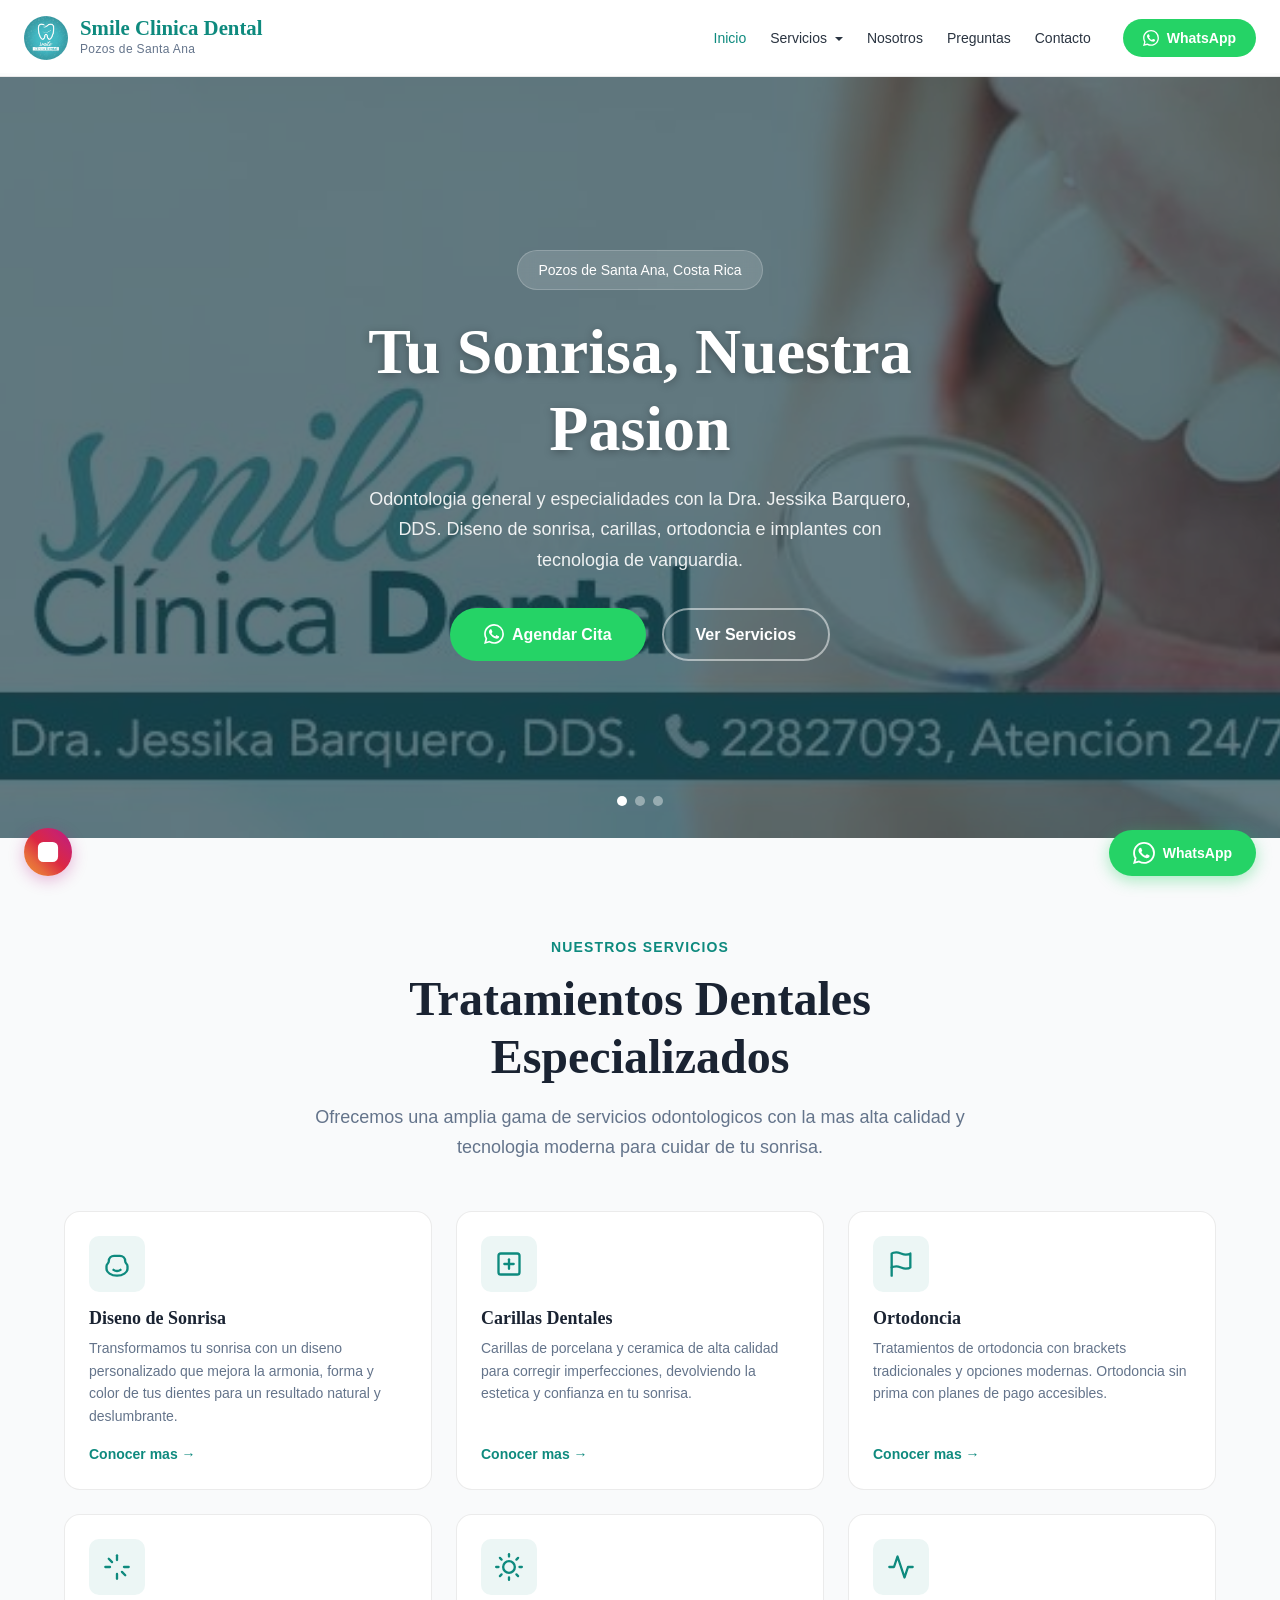
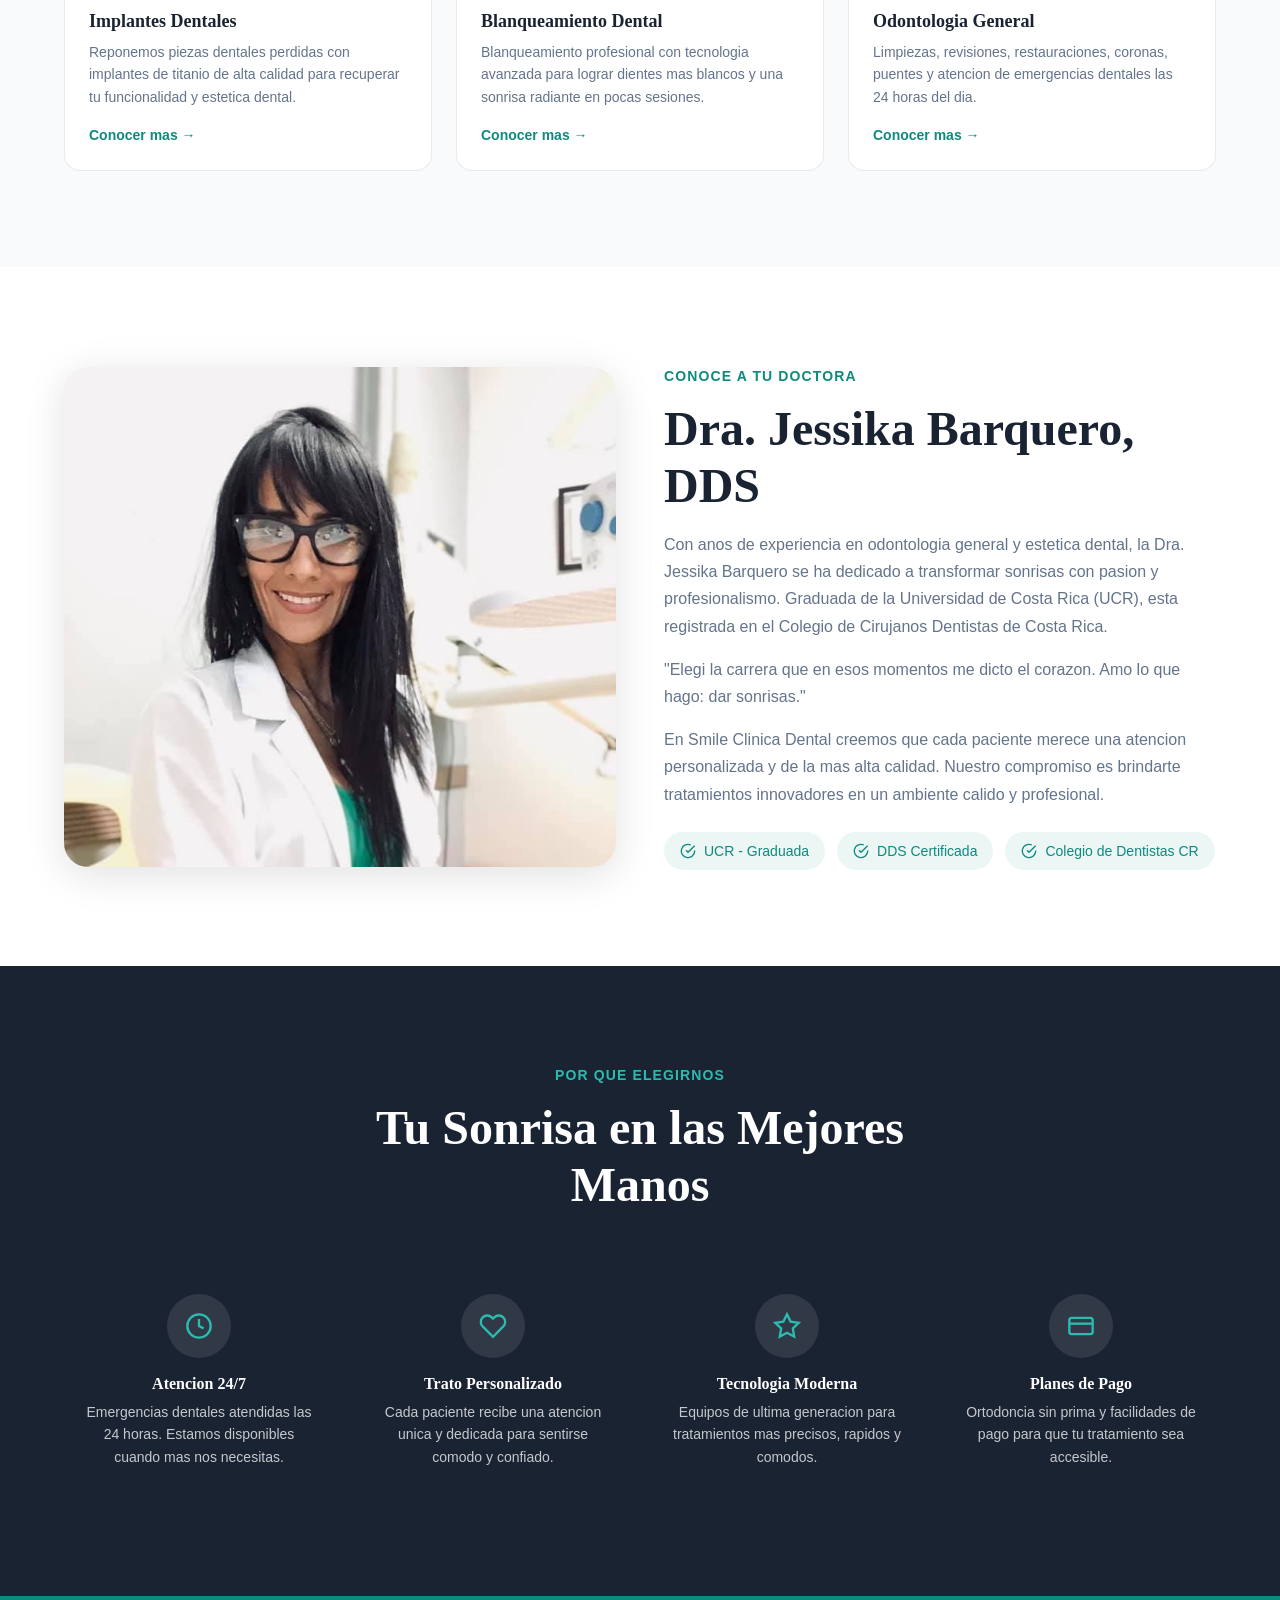
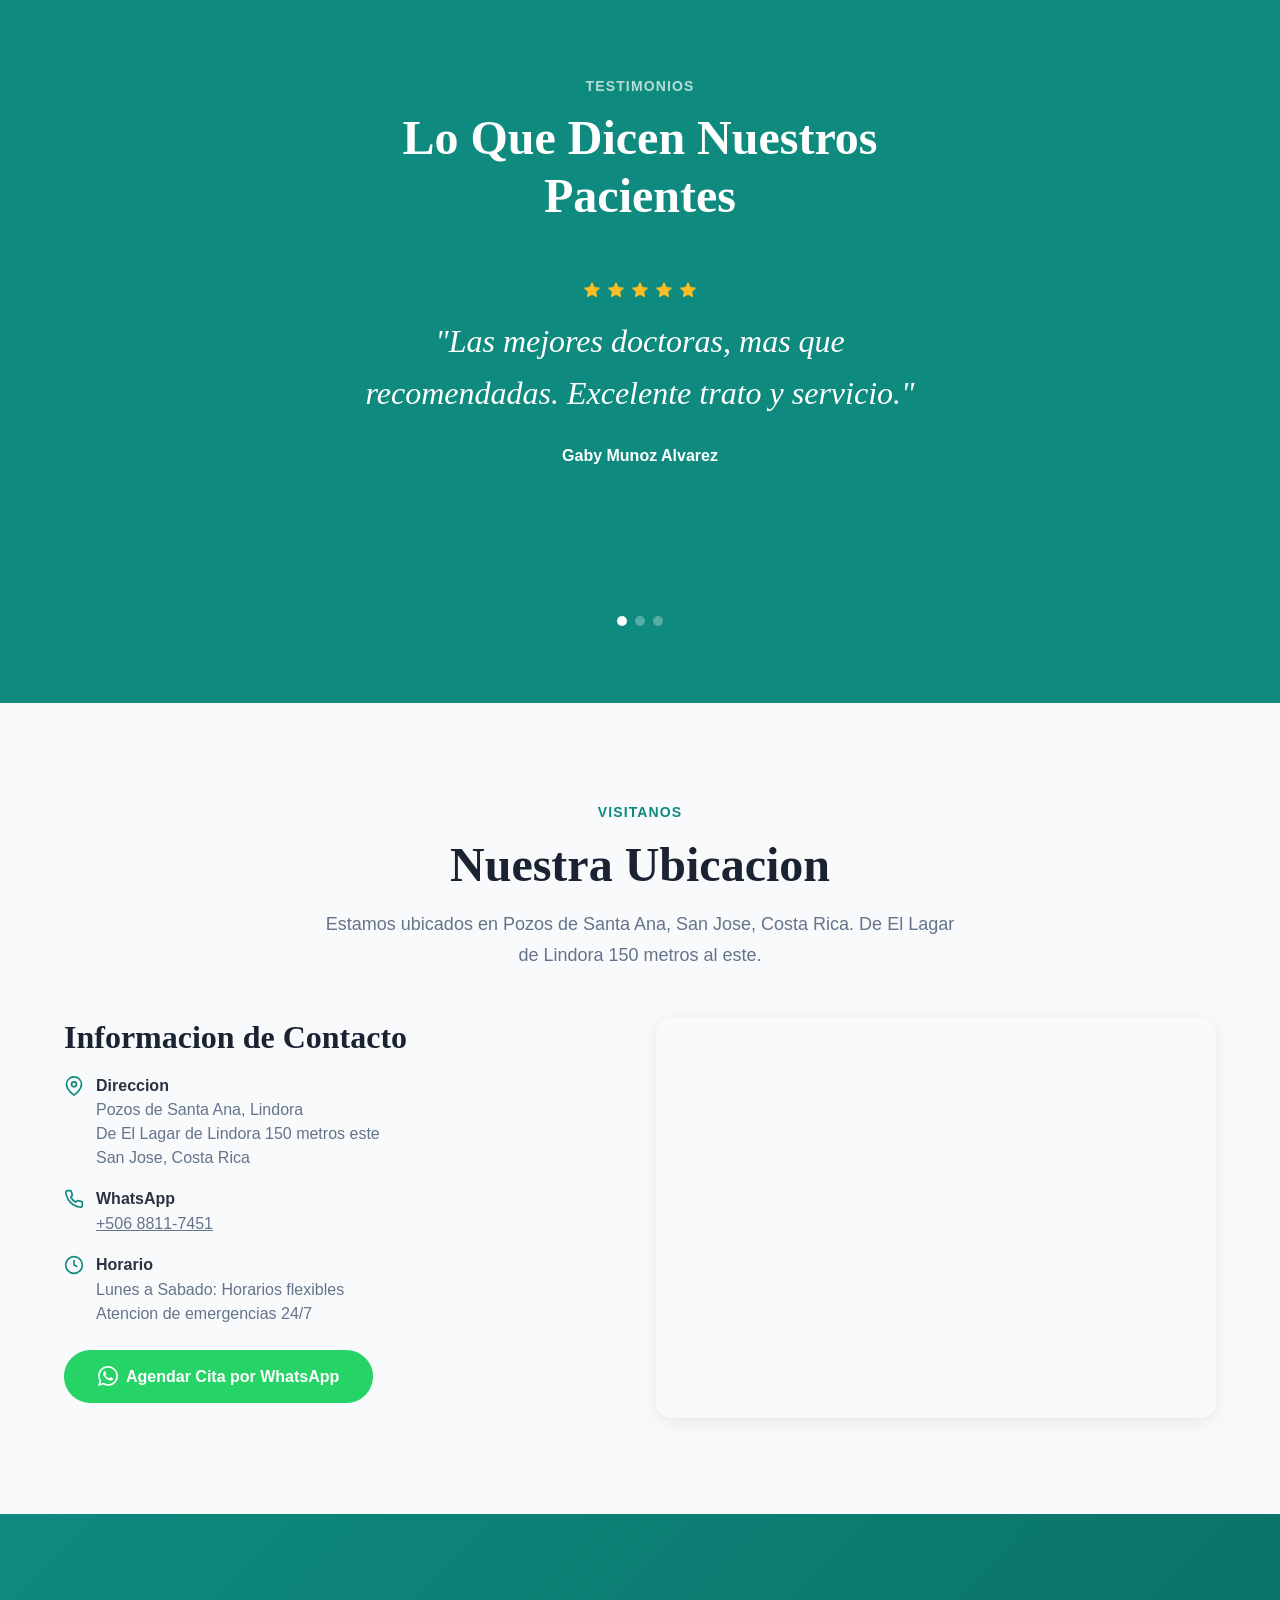
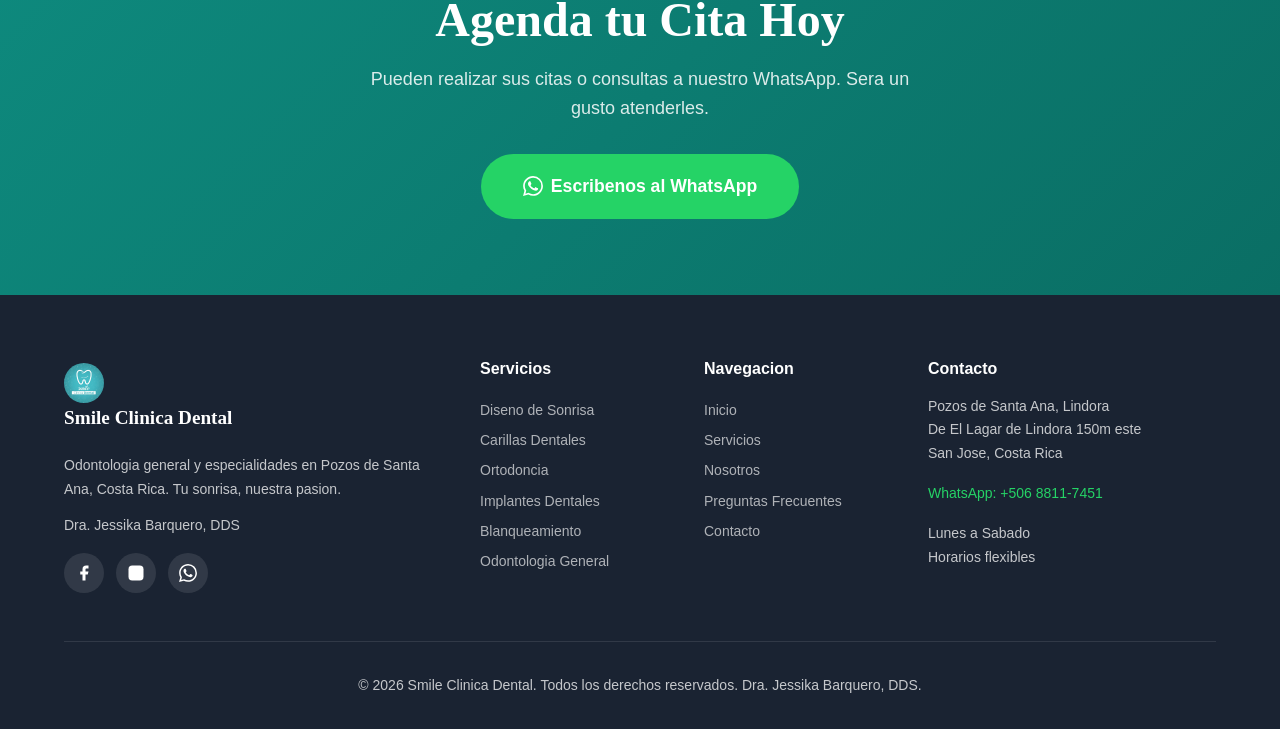
==== index.html @ 24d6d656 "Initial build: Smile Clinica Dental - complete multi-page website - Homepage with hero slider, servi" ====
<!DOCTYPE html>
<html lang="es">
<head>
  <meta charset="UTF-8">
  <meta name="viewport" content="width=device-width, initial-scale=1.0">
  <title>Smile Clinica Dental | Dra. Jessika Barquero, DDS | Pozos de Santa Ana, Costa Rica</title>
  <meta name="description" content="Smile Clinica Dental - Odontologia general y especialidades en Pozos de Santa Ana, Costa Rica. Diseno de sonrisa, carillas, ortodoncia, implantes y blanqueamiento dental. Dra. Jessika Barquero, DDS.">
  <meta name="keywords" content="dentista Santa Ana, clinica dental Costa Rica, diseno de sonrisa, carillas dentales, ortodoncia, implantes dentales, blanqueamiento dental, Dra Jessika Barquero">

  <!-- Open Graph -->
  <meta property="og:type" content="website">
  <meta property="og:title" content="Smile Clinica Dental | Dra. Jessika Barquero, DDS">
  <meta property="og:description" content="Odontologia general y especialidades en Pozos de Santa Ana. Diseno de sonrisa, carillas, ortodoncia, implantes y blanqueamiento dental.">
  <meta property="og:image" content="https://smile.cr/assets/images/hero-banner.jpg">
  <meta property="og:url" content="https://smile.cr/">
  <meta property="og:site_name" content="Smile Clinica Dental">
  <meta property="og:locale" content="es_CR">

  <!-- Twitter Card -->
  <meta name="twitter:card" content="summary_large_image">
  <meta name="twitter:title" content="Smile Clinica Dental | Dra. Jessika Barquero, DDS">
  <meta name="twitter:description" content="Odontologia general y especialidades en Pozos de Santa Ana, Costa Rica.">
  <meta name="twitter:image" content="https://smile.cr/assets/images/hero-banner.jpg">

  <link rel="canonical" href="https://smile.cr/">
  <link rel="preconnect" href="https://api.fontshare.com" crossorigin>
  <link href="https://api.fontshare.com/v2/css?f[]=zodiak@400,500,700&f[]=satoshi@300,400,500,600,700&display=swap" rel="stylesheet" media="print" onload="this.media='all'">
  <noscript><link href="https://api.fontshare.com/v2/css?f[]=zodiak@400,500,700&f[]=satoshi@300,400,500,600,700&display=swap" rel="stylesheet"></noscript>
  <link rel="preload" as="image" href="./assets/images/hero-banner.jpg">
  <link rel="stylesheet" href="base.css">
  <link rel="stylesheet" href="style.css">

  <!-- JSON-LD Structured Data -->
  <script type="application/ld+json">
  {
    "@context": "https://schema.org",
    "@type": "Dentist",
    "name": "Smile Clinica Dental",
    "description": "Clinica dental con odontologia general y especialidades. Diseno de sonrisa, carillas dentales, ortodoncia, implantes y blanqueamiento dental.",
    "url": "https://smile.cr",
    "telephone": "+50622827093",
    "image": "https://smile.cr/assets/images/logo-square.jpg",
    "address": {
      "@type": "PostalAddress",
      "streetAddress": "De El Lagar de Lindora 150 metros este",
      "addressLocality": "Pozos de Santa Ana",
      "addressRegion": "San Jose",
      "addressCountry": "CR"
    },
    "geo": {
      "@type": "GeoCoordinates",
      "latitude": "9.9408",
      "longitude": "-84.1847"
    },
    "openingHoursSpecification": {
      "@type": "OpeningHoursSpecification",
      "dayOfWeek": ["Monday", "Tuesday", "Wednesday", "Thursday", "Friday", "Saturday"],
      "opens": "08:00",
      "closes": "18:00"
    },
    "priceRange": "$$",
    "medicalSpecialty": ["Dentistry", "Orthodontics", "CosmeticDentistry"],
    "employee": {
      "@type": "Dentist",
      "name": "Dra. Jessika Barquero",
      "jobTitle": "Cirujana Dentista, DDS"
    }
  }
  </script>
</head>
<body>

  <!-- HEADER -->
  <header class="site-header" id="siteHeader" role="banner">
    <a href="index.html" class="header-logo" aria-label="Smile Clinica Dental - Inicio">
      <img src="./assets/images/logo-square.jpg" alt="Smile Clinica Dental logo" width="44" height="44">
      <div>
        <div class="logo-text">Smile Clinica Dental</div>
        <div class="logo-sub">Pozos de Santa Ana</div>
      </div>
    </a>

    <button class="mobile-menu-btn" aria-label="Abrir menu de navegacion" aria-expanded="false" id="mobileMenuBtn">
      <span></span><span></span><span></span>
    </button>

    <nav class="header-nav" id="headerNav" aria-label="Navegacion principal">
      <ul class="nav-links" role="list">
        <li><a href="index.html" style="color: var(--color-primary);">Inicio</a></li>
        <li class="nav-dropdown">
          <a href="servicios.html" aria-haspopup="true" aria-expanded="false">Servicios <span class="nav-dropdown-arrow"></span></a>
          <ul class="nav-dropdown-menu" role="list">
            <li><a href="servicios.html#diseno-sonrisa">Diseno de Sonrisa</a></li>
            <li><a href="servicios.html#carillas">Carillas Dentales</a></li>
            <li><a href="servicios.html#ortodoncia">Ortodoncia</a></li>
            <li><a href="servicios.html#implantes">Implantes Dentales</a></li>
            <li><a href="servicios.html#blanqueamiento">Blanqueamiento</a></li>
            <li><a href="servicios.html#general">Odontologia General</a></li>
          </ul>
        </li>
        <li><a href="about.html">Nosotros</a></li>
        <li><a href="faq.html">Preguntas</a></li>
        <li><a href="contacto.html">Contacto</a></li>
      </ul>
      <div class="nav-buttons">
        <a href="https://wa.me/50688117451?text=Hola%2C%20me%20gustar%C3%ADa%20agendar%20una%20cita" target="_blank" class="nav-cta nav-cta-whatsapp" aria-label="Contactar por WhatsApp">
          <svg viewBox="0 0 24 24"><path d="M17.472 14.382c-.297-.149-1.758-.867-2.03-.967-.273-.099-.471-.148-.67.15-.197.297-.767.966-.94 1.164-.173.199-.347.223-.644.075-.297-.15-1.255-.463-2.39-1.475-.883-.788-1.48-1.761-1.653-2.059-.173-.297-.018-.458.13-.606.134-.133.298-.347.446-.52.149-.174.198-.298.298-.497.099-.198.05-.371-.025-.52-.075-.149-.669-1.612-.916-2.207-.242-.579-.487-.5-.669-.51-.173-.008-.371-.01-.57-.01-.198 0-.52.074-.792.372-.272.297-1.04 1.016-1.04 2.479 0 1.462 1.065 2.875 1.213 3.074.149.198 2.096 3.2 5.077 4.487.709.306 1.262.489 1.694.625.712.227 1.36.195 1.871.118.571-.085 1.758-.719 2.006-1.413.248-.694.248-1.289.173-1.413-.074-.124-.272-.198-.57-.347m-5.421 7.403h-.004a9.87 9.87 0 01-5.031-1.378l-.361-.214-3.741.982.998-3.648-.235-.374a9.86 9.86 0 01-1.51-5.26c.001-5.45 4.436-9.884 9.888-9.884 2.64 0 5.122 1.03 6.988 2.898a9.825 9.825 0 012.893 6.994c-.003 5.45-4.437 9.884-9.885 9.884m8.413-18.297A11.815 11.815 0 0012.05 0C5.495 0 .16 5.335.157 11.892c0 2.096.547 4.142 1.588 5.945L.057 24l6.305-1.654a11.882 11.882 0 005.683 1.448h.005c6.554 0 11.89-5.335 11.893-11.893a11.821 11.821 0 00-3.48-8.413z"/></svg>
          WhatsApp
        </a>
      </div>
    </nav>
  </header>

  <!-- HERO -->
  <section class="hero" aria-label="Bienvenida">
    <div class="hero-slide active">
      <img src="./assets/images/hero-banner.jpg" alt="Smile Clinica Dental - Sonrisa perfecta con Dra. Jessika Barquero" width="1920" height="400" loading="eager" fetchpriority="high">
    </div>
    <div class="hero-slide">
      <img src="./assets/images/hero-smile.jpg" alt="Sonrisa perfecta con carillas dentales - Smile Clinica Dental" width="1920" height="1080" loading="lazy" decoding="async">
    </div>
    <div class="hero-slide">
      <img src="./assets/images/hero-clinic.jpg" alt="Clinica dental moderna en Pozos de Santa Ana, Costa Rica" width="2000" height="1333" loading="lazy" decoding="async">
    </div>
    <div class="hero-overlay"></div>
    <div class="hero-content">
      <span class="hero-badge">Pozos de Santa Ana, Costa Rica</span>
      <h1 class="hero-title">Tu Sonrisa, Nuestra Pasion</h1>
      <p class="hero-subtitle">Odontologia general y especialidades con la Dra. Jessika Barquero, DDS. Diseno de sonrisa, carillas, ortodoncia e implantes con tecnologia de vanguardia.</p>
      <div class="hero-buttons">
        <a href="https://wa.me/50688117451?text=Hola%2C%20me%20gustar%C3%ADa%20agendar%20una%20cita" target="_blank" class="btn btn-whatsapp">
          <svg viewBox="0 0 24 24"><path d="M17.472 14.382c-.297-.149-1.758-.867-2.03-.967-.273-.099-.471-.148-.67.15-.197.297-.767.966-.94 1.164-.173.199-.347.223-.644.075-.297-.15-1.255-.463-2.39-1.475-.883-.788-1.48-1.761-1.653-2.059-.173-.297-.018-.458.13-.606.134-.133.298-.347.446-.52.149-.174.198-.298.298-.497.099-.198.05-.371-.025-.52-.075-.149-.669-1.612-.916-2.207-.242-.579-.487-.5-.669-.51-.173-.008-.371-.01-.57-.01-.198 0-.52.074-.792.372-.272.297-1.04 1.016-1.04 2.479 0 1.462 1.065 2.875 1.213 3.074.149.198 2.096 3.2 5.077 4.487.709.306 1.262.489 1.694.625.712.227 1.36.195 1.871.118.571-.085 1.758-.719 2.006-1.413.248-.694.248-1.289.173-1.413-.074-.124-.272-.198-.57-.347m-5.421 7.403h-.004a9.87 9.87 0 01-5.031-1.378l-.361-.214-3.741.982.998-3.648-.235-.374a9.86 9.86 0 01-1.51-5.26c.001-5.45 4.436-9.884 9.888-9.884 2.64 0 5.122 1.03 6.988 2.898a9.825 9.825 0 012.893 6.994c-.003 5.45-4.437 9.884-9.885 9.884m8.413-18.297A11.815 11.815 0 0012.05 0C5.495 0 .16 5.335.157 11.892c0 2.096.547 4.142 1.588 5.945L.057 24l6.305-1.654a11.882 11.882 0 005.683 1.448h.005c6.554 0 11.89-5.335 11.893-11.893a11.821 11.821 0 00-3.48-8.413z"/></svg>
          Agendar Cita
        </a>
        <a href="servicios.html" class="btn btn-outline">Ver Servicios</a>
      </div>
    </div>
    <div class="hero-dots">
      <button class="hero-dot active" aria-label="Slide 1"></button>
      <button class="hero-dot" aria-label="Slide 2"></button>
      <button class="hero-dot" aria-label="Slide 3"></button>
    </div>
  </section>

  <!-- SERVICES OVERVIEW -->
  <section class="section" aria-label="Nuestros servicios">
    <div class="container">
      <div class="section-header">
        <span class="section-label">Nuestros Servicios</span>
        <h2 class="section-title">Tratamientos Dentales Especializados</h2>
        <p class="section-subtitle">Ofrecemos una amplia gama de servicios odontologicos con la mas alta calidad y tecnologia moderna para cuidar de tu sonrisa.</p>
      </div>
      <div class="services-grid">
        <!-- Diseno de Sonrisa -->
        <div class="service-card">
          <div class="service-card-content">
            <div class="service-card-icon">
              <svg viewBox="0 0 24 24" fill="none" stroke="currentColor" stroke-width="2" stroke-linecap="round" stroke-linejoin="round"><path d="M12 22c-4.97 0-9-2.69-9-6v-2c0-.83.34-1.61.94-2.19C4.54 11.22 5 10.38 5 9.5 5 7.01 7.01 5 9.5 5h5C16.99 5 19 7.01 19 9.5c0 .88.46 1.72 1.06 2.31.6.58.94 1.36.94 2.19v2c0 3.31-4.03 6-9 6z"/><path d="M9 17c.85.63 1.885 1 3 1s2.15-.37 3-1"/></svg>
            </div>
            <h3>Diseno de Sonrisa</h3>
            <p>Transformamos tu sonrisa con un diseno personalizado que mejora la armonia, forma y color de tus dientes para un resultado natural y deslumbrante.</p>
            <a href="servicios.html#diseno-sonrisa" class="service-card-link">Conocer mas &rarr;</a>
          </div>
        </div>
        <!-- Carillas Dentales -->
        <div class="service-card">
          <div class="service-card-content">
            <div class="service-card-icon">
              <svg viewBox="0 0 24 24" fill="none" stroke="currentColor" stroke-width="2" stroke-linecap="round" stroke-linejoin="round"><rect x="3" y="3" width="18" height="18" rx="2" ry="2"/><path d="M12 8v8"/><path d="M8 12h8"/></svg>
            </div>
            <h3>Carillas Dentales</h3>
            <p>Carillas de porcelana y ceramica de alta calidad para corregir imperfecciones, devolviendo la estetica y confianza en tu sonrisa.</p>
            <a href="servicios.html#carillas" class="service-card-link">Conocer mas &rarr;</a>
          </div>
        </div>
        <!-- Ortodoncia -->
        <div class="service-card">
          <div class="service-card-content">
            <div class="service-card-icon">
              <svg viewBox="0 0 24 24" fill="none" stroke="currentColor" stroke-width="2" stroke-linecap="round" stroke-linejoin="round"><path d="M4 15s1-1 4-1 5 2 8 2 4-1 4-1V3s-1 1-4 1-5-2-8-2-4 1-4 1z"/><line x1="4" y1="22" x2="4" y2="15"/></svg>
            </div>
            <h3>Ortodoncia</h3>
            <p>Tratamientos de ortodoncia con brackets tradicionales y opciones modernas. Ortodoncia sin prima con planes de pago accesibles.</p>
            <a href="servicios.html#ortodoncia" class="service-card-link">Conocer mas &rarr;</a>
          </div>
        </div>
        <!-- Implantes -->
        <div class="service-card">
          <div class="service-card-content">
            <div class="service-card-icon">
              <svg viewBox="0 0 24 24" fill="none" stroke="currentColor" stroke-width="2" stroke-linecap="round" stroke-linejoin="round"><path d="M12 2v4"/><path d="M12 18v4"/><path d="M4.93 4.93l2.83 2.83"/><path d="M16.24 16.24l2.83 2.83"/><path d="M2 12h4"/><path d="M18 12h4"/></svg>
            </div>
            <h3>Implantes Dentales</h3>
            <p>Reponemos piezas dentales perdidas con implantes de titanio de alta calidad para recuperar tu funcionalidad y estetica dental.</p>
            <a href="servicios.html#implantes" class="service-card-link">Conocer mas &rarr;</a>
          </div>
        </div>
        <!-- Blanqueamiento -->
        <div class="service-card">
          <div class="service-card-content">
            <div class="service-card-icon">
              <svg viewBox="0 0 24 24" fill="none" stroke="currentColor" stroke-width="2" stroke-linecap="round" stroke-linejoin="round"><circle cx="12" cy="12" r="5"/><line x1="12" y1="1" x2="12" y2="3"/><line x1="12" y1="21" x2="12" y2="23"/><line x1="4.22" y1="4.22" x2="5.64" y2="5.64"/><line x1="18.36" y1="18.36" x2="19.78" y2="19.78"/><line x1="1" y1="12" x2="3" y2="12"/><line x1="21" y1="12" x2="23" y2="12"/><line x1="4.22" y1="19.78" x2="5.64" y2="18.36"/><line x1="18.36" y1="5.64" x2="19.78" y2="4.22"/></svg>
            </div>
            <h3>Blanqueamiento Dental</h3>
            <p>Blanqueamiento profesional con tecnologia avanzada para lograr dientes mas blancos y una sonrisa radiante en pocas sesiones.</p>
            <a href="servicios.html#blanqueamiento" class="service-card-link">Conocer mas &rarr;</a>
          </div>
        </div>
        <!-- Odontologia General -->
        <div class="service-card">
          <div class="service-card-content">
            <div class="service-card-icon">
              <svg viewBox="0 0 24 24" fill="none" stroke="currentColor" stroke-width="2" stroke-linecap="round" stroke-linejoin="round"><path d="M22 12h-4l-3 9L9 3l-3 9H2"/></svg>
            </div>
            <h3>Odontologia General</h3>
            <p>Limpiezas, revisiones, restauraciones, coronas, puentes y atencion de emergencias dentales las 24 horas del dia.</p>
            <a href="servicios.html#general" class="service-card-link">Conocer mas &rarr;</a>
          </div>
        </div>
      </div>
    </div>
  </section>

  <!-- ABOUT DOCTOR -->
  <section class="section section-light" aria-label="Conoce a la Doctora">
    <div class="container">
      <div class="about-grid">
        <div class="about-image">
          <img src="./assets/images/dra-jessika.jpg" alt="Dra. Jessika Barquero - Cirujana Dentista en Smile Clinica Dental" width="600" height="750" loading="lazy" decoding="async" style="object-position: center 20%;">
        </div>
        <div class="about-content">
          <span class="section-label">Conoce a tu Doctora</span>
          <h2>Dra. Jessika Barquero, DDS</h2>
          <p>Con anos de experiencia en odontologia general y estetica dental, la Dra. Jessika Barquero se ha dedicado a transformar sonrisas con pasion y profesionalismo. Graduada de la Universidad de Costa Rica (UCR), esta registrada en el Colegio de Cirujanos Dentistas de Costa Rica.</p>
          <p>"Elegi la carrera que en esos momentos me dicto el corazon. Amo lo que hago: dar sonrisas."</p>
          <p>En Smile Clinica Dental creemos que cada paciente merece una atencion personalizada y de la mas alta calidad. Nuestro compromiso es brindarte tratamientos innovadores en un ambiente calido y profesional.</p>
          <div class="about-credentials">
            <span class="credential-badge">
              <svg width="16" height="16" viewBox="0 0 24 24" fill="none" stroke="currentColor" stroke-width="2"><path d="M22 11.08V12a10 10 0 1 1-5.93-9.14"/><polyline points="22 4 12 14.01 9 11.01"/></svg>
              UCR - Graduada
            </span>
            <span class="credential-badge">
              <svg width="16" height="16" viewBox="0 0 24 24" fill="none" stroke="currentColor" stroke-width="2"><path d="M22 11.08V12a10 10 0 1 1-5.93-9.14"/><polyline points="22 4 12 14.01 9 11.01"/></svg>
              DDS Certificada
            </span>
            <span class="credential-badge">
              <svg width="16" height="16" viewBox="0 0 24 24" fill="none" stroke="currentColor" stroke-width="2"><path d="M22 11.08V12a10 10 0 1 1-5.93-9.14"/><polyline points="22 4 12 14.01 9 11.01"/></svg>
              Colegio de Dentistas CR
            </span>
          </div>
        </div>
      </div>
    </div>
  </section>

  <!-- WHY CHOOSE US -->
  <section class="section section-dark" aria-label="Por que elegirnos">
    <div class="container">
      <div class="section-header">
        <span class="section-label">Por Que Elegirnos</span>
        <h2 class="section-title">Tu Sonrisa en las Mejores Manos</h2>
      </div>
      <div class="features-grid">
        <div class="feature-item">
          <div class="feature-icon">
            <svg viewBox="0 0 24 24" fill="none" stroke="currentColor" stroke-width="2"><circle cx="12" cy="12" r="10"/><polyline points="12 6 12 12 16 14"/></svg>
          </div>
          <h3>Atencion 24/7</h3>
          <p>Emergencias dentales atendidas las 24 horas. Estamos disponibles cuando mas nos necesitas.</p>
        </div>
        <div class="feature-item">
          <div class="feature-icon">
            <svg viewBox="0 0 24 24" fill="none" stroke="currentColor" stroke-width="2"><path d="M20.84 4.61a5.5 5.5 0 0 0-7.78 0L12 5.67l-1.06-1.06a5.5 5.5 0 0 0-7.78 7.78l1.06 1.06L12 21.23l7.78-7.78 1.06-1.06a5.5 5.5 0 0 0 0-7.78z"/></svg>
          </div>
          <h3>Trato Personalizado</h3>
          <p>Cada paciente recibe una atencion unica y dedicada para sentirse comodo y confiado.</p>
        </div>
        <div class="feature-item">
          <div class="feature-icon">
            <svg viewBox="0 0 24 24" fill="none" stroke="currentColor" stroke-width="2"><polygon points="12 2 15.09 8.26 22 9.27 17 14.14 18.18 21.02 12 17.77 5.82 21.02 7 14.14 2 9.27 8.91 8.26 12 2"/></svg>
          </div>
          <h3>Tecnologia Moderna</h3>
          <p>Equipos de ultima generacion para tratamientos mas precisos, rapidos y comodos.</p>
        </div>
        <div class="feature-item">
          <div class="feature-icon">
            <svg viewBox="0 0 24 24" fill="none" stroke="currentColor" stroke-width="2"><rect x="2" y="5" width="20" height="14" rx="2"/><line x1="2" y1="10" x2="22" y2="10"/></svg>
          </div>
          <h3>Planes de Pago</h3>
          <p>Ortodoncia sin prima y facilidades de pago para que tu tratamiento sea accesible.</p>
        </div>
      </div>
    </div>
  </section>

  <!-- TESTIMONIALS -->
  <section class="testimonial-section" aria-label="Testimonios">
    <div class="container">
      <div class="section-header">
        <span class="section-label" style="color: rgba(255,255,255,0.7);">Testimonios</span>
        <h2 class="section-title" style="color: #fff;">Lo Que Dicen Nuestros Pacientes</h2>
      </div>
      <div class="testimonial-slider" id="testimonialSlider">
        <div class="testimonial-slide active">
          <div class="testimonial-stars">
            <svg viewBox="0 0 24 24"><polygon points="12 2 15.09 8.26 22 9.27 17 14.14 18.18 21.02 12 17.77 5.82 21.02 7 14.14 2 9.27 8.91 8.26 12 2"/></svg>
            <svg viewBox="0 0 24 24"><polygon points="12 2 15.09 8.26 22 9.27 17 14.14 18.18 21.02 12 17.77 5.82 21.02 7 14.14 2 9.27 8.91 8.26 12 2"/></svg>
            <svg viewBox="0 0 24 24"><polygon points="12 2 15.09 8.26 22 9.27 17 14.14 18.18 21.02 12 17.77 5.82 21.02 7 14.14 2 9.27 8.91 8.26 12 2"/></svg>
            <svg viewBox="0 0 24 24"><polygon points="12 2 15.09 8.26 22 9.27 17 14.14 18.18 21.02 12 17.77 5.82 21.02 7 14.14 2 9.27 8.91 8.26 12 2"/></svg>
            <svg viewBox="0 0 24 24"><polygon points="12 2 15.09 8.26 22 9.27 17 14.14 18.18 21.02 12 17.77 5.82 21.02 7 14.14 2 9.27 8.91 8.26 12 2"/></svg>
          </div>
          <p class="testimonial-quote">"Las mejores doctoras, mas que recomendadas. Excelente trato y servicio."</p>
          <p class="testimonial-author">Gaby Munoz Alvarez</p>
        </div>
        <div class="testimonial-slide">
          <div class="testimonial-stars">
            <svg viewBox="0 0 24 24"><polygon points="12 2 15.09 8.26 22 9.27 17 14.14 18.18 21.02 12 17.77 5.82 21.02 7 14.14 2 9.27 8.91 8.26 12 2"/></svg>
            <svg viewBox="0 0 24 24"><polygon points="12 2 15.09 8.26 22 9.27 17 14.14 18.18 21.02 12 17.77 5.82 21.02 7 14.14 2 9.27 8.91 8.26 12 2"/></svg>
            <svg viewBox="0 0 24 24"><polygon points="12 2 15.09 8.26 22 9.27 17 14.14 18.18 21.02 12 17.77 5.82 21.02 7 14.14 2 9.27 8.91 8.26 12 2"/></svg>
            <svg viewBox="0 0 24 24"><polygon points="12 2 15.09 8.26 22 9.27 17 14.14 18.18 21.02 12 17.77 5.82 21.02 7 14.14 2 9.27 8.91 8.26 12 2"/></svg>
            <svg viewBox="0 0 24 24"><polygon points="12 2 15.09 8.26 22 9.27 17 14.14 18.18 21.02 12 17.77 5.82 21.02 7 14.14 2 9.27 8.91 8.26 12 2"/></svg>
          </div>
          <p class="testimonial-quote">"Excelente opcion. El diseno de sonrisa que me hicieron cambio mi vida. Totalmente recomendada."</p>
          <p class="testimonial-author">Laura Castro</p>
        </div>
        <div class="testimonial-slide">
          <div class="testimonial-stars">
            <svg viewBox="0 0 24 24"><polygon points="12 2 15.09 8.26 22 9.27 17 14.14 18.18 21.02 12 17.77 5.82 21.02 7 14.14 2 9.27 8.91 8.26 12 2"/></svg>
            <svg viewBox="0 0 24 24"><polygon points="12 2 15.09 8.26 22 9.27 17 14.14 18.18 21.02 12 17.77 5.82 21.02 7 14.14 2 9.27 8.91 8.26 12 2"/></svg>
            <svg viewBox="0 0 24 24"><polygon points="12 2 15.09 8.26 22 9.27 17 14.14 18.18 21.02 12 17.77 5.82 21.02 7 14.14 2 9.27 8.91 8.26 12 2"/></svg>
            <svg viewBox="0 0 24 24"><polygon points="12 2 15.09 8.26 22 9.27 17 14.14 18.18 21.02 12 17.77 5.82 21.02 7 14.14 2 9.27 8.91 8.26 12 2"/></svg>
            <svg viewBox="0 0 24 24"><polygon points="12 2 15.09 8.26 22 9.27 17 14.14 18.18 21.02 12 17.77 5.82 21.02 7 14.14 2 9.27 8.91 8.26 12 2"/></svg>
          </div>
          <p class="testimonial-quote">"Un diseno de sonrisa no solo mejora la estetica, eleva tu confianza, rejuvenece tu rostro y cambia la forma en que te ves y te sientes."</p>
          <p class="testimonial-author">Paciente de Smile Clinica Dental</p>
        </div>
      </div>
      <div class="testimonial-dots" id="testimonialDots">
        <button class="testimonial-dot active" aria-label="Testimonio 1"></button>
        <button class="testimonial-dot" aria-label="Testimonio 2"></button>
        <button class="testimonial-dot" aria-label="Testimonio 3"></button>
      </div>
    </div>
  </section>

  <!-- LOCATION -->
  <section class="section" aria-label="Ubicacion">
    <div class="container">
      <div class="section-header">
        <span class="section-label">Visitanos</span>
        <h2 class="section-title">Nuestra Ubicacion</h2>
        <p class="section-subtitle">Estamos ubicados en Pozos de Santa Ana, San Jose, Costa Rica. De El Lagar de Lindora 150 metros al este.</p>
      </div>
      <div class="location-grid">
        <div class="location-info">
          <h3>Informacion de Contacto</h3>
          <div class="location-detail">
            <svg viewBox="0 0 24 24" fill="none" stroke="currentColor" stroke-width="2"><path d="M21 10c0 7-9 13-9 13s-9-6-9-13a9 9 0 0 1 18 0z"/><circle cx="12" cy="10" r="3"/></svg>
            <div>
              <strong>Direccion</strong>
              <p>Pozos de Santa Ana, Lindora<br>De El Lagar de Lindora 150 metros este<br>San Jose, Costa Rica</p>
            </div>
          </div>
          <div class="location-detail">
            <svg viewBox="0 0 24 24" fill="none" stroke="currentColor" stroke-width="2"><path d="M22 16.92v3a2 2 0 0 1-2.18 2 19.79 19.79 0 0 1-8.63-3.07 19.5 19.5 0 0 1-6-6 19.79 19.79 0 0 1-3.07-8.67A2 2 0 0 1 4.11 2h3a2 2 0 0 1 2 1.72 12.84 12.84 0 0 0 .7 2.81 2 2 0 0 1-.45 2.11L8.09 9.91a16 16 0 0 0 6 6l1.27-1.27a2 2 0 0 1 2.11-.45 12.84 12.84 0 0 0 2.81.7A2 2 0 0 1 22 16.92z"/></svg>
            <div>
              <strong>WhatsApp</strong>
              <p><a href="https://wa.me/50688117451?text=Hola%2C%20me%20gustar%C3%ADa%20agendar%20una%20cita" target="_blank">+506 8811-7451</a></p>
            </div>
          </div>
          <div class="location-detail">
            <svg viewBox="0 0 24 24" fill="none" stroke="currentColor" stroke-width="2"><circle cx="12" cy="12" r="10"/><polyline points="12 6 12 12 16 14"/></svg>
            <div>
              <strong>Horario</strong>
              <p>Lunes a Sabado: Horarios flexibles<br>Atencion de emergencias 24/7</p>
            </div>
          </div>
          <div style="margin-top: var(--space-6);">
            <a href="https://wa.me/50688117451?text=Hola%2C%20me%20gustar%C3%ADa%20agendar%20una%20cita" target="_blank" class="btn btn-whatsapp">
              <svg viewBox="0 0 24 24"><path d="M17.472 14.382c-.297-.149-1.758-.867-2.03-.967-.273-.099-.471-.148-.67.15-.197.297-.767.966-.94 1.164-.173.199-.347.223-.644.075-.297-.15-1.255-.463-2.39-1.475-.883-.788-1.48-1.761-1.653-2.059-.173-.297-.018-.458.13-.606.134-.133.298-.347.446-.52.149-.174.198-.298.298-.497.099-.198.05-.371-.025-.52-.075-.149-.669-1.612-.916-2.207-.242-.579-.487-.5-.669-.51-.173-.008-.371-.01-.57-.01-.198 0-.52.074-.792.372-.272.297-1.04 1.016-1.04 2.479 0 1.462 1.065 2.875 1.213 3.074.149.198 2.096 3.2 5.077 4.487.709.306 1.262.489 1.694.625.712.227 1.36.195 1.871.118.571-.085 1.758-.719 2.006-1.413.248-.694.248-1.289.173-1.413-.074-.124-.272-.198-.57-.347m-5.421 7.403h-.004a9.87 9.87 0 01-5.031-1.378l-.361-.214-3.741.982.998-3.648-.235-.374a9.86 9.86 0 01-1.51-5.26c.001-5.45 4.436-9.884 9.888-9.884 2.64 0 5.122 1.03 6.988 2.898a9.825 9.825 0 012.893 6.994c-.003 5.45-4.437 9.884-9.885 9.884m8.413-18.297A11.815 11.815 0 0012.05 0C5.495 0 .16 5.335.157 11.892c0 2.096.547 4.142 1.588 5.945L.057 24l6.305-1.654a11.882 11.882 0 005.683 1.448h.005c6.554 0 11.89-5.335 11.893-11.893a11.821 11.821 0 00-3.48-8.413z"/></svg>
              Agendar Cita por WhatsApp
            </a>
          </div>
        </div>
        <div class="location-map">
          <iframe src="https://www.google.com/maps/embed?pb=!1m18!1m12!1m3!1d3929.894!2d-84.1847!3d9.9408!2m3!1f0!2f0!3f0!3m2!1i1024!2i768!4f13.1!3m3!1m2!1s0x8fa0fb9e9aae24c3%3A0x4e5f6d1e35e3f4b2!2sPozos%2C%20Santa%20Ana%2C%20San%20Jos%C3%A9!5e0!3m2!1ses!2scr!4v1700000000000" allowfullscreen="" loading="lazy" title="Ubicacion de Smile Clinica Dental en Google Maps"></iframe>
        </div>
      </div>
    </div>
  </section>

  <!-- CTA BANNER -->
  <section class="cta-banner" aria-label="Llamada a la accion">
    <div class="container">
      <h2>Agenda tu Cita Hoy</h2>
      <p>Pueden realizar sus citas o consultas a nuestro WhatsApp. Sera un gusto atenderles.</p>
      <a href="https://wa.me/50688117451?text=Hola%2C%20me%20gustar%C3%ADa%20agendar%20una%20cita" target="_blank" class="btn btn-whatsapp" style="font-size: 1.1rem; padding: var(--space-4) var(--space-10);">
        <svg viewBox="0 0 24 24"><path d="M17.472 14.382c-.297-.149-1.758-.867-2.03-.967-.273-.099-.471-.148-.67.15-.197.297-.767.966-.94 1.164-.173.199-.347.223-.644.075-.297-.15-1.255-.463-2.39-1.475-.883-.788-1.48-1.761-1.653-2.059-.173-.297-.018-.458.13-.606.134-.133.298-.347.446-.52.149-.174.198-.298.298-.497.099-.198.05-.371-.025-.52-.075-.149-.669-1.612-.916-2.207-.242-.579-.487-.5-.669-.51-.173-.008-.371-.01-.57-.01-.198 0-.52.074-.792.372-.272.297-1.04 1.016-1.04 2.479 0 1.462 1.065 2.875 1.213 3.074.149.198 2.096 3.2 5.077 4.487.709.306 1.262.489 1.694.625.712.227 1.36.195 1.871.118.571-.085 1.758-.719 2.006-1.413.248-.694.248-1.289.173-1.413-.074-.124-.272-.198-.57-.347m-5.421 7.403h-.004a9.87 9.87 0 01-5.031-1.378l-.361-.214-3.741.982.998-3.648-.235-.374a9.86 9.86 0 01-1.51-5.26c.001-5.45 4.436-9.884 9.888-9.884 2.64 0 5.122 1.03 6.988 2.898a9.825 9.825 0 012.893 6.994c-.003 5.45-4.437 9.884-9.885 9.884m8.413-18.297A11.815 11.815 0 0012.05 0C5.495 0 .16 5.335.157 11.892c0 2.096.547 4.142 1.588 5.945L.057 24l6.305-1.654a11.882 11.882 0 005.683 1.448h.005c6.554 0 11.89-5.335 11.893-11.893a11.821 11.821 0 00-3.48-8.413z"/></svg>
        Escribenos al WhatsApp
      </a>
    </div>
  </section>

  <!-- FOOTER -->
  <footer class="site-footer" role="contentinfo">
    <div class="container">
      <div class="footer-grid">
        <div class="footer-col">
          <a href="index.html" class="footer-brand-logo">
            <img src="./assets/images/logo-square.jpg" alt="Smile Clinica Dental" width="40" height="40">
            <span>Smile Clinica Dental</span>
          </a>
          <p>Odontologia general y especialidades en Pozos de Santa Ana, Costa Rica. Tu sonrisa, nuestra pasion.</p>
          <p>Dra. Jessika Barquero, DDS</p>
          <div class="footer-social">
            <a href="https://www.facebook.com/costaricaclinica/" target="_blank" aria-label="Facebook">
              <svg viewBox="0 0 24 24"><path d="M18 2h-3a5 5 0 0 0-5 5v3H7v4h3v8h4v-8h3l1-4h-4V7a1 1 0 0 1 1-1h3z"/></svg>
            </a>
            <a href="https://www.instagram.com/drajessikabarquero/" target="_blank" aria-label="Instagram">
              <svg viewBox="0 0 24 24"><rect x="2" y="2" width="20" height="20" rx="5" ry="5"/><path d="M16 11.37A4 4 0 1 1 12.63 8 4 4 0 0 1 16 11.37z"/><line x1="17.5" y1="6.5" x2="17.51" y2="6.5"/></svg>
            </a>
            <a href="https://wa.me/50688117451" target="_blank" aria-label="WhatsApp">
              <svg viewBox="0 0 24 24"><path d="M17.472 14.382c-.297-.149-1.758-.867-2.03-.967-.273-.099-.471-.148-.67.15-.197.297-.767.966-.94 1.164-.173.199-.347.223-.644.075-.297-.15-1.255-.463-2.39-1.475-.883-.788-1.48-1.761-1.653-2.059-.173-.297-.018-.458.13-.606.134-.133.298-.347.446-.52.149-.174.198-.298.298-.497.099-.198.05-.371-.025-.52-.075-.149-.669-1.612-.916-2.207-.242-.579-.487-.5-.669-.51-.173-.008-.371-.01-.57-.01-.198 0-.52.074-.792.372-.272.297-1.04 1.016-1.04 2.479 0 1.462 1.065 2.875 1.213 3.074.149.198 2.096 3.2 5.077 4.487.709.306 1.262.489 1.694.625.712.227 1.36.195 1.871.118.571-.085 1.758-.719 2.006-1.413.248-.694.248-1.289.173-1.413-.074-.124-.272-.198-.57-.347m-5.421 7.403h-.004a9.87 9.87 0 01-5.031-1.378l-.361-.214-3.741.982.998-3.648-.235-.374a9.86 9.86 0 01-1.51-5.26c.001-5.45 4.436-9.884 9.888-9.884 2.64 0 5.122 1.03 6.988 2.898a9.825 9.825 0 012.893 6.994c-.003 5.45-4.437 9.884-9.885 9.884m8.413-18.297A11.815 11.815 0 0012.05 0C5.495 0 .16 5.335.157 11.892c0 2.096.547 4.142 1.588 5.945L.057 24l6.305-1.654a11.882 11.882 0 005.683 1.448h.005c6.554 0 11.89-5.335 11.893-11.893a11.821 11.821 0 00-3.48-8.413z"/></svg>
            </a>
          </div>
        </div>
        <div class="footer-col">
          <h4>Servicios</h4>
          <a href="servicios.html#diseno-sonrisa">Diseno de Sonrisa</a>
          <a href="servicios.html#carillas">Carillas Dentales</a>
          <a href="servicios.html#ortodoncia">Ortodoncia</a>
          <a href="servicios.html#implantes">Implantes Dentales</a>
          <a href="servicios.html#blanqueamiento">Blanqueamiento</a>
          <a href="servicios.html#general">Odontologia General</a>
        </div>
        <div class="footer-col">
          <h4>Navegacion</h4>
          <a href="index.html">Inicio</a>
          <a href="servicios.html">Servicios</a>
          <a href="about.html">Nosotros</a>
          <a href="faq.html">Preguntas Frecuentes</a>
          <a href="contacto.html">Contacto</a>
        </div>
        <div class="footer-col">
          <h4>Contacto</h4>
          <p>Pozos de Santa Ana, Lindora<br>De El Lagar de Lindora 150m este<br>San Jose, Costa Rica</p>
          <p><a href="https://wa.me/50688117451" target="_blank" style="color: #25D366;">WhatsApp: +506 8811-7451</a></p>
          <p>Lunes a Sabado<br>Horarios flexibles</p>
        </div>
      </div>
      <div class="footer-bottom">
        <p>&copy; <script>document.write(new Date().getFullYear())</script> Smile Clinica Dental. Todos los derechos reservados. Dra. Jessika Barquero, DDS.</p>
      </div>
    </div>
  </footer>

  <!-- FLOATING WHATSAPP BUTTON -->
  <a href="https://wa.me/50688117451?text=Hola%2C%20me%20gustar%C3%ADa%20agendar%20una%20cita" target="_blank" class="whatsapp-float" aria-label="Contactar por WhatsApp">
    <svg viewBox="0 0 24 24"><path d="M17.472 14.382c-.297-.149-1.758-.867-2.03-.967-.273-.099-.471-.148-.67.15-.197.297-.767.966-.94 1.164-.173.199-.347.223-.644.075-.297-.15-1.255-.463-2.39-1.475-.883-.788-1.48-1.761-1.653-2.059-.173-.297-.018-.458.13-.606.134-.133.298-.347.446-.52.149-.174.198-.298.298-.497.099-.198.05-.371-.025-.52-.075-.149-.669-1.612-.916-2.207-.242-.579-.487-.5-.669-.51-.173-.008-.371-.01-.57-.01-.198 0-.52.074-.792.372-.272.297-1.04 1.016-1.04 2.479 0 1.462 1.065 2.875 1.213 3.074.149.198 2.096 3.2 5.077 4.487.709.306 1.262.489 1.694.625.712.227 1.36.195 1.871.118.571-.085 1.758-.719 2.006-1.413.248-.694.248-1.289.173-1.413-.074-.124-.272-.198-.57-.347m-5.421 7.403h-.004a9.87 9.87 0 01-5.031-1.378l-.361-.214-3.741.982.998-3.648-.235-.374a9.86 9.86 0 01-1.51-5.26c.001-5.45 4.436-9.884 9.888-9.884 2.64 0 5.122 1.03 6.988 2.898a9.825 9.825 0 012.893 6.994c-.003 5.45-4.437 9.884-9.885 9.884m8.413-18.297A11.815 11.815 0 0012.05 0C5.495 0 .16 5.335.157 11.892c0 2.096.547 4.142 1.588 5.945L.057 24l6.305-1.654a11.882 11.882 0 005.683 1.448h.005c6.554 0 11.89-5.335 11.893-11.893a11.821 11.821 0 00-3.48-8.413z"/></svg>
    <span>WhatsApp</span>
  </a>

  <!-- FLOATING INSTAGRAM BUTTON -->
  <a href="https://www.instagram.com/drajessikabarquero/" target="_blank" class="ig-float" aria-label="Seguir en Instagram">
    <svg viewBox="0 0 24 24" fill="none" stroke="#fff" stroke-width="2" stroke-linecap="round" stroke-linejoin="round"><rect x="2" y="2" width="20" height="20" rx="5" ry="5"/><path d="M16 11.37A4 4 0 1 1 12.63 8 4 4 0 0 1 16 11.37z"/><line x1="17.5" y1="6.5" x2="17.51" y2="6.5"/></svg>
  </a>

  <!-- SCRIPTS -->
  <script>
    // Header scroll effect
    window.addEventListener('scroll', function() {
      var header = document.getElementById('siteHeader');
      if (window.scrollY > 50) { header.classList.add('scrolled'); }
      else { header.classList.remove('scrolled'); }
    });

    // Mobile nav toggle
    var mobileBtn = document.getElementById('mobileMenuBtn');
    var headerNav = document.getElementById('headerNav');
    if (mobileBtn && headerNav) {
      mobileBtn.addEventListener('click', function() {
        headerNav.classList.toggle('open');
        mobileBtn.classList.toggle('active');
        mobileBtn.setAttribute('aria-expanded', headerNav.classList.contains('open'));
      });
      headerNav.querySelectorAll('a').forEach(function(link) {
        link.addEventListener('click', function(e) {
          var dd = this.closest('.nav-dropdown');
          if (dd && this === dd.querySelector(':scope > a') && window.innerWidth <= 1100) {
            e.preventDefault();
            dd.classList.toggle('open');
            return;
          }
          headerNav.classList.remove('open');
          mobileBtn.classList.remove('active');
          mobileBtn.setAttribute('aria-expanded', 'false');
        });
      });
    }

    // Desktop dropdown click
    document.querySelectorAll('.nav-dropdown').forEach(function(dd) {
      var ddLink = dd.querySelector(':scope > a');
      if (ddLink) {
        ddLink.addEventListener('click', function(e) {
          if (window.innerWidth > 1100) {
            e.preventDefault();
            dd.classList.toggle('open');
            document.querySelectorAll('.nav-dropdown').forEach(function(other) {
              if (other !== dd) other.classList.remove('open');
            });
          }
        });
      }
    });
    document.addEventListener('click', function(e) {
      if (!e.target.closest('.nav-dropdown')) {
        document.querySelectorAll('.nav-dropdown').forEach(function(dd) { dd.classList.remove('open'); });
      }
    });

    // Hero slider
    var heroSlides = document.querySelectorAll('.hero-slide');
    var heroDots = document.querySelectorAll('.hero-dot');
    var currentHero = 0;
    var heroInterval;
    function goToHero(index) {
      heroSlides[currentHero].classList.remove('active');
      if (heroDots[currentHero]) heroDots[currentHero].classList.remove('active');
      currentHero = index;
      heroSlides[currentHero].classList.add('active');
      if (heroDots[currentHero]) heroDots[currentHero].classList.add('active');
    }
    function nextHero() { goToHero((currentHero + 1) % heroSlides.length); }
    if (heroSlides.length > 1) {
      heroInterval = setInterval(nextHero, 6000);
      heroDots.forEach(function(dot, i) {
        dot.addEventListener('click', function() { goToHero(i); clearInterval(heroInterval); heroInterval = setInterval(nextHero, 6000); });
      });
      var heroSection = document.querySelector('.hero');
      if (heroSection) {
        heroSection.addEventListener('mouseenter', function() { clearInterval(heroInterval); });
        heroSection.addEventListener('mouseleave', function() { heroInterval = setInterval(nextHero, 6000); });
      }
    }

    // Testimonial slider
    var testSlides = document.querySelectorAll('.testimonial-slide');
    var testDots = document.querySelectorAll('.testimonial-dot');
    var currentTest = 0;
    var testInterval;
    function goToTest(index) {
      testSlides[currentTest].classList.remove('active');
      if (testDots[currentTest]) testDots[currentTest].classList.remove('active');
      currentTest = index;
      testSlides[currentTest].classList.add('active');
      if (testDots[currentTest]) testDots[currentTest].classList.add('active');
    }
    function nextTest() { goToTest((currentTest + 1) % testSlides.length); }
    if (testSlides.length > 1) {
      testInterval = setInterval(nextTest, 8000);
      testDots.forEach(function(dot, i) {
        dot.addEventListener('click', function() { goToTest(i); clearInterval(testInterval); testInterval = setInterval(nextTest, 8000); });
      });
    }
  </script>

</body>
</html>
---- base.css ----
*, *::before, *::after { box-sizing: border-box; margin: 0; padding: 0; }

:root {
  /* Fonts */
  --font-display: 'Zodiak', Georgia, serif;
  --font-body: 'Satoshi', -apple-system, sans-serif;

  /* Colors - Teal dental brand */
  --color-primary: #0e8a7e;
  --color-primary-dark: #0a6e64;
  --color-primary-light: rgba(14, 138, 126, 0.08);
  --color-accent: #2bbcb0;
  --color-accent-hover: #21a89d;
  --color-bg: #f9fafb;
  --color-surface: #ffffff;
  --color-dark: #1a2332;
  --color-text: #2a3441;
  --color-text-muted: #64748b;
  --color-text-inverse: #ffffff;
  --color-divider: rgba(0,0,0,0.08);
  --color-hero-overlay: rgba(14, 50, 60, 0.65);

  /* Type Scale */
  --text-xs: 0.75rem;
  --text-sm: 0.875rem;
  --text-base: 1rem;
  --text-lg: 1.125rem;
  --text-xl: clamp(1.5rem, 3vw, 2rem);
  --text-2xl: clamp(2rem, 4vw, 3rem);
  --text-hero: clamp(2.5rem, 6vw, 4rem);

  /* Spacing */
  --space-1: 0.25rem;
  --space-2: 0.5rem;
  --space-3: 0.75rem;
  --space-4: 1rem;
  --space-5: 1.25rem;
  --space-6: 1.5rem;
  --space-8: 2rem;
  --space-10: 2.5rem;
  --space-12: 3rem;
  --space-16: 4rem;
  --space-20: 5rem;
  --space-24: 6rem;

  /* Misc */
  --radius-sm: 6px;
  --radius-md: 10px;
  --radius-lg: 16px;
  --radius-xl: 24px;
  --shadow-sm: 0 2px 8px rgba(0,0,0,0.06);
  --shadow-md: 0 4px 20px rgba(0,0,0,0.08);
  --shadow-lg: 0 8px 40px rgba(0,0,0,0.12);
  --transition-interactive: 0.2s ease;
  --ease-out: cubic-bezier(0.16, 1, 0.3, 1);
}

body {
  font-family: var(--font-body);
  font-size: var(--text-base);
  line-height: 1.6;
  color: var(--color-text);
  background: var(--color-bg);
  -webkit-font-smoothing: antialiased;
}

img { max-width: 100%; height: auto; display: block; }
a { color: inherit; }
ul, ol { list-style: none; }
h1, h2, h3, h4, h5, h6 { font-family: var(--font-display); line-height: 1.2; }

.container {
  max-width: 1200px;
  margin: 0 auto;
  padding: 0 var(--space-6);
}

.sr-only {
  position: absolute;
  width: 1px;
  height: 1px;
  padding: 0;
  margin: -1px;
  overflow: hidden;
  clip: rect(0, 0, 0, 0);
  white-space: nowrap;
  border: 0;
}
---- style.css ----
/* ===================================================
   SMILE CLINICA DENTAL - MAIN STYLESHEET
   =================================================== */

/* --- HEADER / NAVIGATION --- */
.site-header {
  position: fixed;
  top: 0;
  left: 0;
  right: 0;
  z-index: 1000;
  display: flex;
  align-items: center;
  justify-content: space-between;
  padding: var(--space-4) var(--space-6);
  background: rgba(255,255,255,0.97);
  backdrop-filter: blur(12px);
  border-bottom: 1px solid var(--color-divider);
  transition: background 0.3s ease, box-shadow 0.3s ease;
}
.site-header.scrolled {
  box-shadow: var(--shadow-sm);
}
.header-logo {
  display: flex;
  align-items: center;
  gap: var(--space-3);
  text-decoration: none;
}
.header-logo img {
  height: 44px;
  width: 44px;
  border-radius: 50%;
  object-fit: cover;
}
.logo-text {
  font-family: var(--font-display);
  font-size: 1.3rem;
  font-weight: 700;
  color: var(--color-primary);
  line-height: 1.1;
}
.logo-sub {
  font-size: var(--text-xs);
  color: var(--color-text-muted);
  font-weight: 500;
  letter-spacing: 0.03em;
}

/* Mobile menu button */
.mobile-menu-btn {
  display: none;
  flex-direction: column;
  gap: 5px;
  background: none;
  border: none;
  cursor: pointer;
  padding: var(--space-2);
  z-index: 1010;
}
.mobile-menu-btn span {
  display: block;
  width: 24px;
  height: 2px;
  background: var(--color-dark);
  border-radius: 2px;
  transition: transform 0.3s ease, opacity 0.3s ease;
}
.mobile-menu-btn.active span:nth-child(1) { transform: translateY(7px) rotate(45deg); }
.mobile-menu-btn.active span:nth-child(2) { opacity: 0; }
.mobile-menu-btn.active span:nth-child(3) { transform: translateY(-7px) rotate(-45deg); }

/* Navigation */
.header-nav {
  display: flex;
  align-items: center;
  gap: var(--space-8);
}
.nav-links {
  display: flex;
  align-items: center;
  gap: var(--space-6);
}
.nav-links a {
  text-decoration: none;
  font-size: var(--text-sm);
  font-weight: 500;
  color: var(--color-text);
  transition: color var(--transition-interactive);
  padding: var(--space-2) 0;
}
.nav-links a:hover { color: var(--color-primary); }

/* Dropdown */
.nav-dropdown {
  position: relative;
}
.nav-dropdown-arrow {
  display: inline-block;
  width: 0;
  height: 0;
  border-left: 4px solid transparent;
  border-right: 4px solid transparent;
  border-top: 4px solid currentColor;
  margin-left: 4px;
  vertical-align: middle;
  transition: transform 0.2s ease;
}
.nav-dropdown:hover .nav-dropdown-arrow,
.nav-dropdown.open .nav-dropdown-arrow {
  transform: rotate(180deg);
}
.nav-dropdown-menu {
  position: absolute;
  top: 100%;
  left: 0;
  min-width: 240px;
  background: var(--color-surface);
  border: 1px solid var(--color-divider);
  border-radius: var(--radius-md);
  box-shadow: var(--shadow-md);
  padding: var(--space-2) 0;
  margin-top: 0;
  opacity: 0;
  pointer-events: none;
  visibility: hidden;
  transition: opacity 0.2s ease, visibility 0.2s ease;
  z-index: 110;
}
.nav-dropdown::after {
  content: '';
  position: absolute;
  top: 100%;
  left: -12px;
  right: -12px;
  height: 12px;
  pointer-events: none;
}
.nav-dropdown:hover::after { pointer-events: auto; }
.nav-dropdown:hover .nav-dropdown-menu,
.nav-dropdown.open .nav-dropdown-menu {
  opacity: 1;
  pointer-events: auto;
  visibility: visible;
}
.nav-dropdown-menu a {
  display: block;
  padding: var(--space-2) var(--space-5);
  font-size: var(--text-sm);
  color: var(--color-text);
  transition: background var(--transition-interactive), color var(--transition-interactive);
}
.nav-dropdown-menu a:hover {
  background: var(--color-primary-light);
  color: var(--color-primary);
}

/* Nav CTA buttons */
.nav-buttons { display: flex; align-items: center; gap: var(--space-2); }
.nav-cta {
  display: inline-flex;
  align-items: center;
  gap: var(--space-2);
  padding: var(--space-2) var(--space-5);
  border-radius: 50px;
  font-size: var(--text-sm);
  font-weight: 600;
  text-decoration: none;
  transition: all var(--transition-interactive);
}
.nav-cta-primary {
  background: var(--color-primary);
  color: #fff;
}
.nav-cta-primary:hover {
  background: var(--color-primary-dark);
}
.nav-cta-whatsapp {
  background: #25D366;
  color: #fff;
}
.nav-cta-whatsapp:hover {
  background: #1fb855;
}
.nav-cta-whatsapp svg { width: 16px; height: 16px; fill: #fff; }

/* --- HERO SECTION --- */
.hero {
  position: relative;
  min-height: 85vh;
  display: flex;
  align-items: center;
  overflow: hidden;
  margin-top: 73px;
}
.hero-slide {
  position: absolute;
  inset: 0;
  opacity: 0;
  transition: opacity 1s ease;
}
.hero-slide.active { opacity: 1; }
.hero-slide img {
  width: 100%;
  height: 100%;
  object-fit: cover;
}
.hero-overlay {
  position: absolute;
  inset: 0;
  background: var(--color-hero-overlay);
  z-index: 1;
}
.hero-content {
  position: relative;
  z-index: 2;
  max-width: 700px;
  padding: var(--space-8) var(--space-6);
  margin: 0 auto;
  text-align: center;
  color: #fff;
}
.hero-badge {
  display: inline-block;
  background: rgba(255,255,255,0.15);
  backdrop-filter: blur(8px);
  padding: var(--space-2) var(--space-5);
  border-radius: 50px;
  font-size: var(--text-sm);
  font-weight: 500;
  margin-bottom: var(--space-6);
  border: 1px solid rgba(255,255,255,0.2);
}
.hero-title {
  font-size: var(--text-hero);
  font-weight: 700;
  margin-bottom: var(--space-4);
  text-shadow: 0 2px 8px rgba(0,0,0,0.3);
}
.hero-subtitle {
  font-size: var(--text-lg);
  opacity: 0.9;
  margin-bottom: var(--space-8);
  max-width: 560px;
  margin-left: auto;
  margin-right: auto;
  line-height: 1.7;
}
.hero-buttons {
  display: flex;
  gap: var(--space-4);
  justify-content: center;
  flex-wrap: wrap;
}
.hero-dots {
  position: absolute;
  bottom: var(--space-8);
  left: 50%;
  transform: translateX(-50%);
  z-index: 3;
  display: flex;
  gap: var(--space-2);
}
.hero-dot {
  width: 10px;
  height: 10px;
  border-radius: 50%;
  background: rgba(255,255,255,0.4);
  border: none;
  cursor: pointer;
  transition: background 0.3s ease;
}
.hero-dot.active { background: #fff; }

/* --- BUTTONS --- */
.btn {
  display: inline-flex;
  align-items: center;
  justify-content: center;
  gap: var(--space-2);
  padding: var(--space-3) var(--space-8);
  border-radius: 50px;
  font-family: var(--font-body);
  font-size: var(--text-base);
  font-weight: 600;
  text-decoration: none;
  cursor: pointer;
  border: 2px solid transparent;
  transition: all var(--transition-interactive);
}
.btn-primary {
  background: var(--color-primary);
  color: #fff;
}
.btn-primary:hover {
  background: var(--color-primary-dark);
  transform: translateY(-2px);
  box-shadow: 0 4px 16px rgba(14, 138, 126, 0.35);
}
.btn-outline {
  background: transparent;
  color: #fff;
  border-color: rgba(255,255,255,0.5);
}
.btn-outline:hover {
  background: rgba(255,255,255,0.1);
  border-color: #fff;
}
.btn-whatsapp {
  background: #25D366;
  color: #fff;
}
.btn-whatsapp:hover {
  background: #1fb855;
  transform: translateY(-2px);
  box-shadow: 0 4px 16px rgba(37, 211, 102, 0.35);
}
.btn-whatsapp svg { width: 20px; height: 20px; fill: #fff; }
.btn-secondary {
  background: var(--color-surface);
  color: var(--color-primary);
  border-color: var(--color-primary);
}
.btn-secondary:hover {
  background: var(--color-primary-light);
  transform: translateY(-2px);
}

/* --- SECTIONS --- */
.section {
  padding: clamp(var(--space-16), 8vw, var(--space-24)) 0;
}
.section-dark {
  background: var(--color-dark);
  color: #fff;
}
.section-teal {
  background: var(--color-primary);
  color: #fff;
}
.section-light {
  background: var(--color-surface);
}
.section-header {
  text-align: center;
  max-width: 650px;
  margin: 0 auto var(--space-12);
}
.section-label {
  display: inline-block;
  font-size: var(--text-sm);
  font-weight: 600;
  color: var(--color-primary);
  text-transform: uppercase;
  letter-spacing: 0.08em;
  margin-bottom: var(--space-3);
}
.section-dark .section-label,
.section-teal .section-label {
  color: var(--color-accent);
}
.section-title {
  font-size: var(--text-2xl);
  font-weight: 700;
  color: var(--color-dark);
  margin-bottom: var(--space-4);
}
.section-dark .section-title,
.section-teal .section-title {
  color: #fff;
}
.section-subtitle {
  font-size: var(--text-lg);
  color: var(--color-text-muted);
  line-height: 1.7;
}
.section-dark .section-subtitle,
.section-teal .section-subtitle {
  color: rgba(255,255,255,0.75);
}

/* --- SERVICE CARDS --- */
.services-grid {
  display: grid;
  grid-template-columns: repeat(3, 1fr);
  gap: var(--space-6);
}
.service-card {
  background: var(--color-surface);
  border-radius: var(--radius-lg);
  overflow: hidden;
  border: 1px solid var(--color-divider);
  transition: transform 0.3s ease, box-shadow 0.3s ease;
  display: flex;
  flex-direction: column;
}
.service-card:hover {
  transform: translateY(-6px);
  box-shadow: var(--shadow-lg);
}
.service-card-icon {
  width: 56px;
  height: 56px;
  border-radius: var(--radius-md);
  background: var(--color-primary-light);
  display: flex;
  align-items: center;
  justify-content: center;
  margin-bottom: var(--space-4);
}
.service-card-icon svg {
  width: 28px;
  height: 28px;
  color: var(--color-primary);
}
.service-card-content {
  padding: var(--space-6);
  flex: 1;
  display: flex;
  flex-direction: column;
}
.service-card h3 {
  font-size: var(--text-lg);
  font-weight: 600;
  color: var(--color-dark);
  margin-bottom: var(--space-2);
}
.service-card p {
  font-size: var(--text-sm);
  color: var(--color-text-muted);
  line-height: 1.6;
  flex: 1;
}
.service-card-link {
  display: inline-flex;
  align-items: center;
  gap: var(--space-2);
  color: var(--color-primary);
  font-weight: 600;
  font-size: var(--text-sm);
  text-decoration: none;
  margin-top: var(--space-4);
  transition: gap var(--transition-interactive);
}
.service-card-link:hover { gap: var(--space-3); }

/* --- ABOUT / DOCTOR SECTION --- */
.about-grid {
  display: grid;
  grid-template-columns: 1fr 1fr;
  gap: var(--space-12);
  align-items: center;
}
.about-image {
  border-radius: var(--radius-xl);
  overflow: hidden;
  box-shadow: var(--shadow-lg);
}
.about-image img {
  width: 100%;
  height: 500px;
  object-fit: cover;
}
.about-content h2 {
  font-size: var(--text-2xl);
  font-weight: 700;
  color: var(--color-dark);
  margin-bottom: var(--space-4);
}
.about-content .section-label { text-align: left; }
.about-content p {
  color: var(--color-text-muted);
  margin-bottom: var(--space-4);
  line-height: 1.7;
}
.about-credentials {
  display: flex;
  flex-wrap: wrap;
  gap: var(--space-3);
  margin-top: var(--space-6);
}
.credential-badge {
  display: inline-flex;
  align-items: center;
  gap: var(--space-2);
  padding: var(--space-2) var(--space-4);
  background: var(--color-primary-light);
  border-radius: 50px;
  font-size: var(--text-sm);
  font-weight: 500;
  color: var(--color-primary);
}

/* --- WHY CHOOSE US / FEATURES --- */
.features-grid {
  display: grid;
  grid-template-columns: repeat(4, 1fr);
  gap: var(--space-6);
}
.feature-item {
  text-align: center;
  padding: var(--space-8) var(--space-4);
}
.feature-icon {
  width: 64px;
  height: 64px;
  border-radius: 50%;
  background: rgba(255,255,255,0.1);
  display: flex;
  align-items: center;
  justify-content: center;
  margin: 0 auto var(--space-4);
}
.feature-icon svg {
  width: 28px;
  height: 28px;
  color: var(--color-accent);
}
.feature-item h3 {
  font-size: var(--text-base);
  font-weight: 600;
  margin-bottom: var(--space-2);
}
.feature-item p {
  font-size: var(--text-sm);
  opacity: 0.75;
  line-height: 1.6;
}

/* --- TESTIMONIALS --- */
.testimonial-section {
  background: var(--color-primary);
  color: #fff;
  padding: clamp(var(--space-12), 6vw, var(--space-24)) var(--space-6);
  text-align: center;
}
.testimonial-slider {
  position: relative;
  min-height: 320px;
  overflow: hidden;
  max-width: 700px;
  margin: 0 auto;
}
.testimonial-slide {
  position: absolute;
  inset: 0;
  opacity: 0;
  transition: opacity 0.6s ease;
  display: flex;
  flex-direction: column;
  align-items: center;
  justify-content: flex-start;
  padding-top: var(--space-2);
  pointer-events: none;
}
.testimonial-slide.active {
  opacity: 1;
  pointer-events: auto;
}
.testimonial-stars {
  display: flex;
  gap: var(--space-1);
  margin-bottom: var(--space-4);
  justify-content: center;
}
.testimonial-stars svg {
  width: 20px;
  height: 20px;
  fill: #fbbf24;
}
.testimonial-quote {
  font-family: var(--font-display);
  font-size: var(--text-xl);
  font-style: italic;
  line-height: 1.6;
  margin-bottom: var(--space-6);
  max-width: 600px;
}
.testimonial-author {
  font-weight: 600;
  font-size: var(--text-base);
}
.testimonial-dots {
  display: flex;
  gap: var(--space-2);
  justify-content: center;
  margin-top: var(--space-6);
}
.testimonial-dot {
  width: 10px;
  height: 10px;
  border-radius: 50%;
  background: rgba(255,255,255,0.3);
  border: none;
  cursor: pointer;
  transition: background 0.3s ease;
}
.testimonial-dot.active { background: #fff; }

/* --- LOCATION / MAP --- */
.location-grid {
  display: grid;
  grid-template-columns: 1fr 1fr;
  gap: var(--space-8);
  align-items: start;
}
.location-info h3 {
  font-size: var(--text-xl);
  font-weight: 600;
  color: var(--color-dark);
  margin-bottom: var(--space-4);
}
.location-detail {
  display: flex;
  align-items: flex-start;
  gap: var(--space-3);
  margin-bottom: var(--space-4);
}
.location-detail svg {
  width: 20px;
  height: 20px;
  color: var(--color-primary);
  flex-shrink: 0;
  margin-top: 3px;
}
.location-detail p {
  color: var(--color-text-muted);
  line-height: 1.5;
}
.location-detail strong {
  color: var(--color-text);
}
.location-map {
  border-radius: var(--radius-lg);
  overflow: hidden;
  box-shadow: var(--shadow-md);
  height: 400px;
}
.location-map iframe {
  width: 100%;
  height: 100%;
  border: 0;
}

/* --- CTA BANNER --- */
.cta-banner {
  background: linear-gradient(135deg, var(--color-primary), var(--color-primary-dark));
  color: #fff;
  text-align: center;
  padding: clamp(var(--space-12), 6vw, var(--space-20)) var(--space-6);
}
.cta-banner h2 {
  font-size: var(--text-2xl);
  margin-bottom: var(--space-4);
}
.cta-banner p {
  font-size: var(--text-lg);
  opacity: 0.85;
  margin-bottom: var(--space-8);
  max-width: 550px;
  margin-left: auto;
  margin-right: auto;
}

/* --- FOOTER --- */
.site-footer {
  background: var(--color-dark);
  color: rgba(255,255,255,0.75);
  padding: var(--space-16) 0 var(--space-8);
}
.footer-grid {
  display: grid;
  grid-template-columns: 2fr 1fr 1fr 1.5fr;
  gap: var(--space-8);
  margin-bottom: var(--space-12);
}
.footer-col h4 {
  color: #fff;
  font-size: var(--text-base);
  font-weight: 600;
  margin-bottom: var(--space-4);
  font-family: var(--font-body);
}
.footer-col p {
  font-size: var(--text-sm);
  line-height: 1.7;
  margin-bottom: var(--space-3);
}
.footer-col a {
  display: block;
  font-size: var(--text-sm);
  color: rgba(255,255,255,0.65);
  text-decoration: none;
  padding: var(--space-1) 0;
  transition: color var(--transition-interactive);
}
.footer-col a:hover { color: var(--color-accent); }
.footer-brand-logo {
  display: flex;
  align-items: center;
  gap: var(--space-3);
  margin-bottom: var(--space-4);
  text-decoration: none;
}
.footer-brand-logo img {
  width: 40px;
  height: 40px;
  border-radius: 50%;
}
.footer-brand-logo span {
  font-family: var(--font-display);
  font-size: 1.2rem;
  font-weight: 700;
  color: #fff;
}
.footer-social {
  display: flex;
  gap: var(--space-3);
  margin-top: var(--space-4);
}
.footer-social a {
  width: 40px;
  height: 40px;
  border-radius: 50%;
  background: rgba(255,255,255,0.1);
  display: flex;
  align-items: center;
  justify-content: center;
  transition: background var(--transition-interactive);
}
.footer-social a:hover { background: var(--color-primary); }
.footer-social svg { width: 18px; height: 18px; fill: #fff; }
.footer-bottom {
  text-align: center;
  padding-top: var(--space-8);
  border-top: 1px solid rgba(255,255,255,0.1);
  font-size: var(--text-sm);
}

/* --- FLOATING WHATSAPP BUTTON --- */
.whatsapp-float {
  position: fixed;
  bottom: var(--space-6);
  right: var(--space-6);
  z-index: 999;
  background: #25D366;
  color: #fff;
  padding: var(--space-3) var(--space-6);
  border-radius: 50px;
  display: flex;
  align-items: center;
  gap: var(--space-2);
  text-decoration: none;
  font-weight: 600;
  font-size: var(--text-sm);
  box-shadow: 0 4px 16px rgba(37, 211, 102, 0.4);
  transition: all 0.3s ease;
  animation: whatsappPulse 2s ease-in-out infinite;
}
.whatsapp-float:hover {
  transform: scale(1.05);
  box-shadow: 0 6px 24px rgba(37, 211, 102, 0.5);
  animation: none;
}
.whatsapp-float svg { width: 22px; height: 22px; fill: #fff; flex-shrink: 0; }
@keyframes whatsappPulse {
  0%, 100% { box-shadow: 0 4px 16px rgba(37, 211, 102, 0.4); }
  50% { box-shadow: 0 4px 24px rgba(37, 211, 102, 0.6); }
}

/* --- FLOATING INSTAGRAM BUTTON --- */
.ig-float {
  position: fixed;
  bottom: var(--space-6);
  left: var(--space-6);
  z-index: 999;
  width: 48px;
  height: 48px;
  border-radius: 50%;
  background: linear-gradient(45deg, #f09433, #e6683c, #dc2743, #cc2366, #bc1888);
  display: flex;
  align-items: center;
  justify-content: center;
  text-decoration: none;
  box-shadow: 0 4px 16px rgba(188, 24, 136, 0.3);
  transition: transform 0.3s ease;
}
.ig-float:hover { transform: scale(1.1); }
.ig-float svg { width: 22px; height: 22px; fill: #fff; }

/* --- PAGE HERO (Interior pages) --- */
.page-hero {
  background: linear-gradient(135deg, var(--color-dark), var(--color-primary-dark));
  color: #fff;
  text-align: center;
  padding: clamp(var(--space-16), 10vw, var(--space-24)) var(--space-6);
  margin-top: 73px;
}
.page-hero h1 {
  font-size: var(--text-2xl);
  font-weight: 700;
  margin-bottom: var(--space-3);
}
.page-hero p {
  font-size: var(--text-lg);
  opacity: 0.8;
  max-width: 600px;
  margin: 0 auto;
}

/* --- SERVICE DETAIL PAGE --- */
.service-detail-grid {
  display: grid;
  grid-template-columns: 1fr 1fr;
  gap: var(--space-12);
  align-items: center;
}
.service-detail-grid.reverse { direction: rtl; }
.service-detail-grid.reverse > * { direction: ltr; }
.service-detail-image {
  border-radius: var(--radius-lg);
  overflow: hidden;
  box-shadow: var(--shadow-md);
}
.service-detail-image img {
  width: 100%;
  height: 400px;
  object-fit: cover;
}

/* --- FAQ --- */
.faq-list {
  max-width: 750px;
  margin: 0 auto;
}
.faq-item {
  border-bottom: 1px solid var(--color-divider);
}
.faq-question {
  width: 100%;
  display: flex;
  align-items: center;
  justify-content: space-between;
  padding: var(--space-5) 0;
  background: none;
  border: none;
  font-family: var(--font-body);
  font-size: var(--text-base);
  font-weight: 600;
  color: var(--color-dark);
  cursor: pointer;
  text-align: left;
  gap: var(--space-4);
}
.faq-question span {
  flex: 1;
}
.faq-icon {
  width: 24px;
  height: 24px;
  flex-shrink: 0;
  position: relative;
  transition: transform 0.3s ease;
}
.faq-icon::before, .faq-icon::after {
  content: '';
  position: absolute;
  background: var(--color-primary);
  border-radius: 2px;
}
.faq-icon::before {
  top: 50%;
  left: 4px;
  right: 4px;
  height: 2px;
  transform: translateY(-50%);
}
.faq-icon::after {
  left: 50%;
  top: 4px;
  bottom: 4px;
  width: 2px;
  transform: translateX(-50%);
  transition: transform 0.3s ease;
}
.faq-item.open .faq-icon::after {
  transform: translateX(-50%) scaleY(0);
}
.faq-answer {
  max-height: 0;
  overflow: hidden;
  transition: max-height 0.4s ease, padding 0.3s ease;
}
.faq-item.open .faq-answer {
  max-height: 300px;
}
.faq-answer p {
  padding-bottom: var(--space-5);
  color: var(--color-text-muted);
  line-height: 1.7;
  font-size: var(--text-sm);
}

/* --- CONTACT PAGE --- */
.contact-grid {
  display: grid;
  grid-template-columns: 1fr 1fr;
  gap: var(--space-12);
}
.contact-info-card {
  background: var(--color-surface);
  border-radius: var(--radius-lg);
  padding: var(--space-8);
  box-shadow: var(--shadow-sm);
  border: 1px solid var(--color-divider);
}
.contact-method {
  display: flex;
  align-items: center;
  gap: var(--space-4);
  padding: var(--space-4) 0;
  border-bottom: 1px solid var(--color-divider);
}
.contact-method:last-child { border-bottom: none; }
.contact-method-icon {
  width: 48px;
  height: 48px;
  border-radius: 50%;
  background: var(--color-primary-light);
  display: flex;
  align-items: center;
  justify-content: center;
  flex-shrink: 0;
}
.contact-method-icon svg { width: 22px; height: 22px; color: var(--color-primary); }
.contact-method h4 {
  font-family: var(--font-body);
  font-size: var(--text-base);
  font-weight: 600;
  color: var(--color-dark);
  margin-bottom: var(--space-1);
}
.contact-method p {
  font-size: var(--text-sm);
  color: var(--color-text-muted);
}
.contact-method a {
  color: var(--color-primary);
  text-decoration: none;
  font-weight: 500;
}
.contact-method a:hover { text-decoration: underline; }

/* --- FORM --- */
.form-group {
  margin-bottom: var(--space-5);
}
.form-group label {
  display: block;
  font-size: var(--text-sm);
  font-weight: 600;
  color: var(--color-dark);
  margin-bottom: var(--space-2);
}
.form-group input,
.form-group textarea,
.form-group select {
  width: 100%;
  padding: var(--space-3) var(--space-4);
  border: 1px solid var(--color-divider);
  border-radius: var(--radius-sm);
  font-family: var(--font-body);
  font-size: var(--text-base);
  color: var(--color-text);
  background: var(--color-surface);
  transition: border-color var(--transition-interactive), box-shadow var(--transition-interactive);
}
.form-group input:focus,
.form-group textarea:focus,
.form-group select:focus {
  outline: none;
  border-color: var(--color-primary);
  box-shadow: 0 0 0 3px var(--color-primary-light);
}
.form-group textarea {
  resize: vertical;
  min-height: 120px;
}

/* --- THANK YOU PAGE --- */
.thankyou-section {
  min-height: 60vh;
  display: flex;
  align-items: center;
  justify-content: center;
  text-align: center;
  padding: var(--space-16) var(--space-6);
  margin-top: 73px;
}
.thankyou-checkmark {
  width: 80px;
  height: 80px;
  border-radius: 50%;
  background: var(--color-primary);
  display: flex;
  align-items: center;
  justify-content: center;
  margin: 0 auto var(--space-6);
  animation: checkPop 0.6s var(--ease-out) forwards;
}
.thankyou-checkmark svg { width: 40px; height: 40px; color: #fff; }
@keyframes checkPop {
  0% { transform: scale(0); opacity: 0; }
  60% { transform: scale(1.15); }
  100% { transform: scale(1); opacity: 1; }
}
.thankyou-section h1 {
  font-size: var(--text-2xl);
  color: var(--color-dark);
  margin-bottom: var(--space-3);
}
.thankyou-section p {
  color: var(--color-text-muted);
  font-size: var(--text-lg);
  margin-bottom: var(--space-8);
  max-width: 500px;
  margin-left: auto;
  margin-right: auto;
}
.thankyou-buttons {
  display: flex;
  gap: var(--space-4);
  justify-content: center;
  flex-wrap: wrap;
}

/* --- GALLERY GRID --- */
.gallery-grid {
  display: grid;
  grid-template-columns: repeat(3, 1fr);
  gap: var(--space-4);
}
.gallery-item {
  border-radius: var(--radius-md);
  overflow: hidden;
  aspect-ratio: 4/3;
  cursor: pointer;
  transition: transform 0.3s ease;
}
.gallery-item:hover { transform: scale(1.02); }
.gallery-item img {
  width: 100%;
  height: 100%;
  object-fit: cover;
}

/* --- RESPONSIVE --- */
@media (max-width: 1100px) {
  .mobile-menu-btn { display: flex; }
  .header-nav {
    position: fixed;
    top: 0;
    right: -100%;
    width: 300px;
    height: 100vh;
    background: var(--color-surface);
    flex-direction: column;
    padding: 80px var(--space-6) var(--space-6);
    transition: right 0.3s var(--ease-out);
    box-shadow: var(--shadow-lg);
    overflow-y: auto;
  }
  .header-nav.open { right: 0; }
  .nav-links {
    flex-direction: column;
    gap: 0;
    width: 100%;
  }
  .nav-links > li { width: 100%; }
  .nav-links a {
    display: block;
    padding: var(--space-3) 0;
    border-bottom: 1px solid var(--color-divider);
    font-size: var(--text-base);
  }
  .nav-dropdown-menu {
    position: static;
    opacity: 1;
    visibility: visible;
    pointer-events: auto;
    box-shadow: none;
    border: none;
    border-radius: 0;
    padding: 0;
    max-height: 0;
    overflow: hidden;
    transition: max-height 0.3s ease;
  }
  .nav-dropdown.open .nav-dropdown-menu {
    max-height: 400px;
  }
  .nav-dropdown-menu a {
    padding-left: var(--space-6);
    border-bottom: 1px solid var(--color-divider);
  }
  .nav-buttons {
    flex-direction: column;
    width: 100%;
    gap: var(--space-3);
    margin-top: var(--space-4);
  }
  .nav-cta { justify-content: center; width: 100%; padding: var(--space-3); }
}

@media (max-width: 768px) {
  .services-grid { grid-template-columns: 1fr; }
  .features-grid { grid-template-columns: repeat(2, 1fr); }
  .about-grid { grid-template-columns: 1fr; }
  .about-image img { height: 350px; }
  .location-grid { grid-template-columns: 1fr; }
  .contact-grid { grid-template-columns: 1fr; }
  .footer-grid { grid-template-columns: 1fr 1fr; gap: var(--space-6); }
  .service-detail-grid { grid-template-columns: 1fr; }
  .service-detail-grid.reverse { direction: ltr; }
  .gallery-grid { grid-template-columns: repeat(2, 1fr); }
  .hero { min-height: 70vh; }
  .hero-title { font-size: clamp(2rem, 5vw, 3rem); }
  .whatsapp-float span { display: none; }
  .whatsapp-float {
    width: 56px;
    height: 56px;
    padding: 0;
    border-radius: 50%;
    justify-content: center;
  }
  .ig-float {
    width: 42px;
    height: 42px;
  }
}

@media (max-width: 480px) {
  .features-grid { grid-template-columns: 1fr; }
  .footer-grid { grid-template-columns: 1fr; }
  .hero-buttons { flex-direction: column; align-items: center; }
  .gallery-grid { grid-template-columns: 1fr; }
}
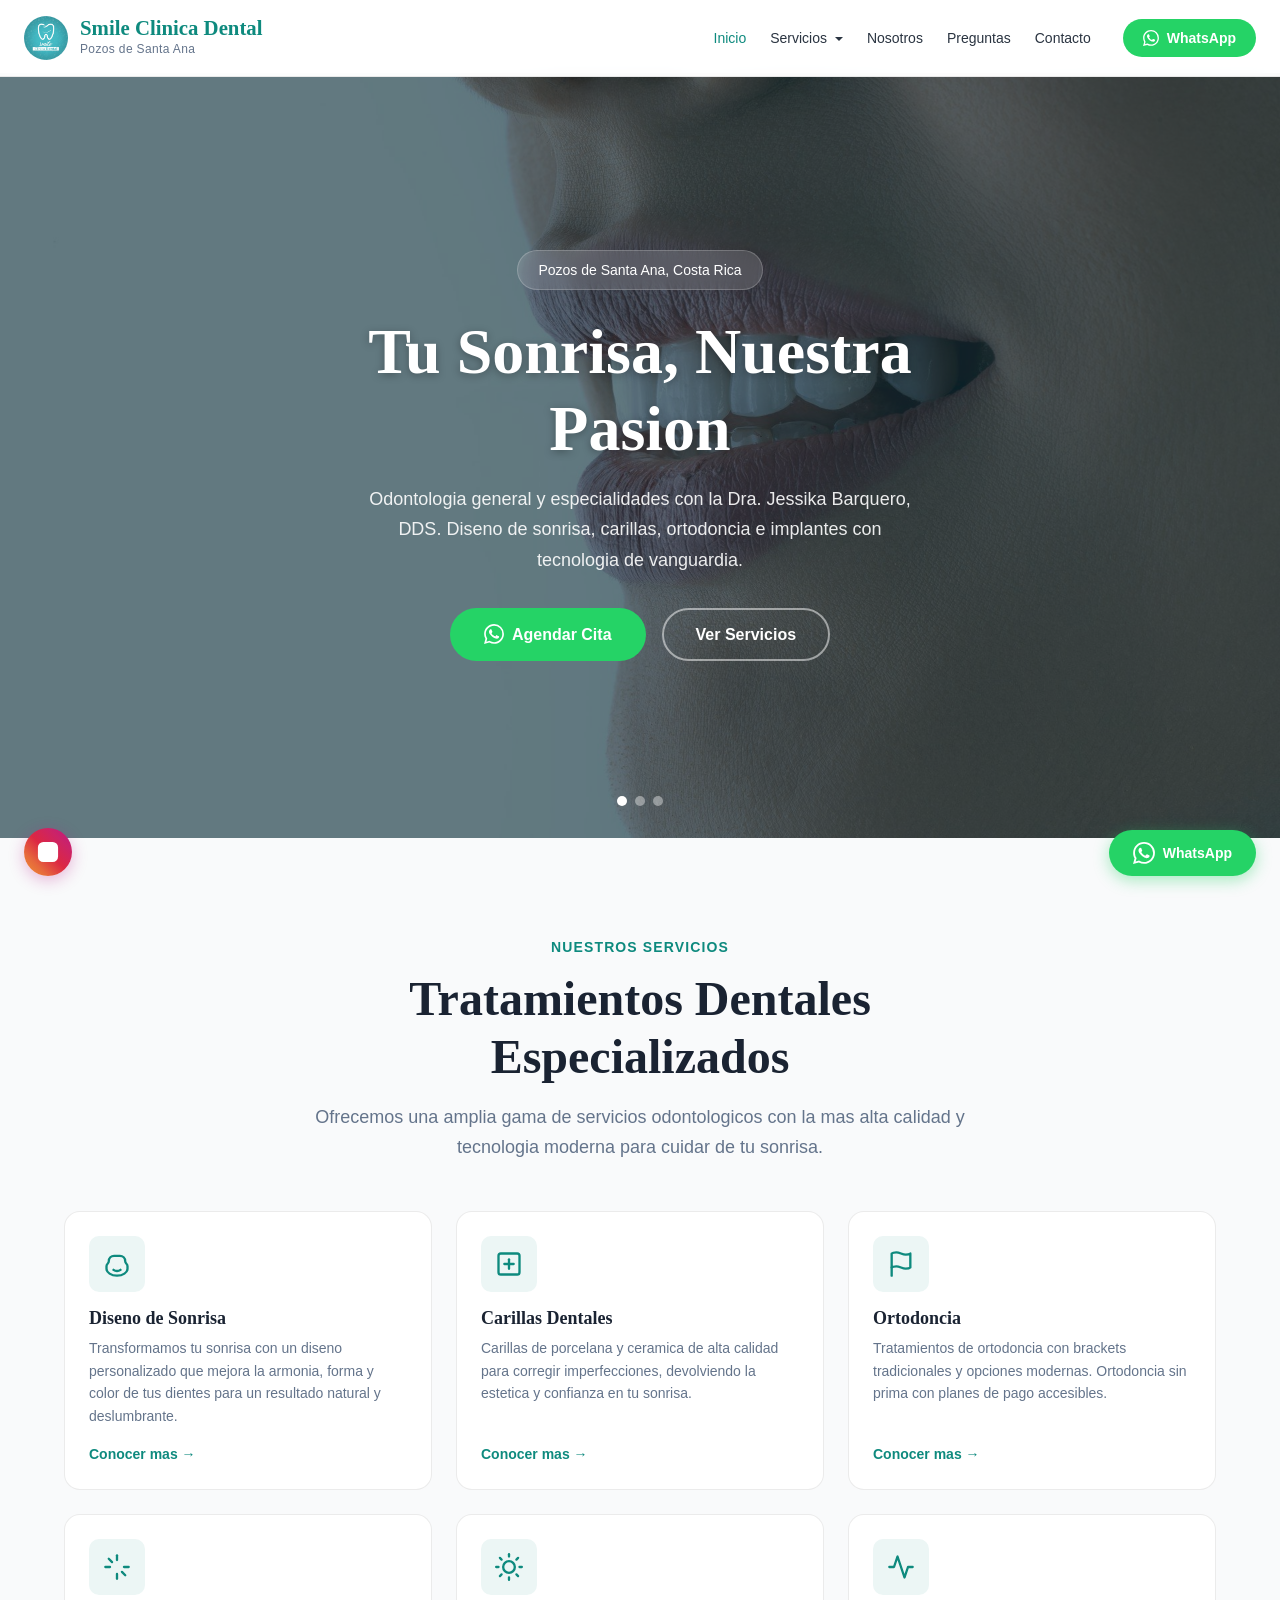
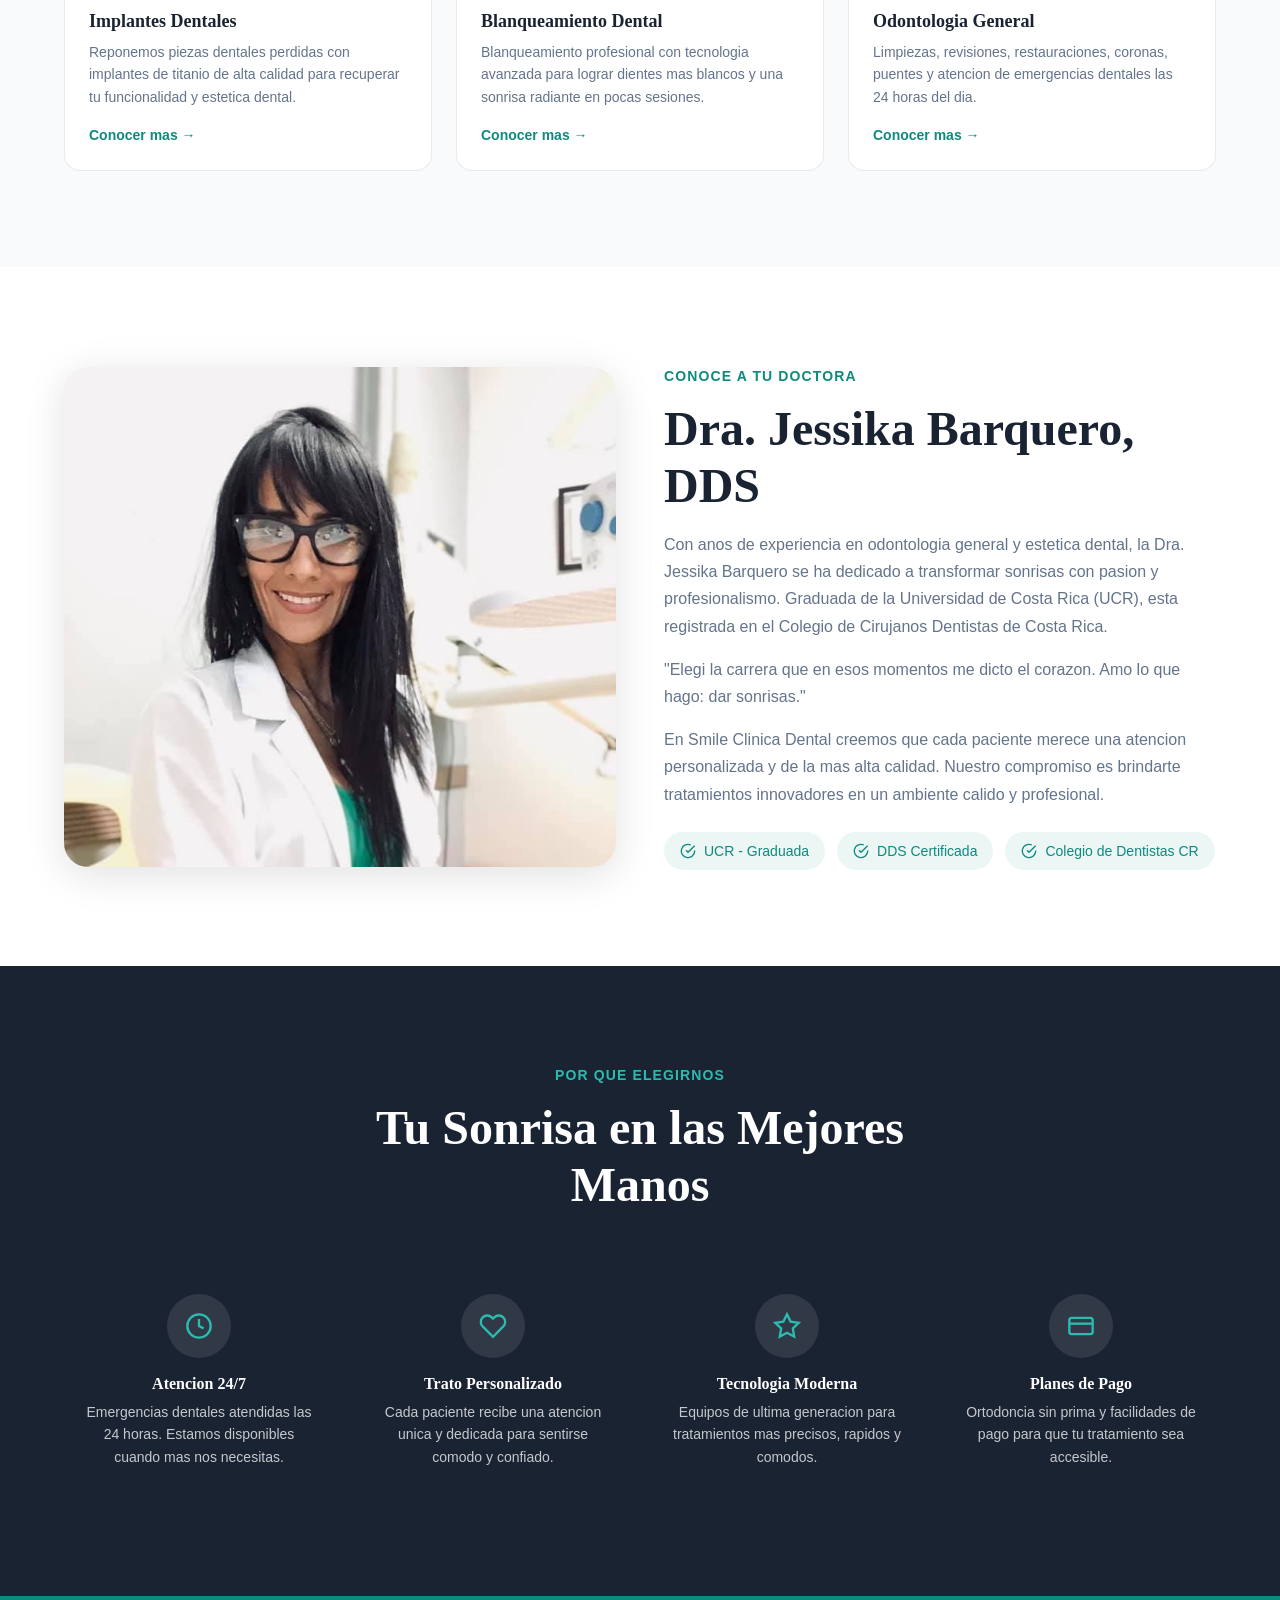
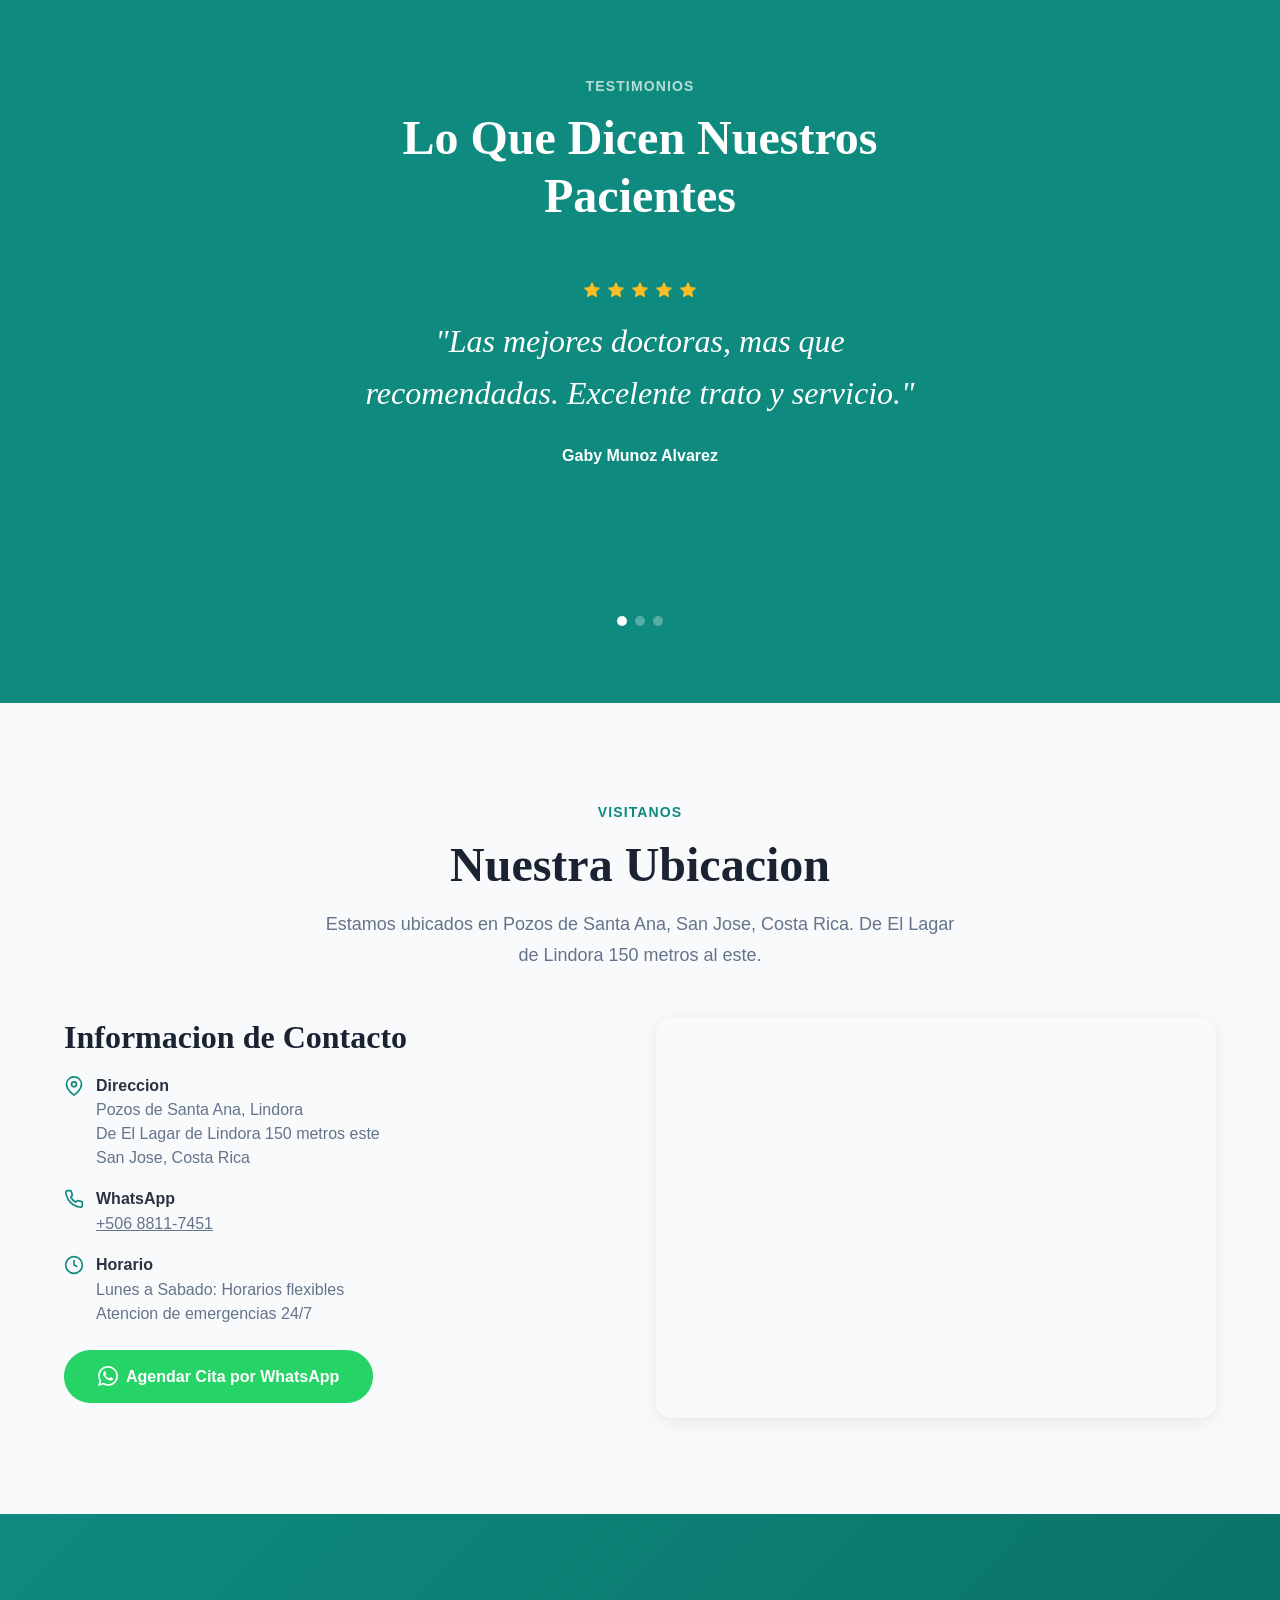
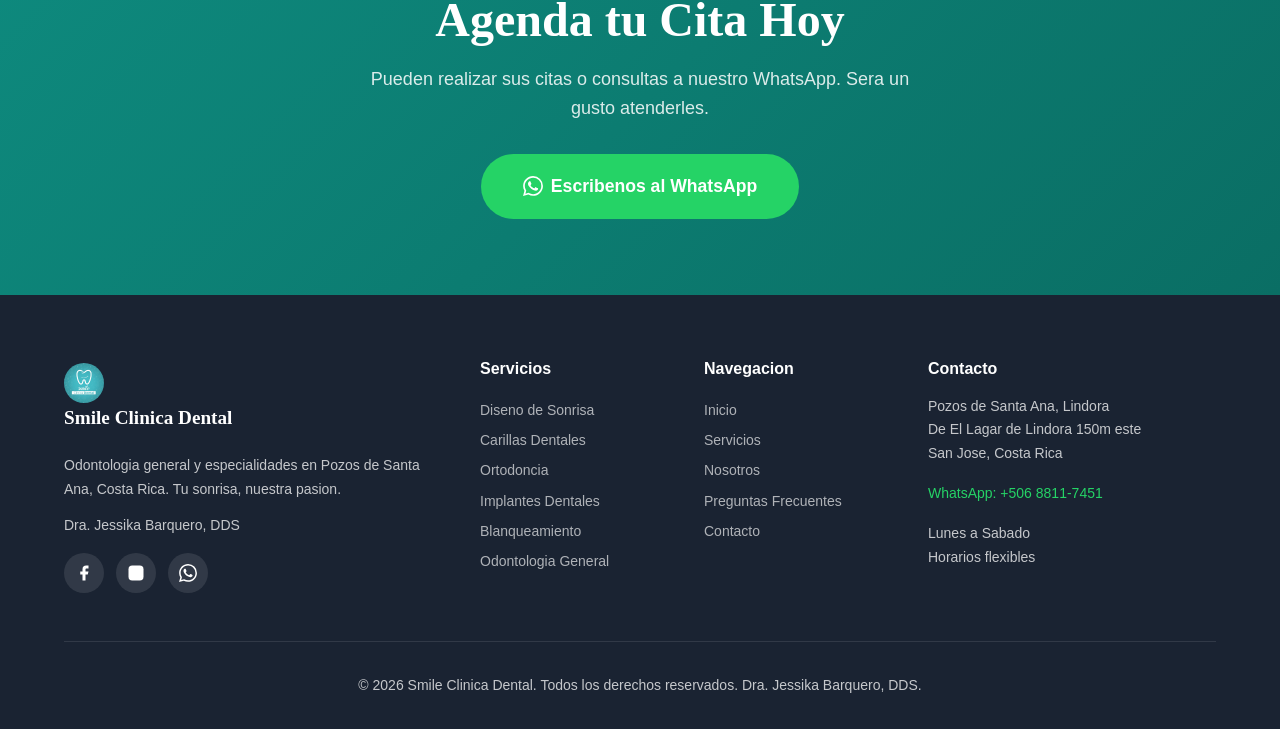
==== commit ef325c04: "Replace hero banner with high-quality Unsplash close-up smile images - hero-new-1.jpg: elegant side-" ====
--- a/index.html
+++ b/index.html
@@ -11,7 +11,7 @@
   <meta property="og:type" content="website">
   <meta property="og:title" content="Smile Clinica Dental | Dra. Jessika Barquero, DDS">
   <meta property="og:description" content="Odontologia general y especialidades en Pozos de Santa Ana. Diseno de sonrisa, carillas, ortodoncia, implantes y blanqueamiento dental.">
-  <meta property="og:image" content="https://smile.cr/assets/images/hero-banner.jpg">
+  <meta property="og:image" content="https://smile.cr/assets/images/hero-new-1.jpg">
   <meta property="og:url" content="https://smile.cr/">
   <meta property="og:site_name" content="Smile Clinica Dental">
   <meta property="og:locale" content="es_CR">
@@ -20,13 +20,13 @@
   <meta name="twitter:card" content="summary_large_image">
   <meta name="twitter:title" content="Smile Clinica Dental | Dra. Jessika Barquero, DDS">
   <meta name="twitter:description" content="Odontologia general y especialidades en Pozos de Santa Ana, Costa Rica.">
-  <meta name="twitter:image" content="https://smile.cr/assets/images/hero-banner.jpg">
+  <meta name="twitter:image" content="https://smile.cr/assets/images/hero-new-1.jpg">
 
   <link rel="canonical" href="https://smile.cr/">
   <link rel="preconnect" href="https://api.fontshare.com" crossorigin>
   <link href="https://api.fontshare.com/v2/css?f[]=zodiak@400,500,700&f[]=satoshi@300,400,500,600,700&display=swap" rel="stylesheet" media="print" onload="this.media='all'">
   <noscript><link href="https://api.fontshare.com/v2/css?f[]=zodiak@400,500,700&f[]=satoshi@300,400,500,600,700&display=swap" rel="stylesheet"></noscript>
-  <link rel="preload" as="image" href="./assets/images/hero-banner.jpg">
+  <link rel="preload" as="image" href="./assets/images/hero-new-1.jpg">
   <link rel="stylesheet" href="base.css">
   <link rel="stylesheet" href="style.css">
 
@@ -114,10 +114,10 @@
   <!-- HERO -->
   <section class="hero" aria-label="Bienvenida">
     <div class="hero-slide active">
-      <img src="./assets/images/hero-banner.jpg" alt="Smile Clinica Dental - Sonrisa perfecta con Dra. Jessika Barquero" width="1920" height="400" loading="eager" fetchpriority="high">
+      <img src="./assets/images/hero-new-1.jpg" alt="Sonrisa perfecta - Smile Clinica Dental en Pozos de Santa Ana" width="1920" height="1280" loading="eager" fetchpriority="high">
     </div>
     <div class="hero-slide">
-      <img src="./assets/images/hero-smile.jpg" alt="Sonrisa perfecta con carillas dentales - Smile Clinica Dental" width="1920" height="1080" loading="lazy" decoding="async">
+      <img src="./assets/images/hero-new-2.jpg" alt="Sonrisa radiante con carillas dentales - Smile Clinica Dental" width="1920" height="1280" loading="lazy" decoding="async">
     </div>
     <div class="hero-slide">
       <img src="./assets/images/hero-clinic.jpg" alt="Clinica dental moderna en Pozos de Santa Ana, Costa Rica" width="2000" height="1333" loading="lazy" decoding="async">
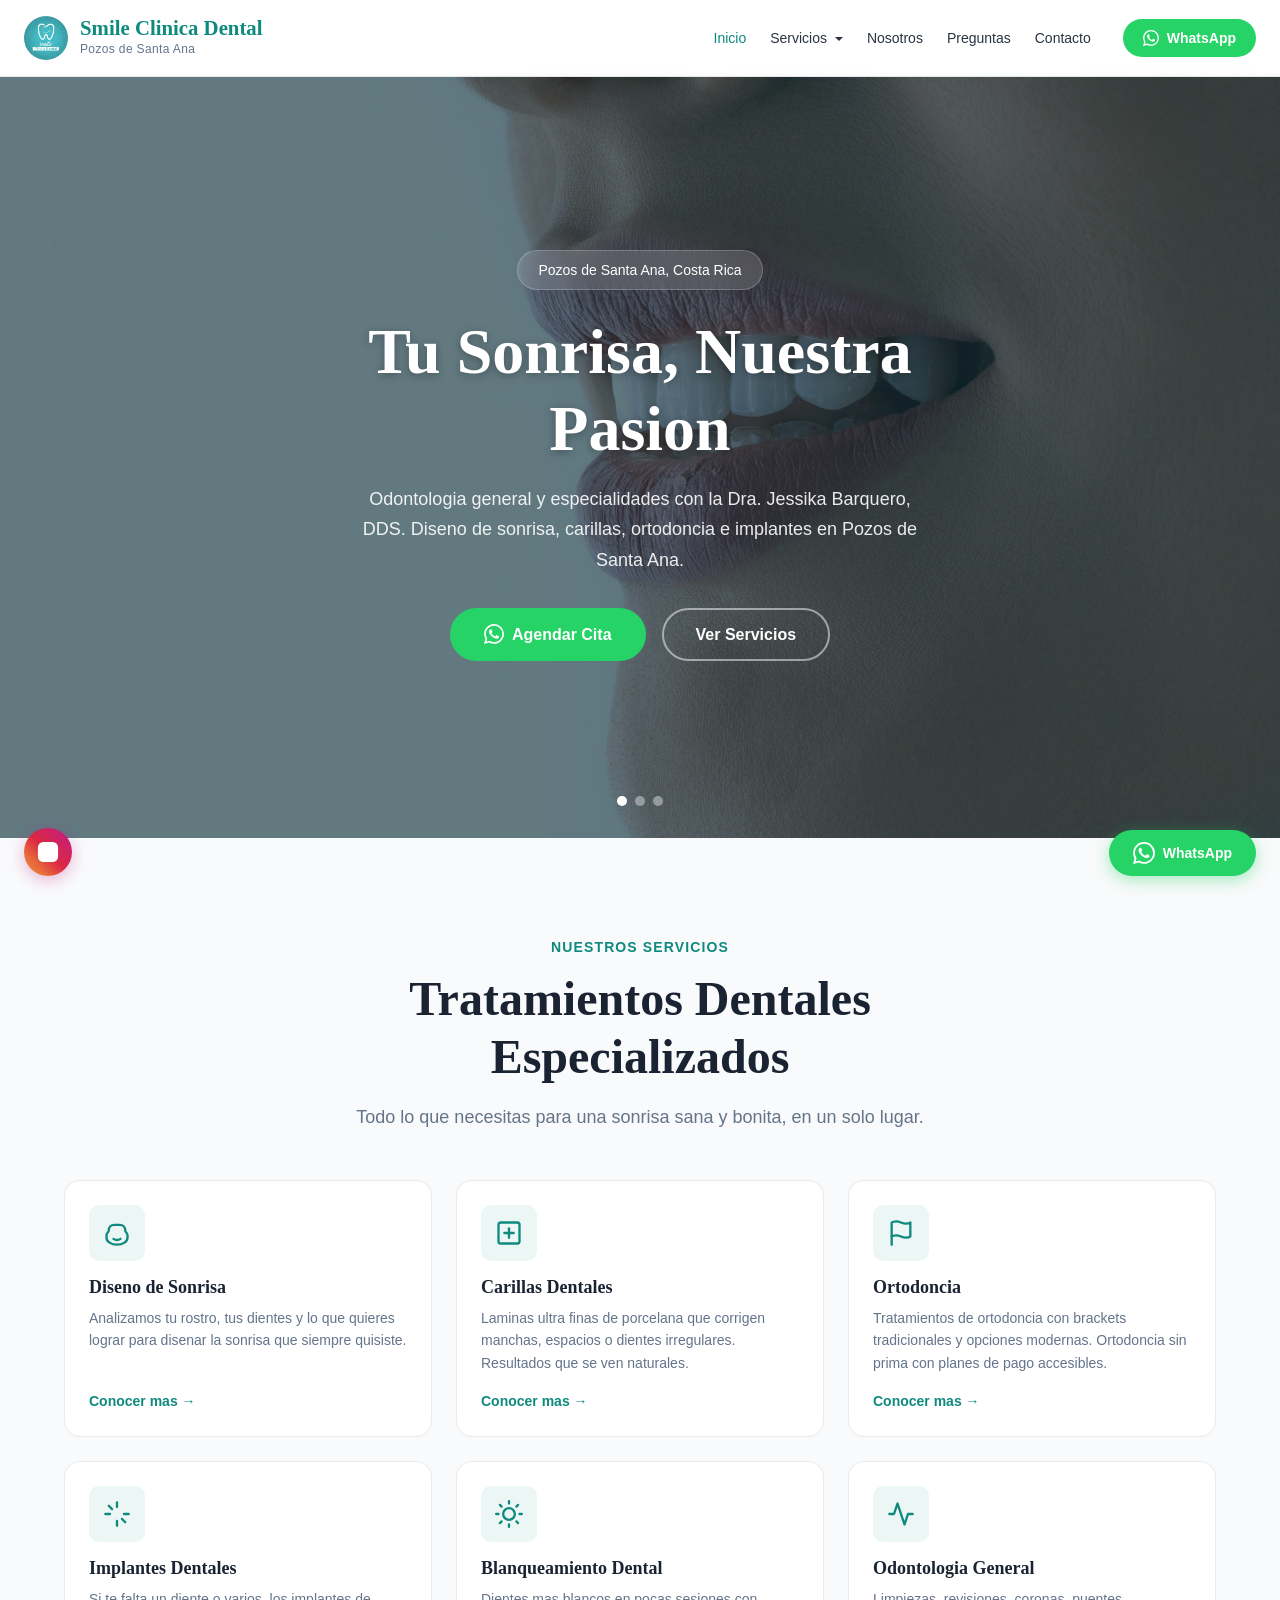
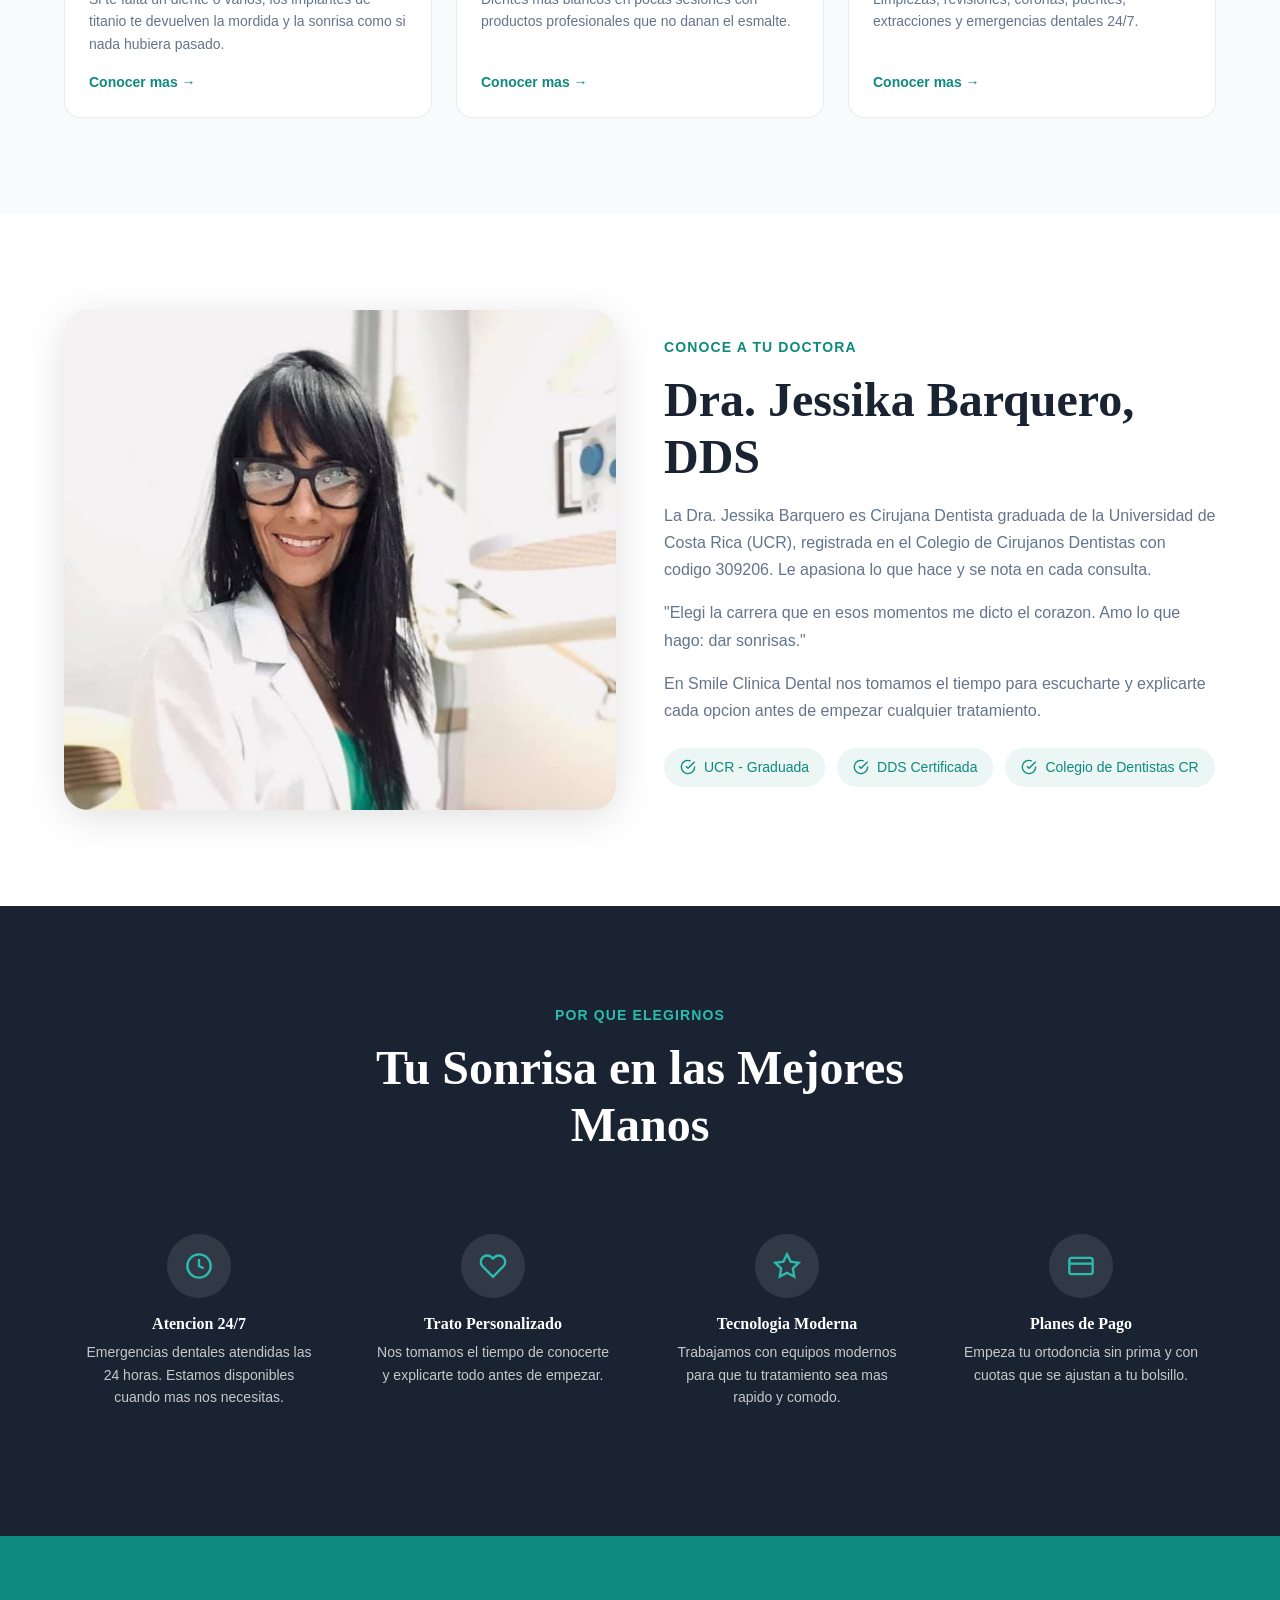
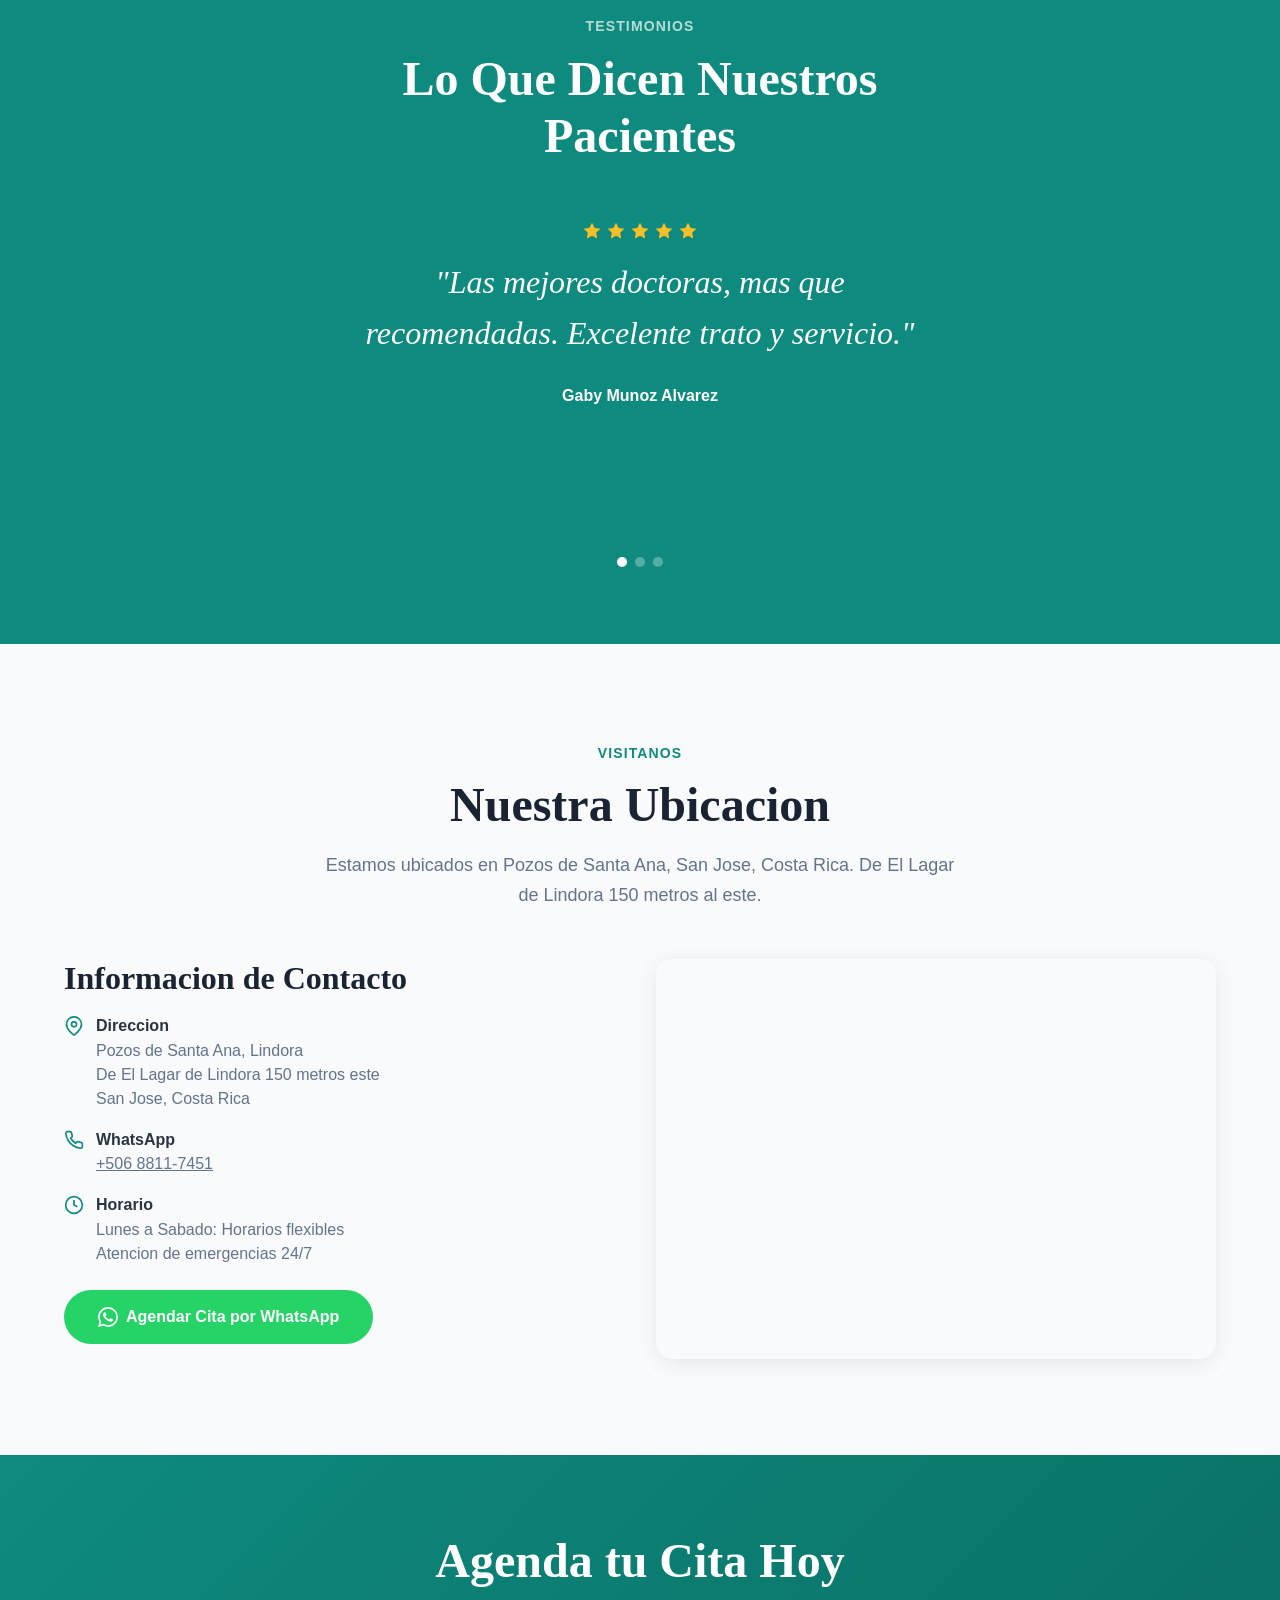
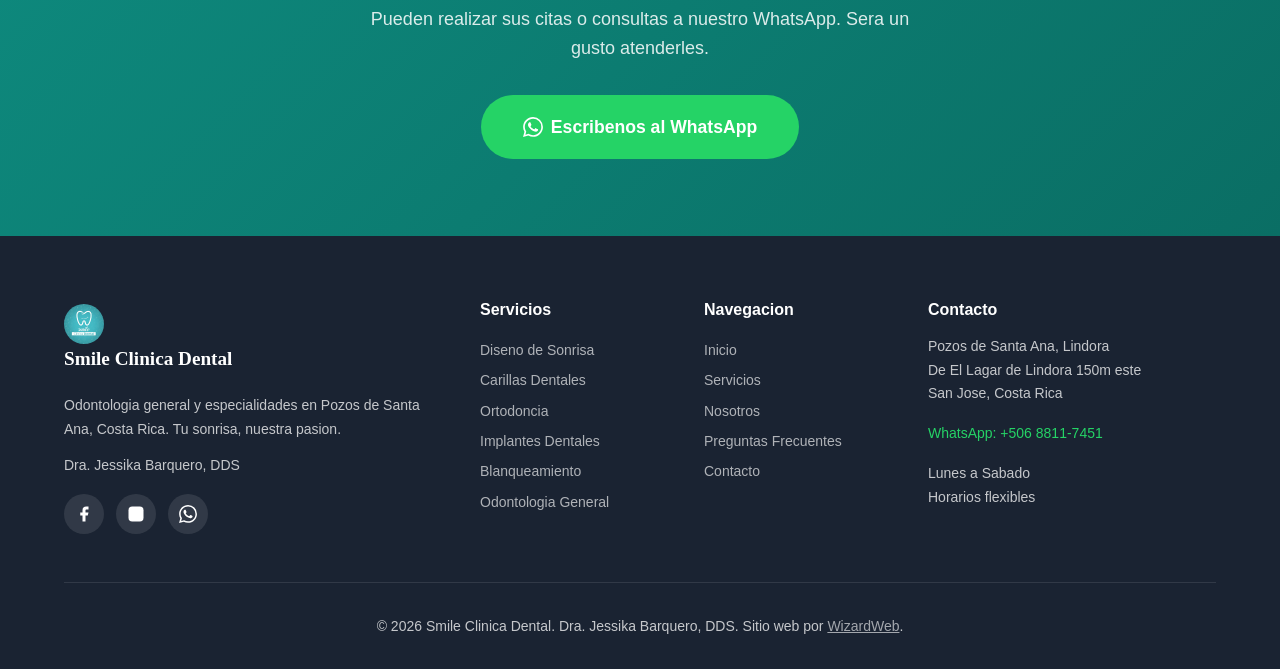
==== commit 2e9c1b3d: "Full copy audit: rewrite AI-speak to warm Costa Rican Spanish + WizardWeb footer credit on all 6 pag" ====
--- a/index.html
+++ b/index.html
@@ -126,7 +126,7 @@
     <div class="hero-content">
       <span class="hero-badge">Pozos de Santa Ana, Costa Rica</span>
       <h1 class="hero-title">Tu Sonrisa, Nuestra Pasion</h1>
-      <p class="hero-subtitle">Odontologia general y especialidades con la Dra. Jessika Barquero, DDS. Diseno de sonrisa, carillas, ortodoncia e implantes con tecnologia de vanguardia.</p>
+      <p class="hero-subtitle">Odontologia general y especialidades con la Dra. Jessika Barquero, DDS. Diseno de sonrisa, carillas, ortodoncia e implantes en Pozos de Santa Ana.</p>
       <div class="hero-buttons">
         <a href="https://wa.me/50688117451?text=Hola%2C%20me%20gustar%C3%ADa%20agendar%20una%20cita" target="_blank" class="btn btn-whatsapp">
           <svg viewBox="0 0 24 24"><path d="M17.472 14.382c-.297-.149-1.758-.867-2.03-.967-.273-.099-.471-.148-.67.15-.197.297-.767.966-.94 1.164-.173.199-.347.223-.644.075-.297-.15-1.255-.463-2.39-1.475-.883-.788-1.48-1.761-1.653-2.059-.173-.297-.018-.458.13-.606.134-.133.298-.347.446-.52.149-.174.198-.298.298-.497.099-.198.05-.371-.025-.52-.075-.149-.669-1.612-.916-2.207-.242-.579-.487-.5-.669-.51-.173-.008-.371-.01-.57-.01-.198 0-.52.074-.792.372-.272.297-1.04 1.016-1.04 2.479 0 1.462 1.065 2.875 1.213 3.074.149.198 2.096 3.2 5.077 4.487.709.306 1.262.489 1.694.625.712.227 1.36.195 1.871.118.571-.085 1.758-.719 2.006-1.413.248-.694.248-1.289.173-1.413-.074-.124-.272-.198-.57-.347m-5.421 7.403h-.004a9.87 9.87 0 01-5.031-1.378l-.361-.214-3.741.982.998-3.648-.235-.374a9.86 9.86 0 01-1.51-5.26c.001-5.45 4.436-9.884 9.888-9.884 2.64 0 5.122 1.03 6.988 2.898a9.825 9.825 0 012.893 6.994c-.003 5.45-4.437 9.884-9.885 9.884m8.413-18.297A11.815 11.815 0 0012.05 0C5.495 0 .16 5.335.157 11.892c0 2.096.547 4.142 1.588 5.945L.057 24l6.305-1.654a11.882 11.882 0 005.683 1.448h.005c6.554 0 11.89-5.335 11.893-11.893a11.821 11.821 0 00-3.48-8.413z"/></svg>
@@ -148,7 +148,7 @@
       <div class="section-header">
         <span class="section-label">Nuestros Servicios</span>
         <h2 class="section-title">Tratamientos Dentales Especializados</h2>
-        <p class="section-subtitle">Ofrecemos una amplia gama de servicios odontologicos con la mas alta calidad y tecnologia moderna para cuidar de tu sonrisa.</p>
+        <p class="section-subtitle">Todo lo que necesitas para una sonrisa sana y bonita, en un solo lugar.</p>
       </div>
       <div class="services-grid">
         <!-- Diseno de Sonrisa -->
@@ -158,7 +158,7 @@
               <svg viewBox="0 0 24 24" fill="none" stroke="currentColor" stroke-width="2" stroke-linecap="round" stroke-linejoin="round"><path d="M12 22c-4.97 0-9-2.69-9-6v-2c0-.83.34-1.61.94-2.19C4.54 11.22 5 10.38 5 9.5 5 7.01 7.01 5 9.5 5h5C16.99 5 19 7.01 19 9.5c0 .88.46 1.72 1.06 2.31.6.58.94 1.36.94 2.19v2c0 3.31-4.03 6-9 6z"/><path d="M9 17c.85.63 1.885 1 3 1s2.15-.37 3-1"/></svg>
             </div>
             <h3>Diseno de Sonrisa</h3>
-            <p>Transformamos tu sonrisa con un diseno personalizado que mejora la armonia, forma y color de tus dientes para un resultado natural y deslumbrante.</p>
+            <p>Analizamos tu rostro, tus dientes y lo que quieres lograr para disenar la sonrisa que siempre quisiste.</p>
             <a href="servicios.html#diseno-sonrisa" class="service-card-link">Conocer mas &rarr;</a>
           </div>
         </div>
@@ -169,7 +169,7 @@
               <svg viewBox="0 0 24 24" fill="none" stroke="currentColor" stroke-width="2" stroke-linecap="round" stroke-linejoin="round"><rect x="3" y="3" width="18" height="18" rx="2" ry="2"/><path d="M12 8v8"/><path d="M8 12h8"/></svg>
             </div>
             <h3>Carillas Dentales</h3>
-            <p>Carillas de porcelana y ceramica de alta calidad para corregir imperfecciones, devolviendo la estetica y confianza en tu sonrisa.</p>
+            <p>Laminas ultra finas de porcelana que corrigen manchas, espacios o dientes irregulares. Resultados que se ven naturales.</p>
             <a href="servicios.html#carillas" class="service-card-link">Conocer mas &rarr;</a>
           </div>
         </div>
@@ -191,7 +191,7 @@
               <svg viewBox="0 0 24 24" fill="none" stroke="currentColor" stroke-width="2" stroke-linecap="round" stroke-linejoin="round"><path d="M12 2v4"/><path d="M12 18v4"/><path d="M4.93 4.93l2.83 2.83"/><path d="M16.24 16.24l2.83 2.83"/><path d="M2 12h4"/><path d="M18 12h4"/></svg>
             </div>
             <h3>Implantes Dentales</h3>
-            <p>Reponemos piezas dentales perdidas con implantes de titanio de alta calidad para recuperar tu funcionalidad y estetica dental.</p>
+            <p>Si te falta un diente o varios, los implantes de titanio te devuelven la mordida y la sonrisa como si nada hubiera pasado.</p>
             <a href="servicios.html#implantes" class="service-card-link">Conocer mas &rarr;</a>
           </div>
         </div>
@@ -202,7 +202,7 @@
               <svg viewBox="0 0 24 24" fill="none" stroke="currentColor" stroke-width="2" stroke-linecap="round" stroke-linejoin="round"><circle cx="12" cy="12" r="5"/><line x1="12" y1="1" x2="12" y2="3"/><line x1="12" y1="21" x2="12" y2="23"/><line x1="4.22" y1="4.22" x2="5.64" y2="5.64"/><line x1="18.36" y1="18.36" x2="19.78" y2="19.78"/><line x1="1" y1="12" x2="3" y2="12"/><line x1="21" y1="12" x2="23" y2="12"/><line x1="4.22" y1="19.78" x2="5.64" y2="18.36"/><line x1="18.36" y1="5.64" x2="19.78" y2="4.22"/></svg>
             </div>
             <h3>Blanqueamiento Dental</h3>
-            <p>Blanqueamiento profesional con tecnologia avanzada para lograr dientes mas blancos y una sonrisa radiante en pocas sesiones.</p>
+            <p>Dientes mas blancos en pocas sesiones con productos profesionales que no danan el esmalte.</p>
             <a href="servicios.html#blanqueamiento" class="service-card-link">Conocer mas &rarr;</a>
           </div>
         </div>
@@ -213,7 +213,7 @@
               <svg viewBox="0 0 24 24" fill="none" stroke="currentColor" stroke-width="2" stroke-linecap="round" stroke-linejoin="round"><path d="M22 12h-4l-3 9L9 3l-3 9H2"/></svg>
             </div>
             <h3>Odontologia General</h3>
-            <p>Limpiezas, revisiones, restauraciones, coronas, puentes y atencion de emergencias dentales las 24 horas del dia.</p>
+            <p>Limpiezas, revisiones, coronas, puentes, extracciones y emergencias dentales 24/7.</p>
             <a href="servicios.html#general" class="service-card-link">Conocer mas &rarr;</a>
           </div>
         </div>
@@ -231,9 +231,9 @@
         <div class="about-content">
           <span class="section-label">Conoce a tu Doctora</span>
           <h2>Dra. Jessika Barquero, DDS</h2>
-          <p>Con anos de experiencia en odontologia general y estetica dental, la Dra. Jessika Barquero se ha dedicado a transformar sonrisas con pasion y profesionalismo. Graduada de la Universidad de Costa Rica (UCR), esta registrada en el Colegio de Cirujanos Dentistas de Costa Rica.</p>
+          <p>La Dra. Jessika Barquero es Cirujana Dentista graduada de la Universidad de Costa Rica (UCR), registrada en el Colegio de Cirujanos Dentistas con codigo 309206. Le apasiona lo que hace y se nota en cada consulta.</p>
           <p>"Elegi la carrera que en esos momentos me dicto el corazon. Amo lo que hago: dar sonrisas."</p>
-          <p>En Smile Clinica Dental creemos que cada paciente merece una atencion personalizada y de la mas alta calidad. Nuestro compromiso es brindarte tratamientos innovadores en un ambiente calido y profesional.</p>
+          <p>En Smile Clinica Dental nos tomamos el tiempo para escucharte y explicarte cada opcion antes de empezar cualquier tratamiento.</p>
           <div class="about-credentials">
             <span class="credential-badge">
               <svg width="16" height="16" viewBox="0 0 24 24" fill="none" stroke="currentColor" stroke-width="2"><path d="M22 11.08V12a10 10 0 1 1-5.93-9.14"/><polyline points="22 4 12 14.01 9 11.01"/></svg>
@@ -273,21 +273,21 @@
             <svg viewBox="0 0 24 24" fill="none" stroke="currentColor" stroke-width="2"><path d="M20.84 4.61a5.5 5.5 0 0 0-7.78 0L12 5.67l-1.06-1.06a5.5 5.5 0 0 0-7.78 7.78l1.06 1.06L12 21.23l7.78-7.78 1.06-1.06a5.5 5.5 0 0 0 0-7.78z"/></svg>
           </div>
           <h3>Trato Personalizado</h3>
-          <p>Cada paciente recibe una atencion unica y dedicada para sentirse comodo y confiado.</p>
+          <p>Nos tomamos el tiempo de conocerte y explicarte todo antes de empezar.</p>
         </div>
         <div class="feature-item">
           <div class="feature-icon">
             <svg viewBox="0 0 24 24" fill="none" stroke="currentColor" stroke-width="2"><polygon points="12 2 15.09 8.26 22 9.27 17 14.14 18.18 21.02 12 17.77 5.82 21.02 7 14.14 2 9.27 8.91 8.26 12 2"/></svg>
           </div>
           <h3>Tecnologia Moderna</h3>
-          <p>Equipos de ultima generacion para tratamientos mas precisos, rapidos y comodos.</p>
+          <p>Trabajamos con equipos modernos para que tu tratamiento sea mas rapido y comodo.</p>
         </div>
         <div class="feature-item">
           <div class="feature-icon">
             <svg viewBox="0 0 24 24" fill="none" stroke="currentColor" stroke-width="2"><rect x="2" y="5" width="20" height="14" rx="2"/><line x1="2" y1="10" x2="22" y2="10"/></svg>
           </div>
           <h3>Planes de Pago</h3>
-          <p>Ortodoncia sin prima y facilidades de pago para que tu tratamiento sea accesible.</p>
+          <p>Empeza tu ortodoncia sin prima y con cuotas que se ajustan a tu bolsillo.</p>
         </div>
       </div>
     </div>
@@ -331,8 +331,8 @@
             <svg viewBox="0 0 24 24"><polygon points="12 2 15.09 8.26 22 9.27 17 14.14 18.18 21.02 12 17.77 5.82 21.02 7 14.14 2 9.27 8.91 8.26 12 2"/></svg>
             <svg viewBox="0 0 24 24"><polygon points="12 2 15.09 8.26 22 9.27 17 14.14 18.18 21.02 12 17.77 5.82 21.02 7 14.14 2 9.27 8.91 8.26 12 2"/></svg>
           </div>
-          <p class="testimonial-quote">"Un diseno de sonrisa no solo mejora la estetica, eleva tu confianza, rejuvenece tu rostro y cambia la forma en que te ves y te sientes."</p>
-          <p class="testimonial-author">Paciente de Smile Clinica Dental</p>
+          <p class="testimonial-quote">"Muy profesional todo el proceso. Me explicaron cada paso y el resultado quedo mejor de lo que esperaba. Super contenta."</p>
+          <p class="testimonial-author">Maria Jose R.</p>
         </div>
       </div>
       <div class="testimonial-dots" id="testimonialDots">
@@ -449,7 +449,7 @@
         </div>
       </div>
       <div class="footer-bottom">
-        <p>&copy; <script>document.write(new Date().getFullYear())</script> Smile Clinica Dental. Todos los derechos reservados. Dra. Jessika Barquero, DDS.</p>
+        <p>&copy; <script>document.write(new Date().getFullYear())</script> Smile Clinica Dental. Dra. Jessika Barquero, DDS. Sitio web por <a href="https://wizardweb.ca" target="_blank" style="color: rgba(255,255,255,0.6); text-decoration: underline;">WizardWeb</a>.</p>
       </div>
     </div>
   </footer>
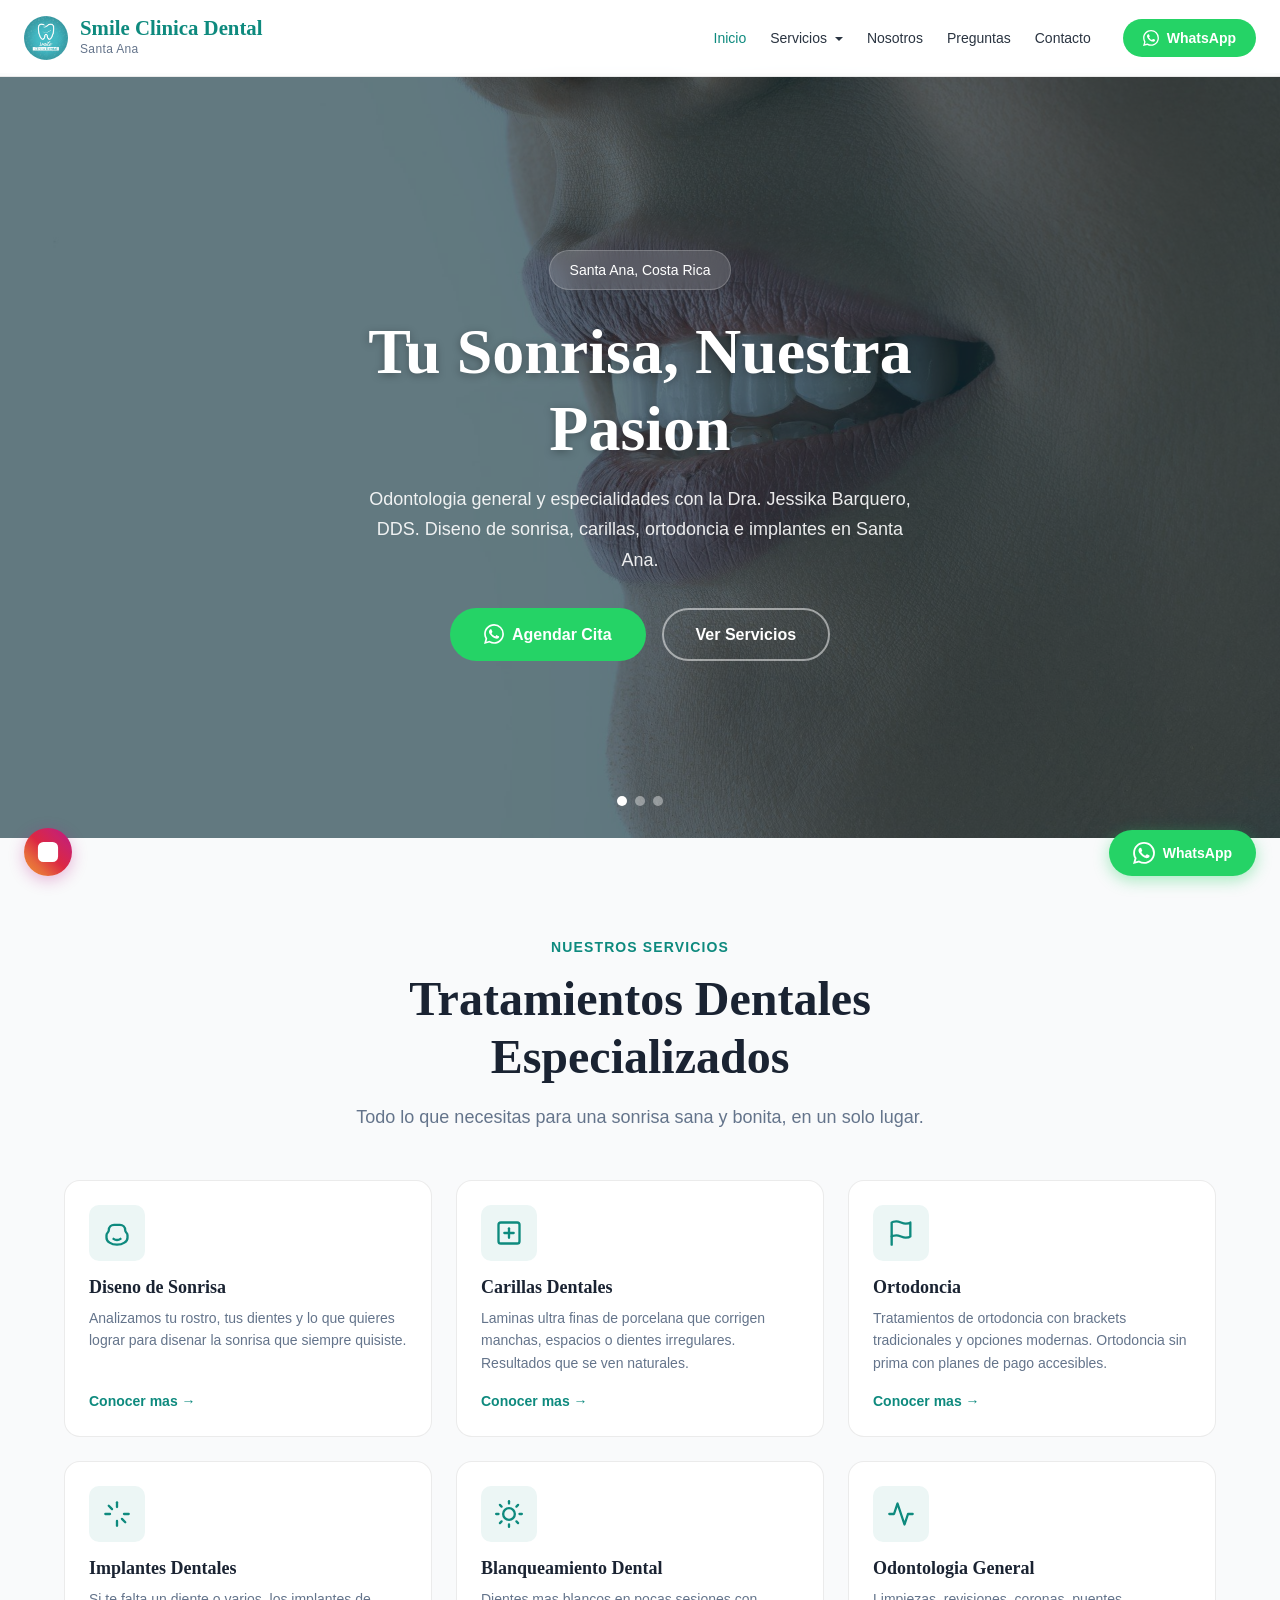
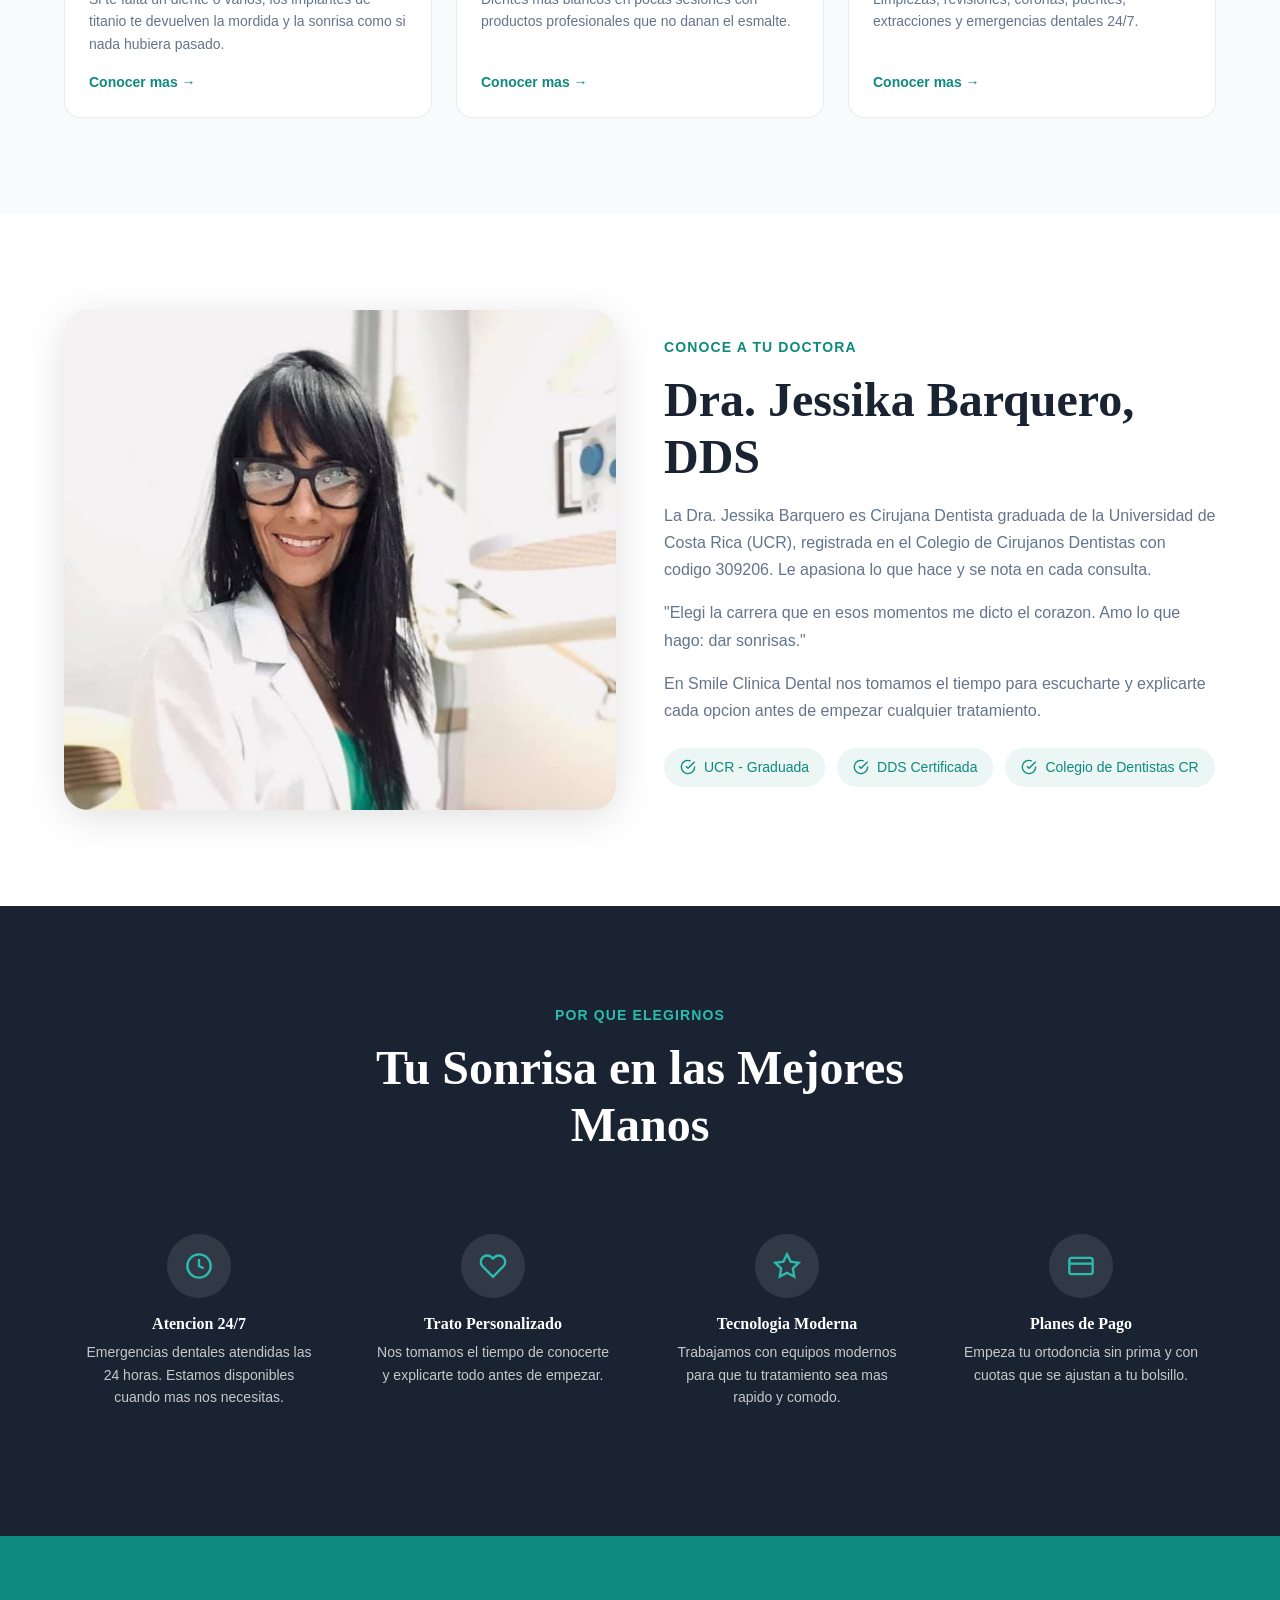
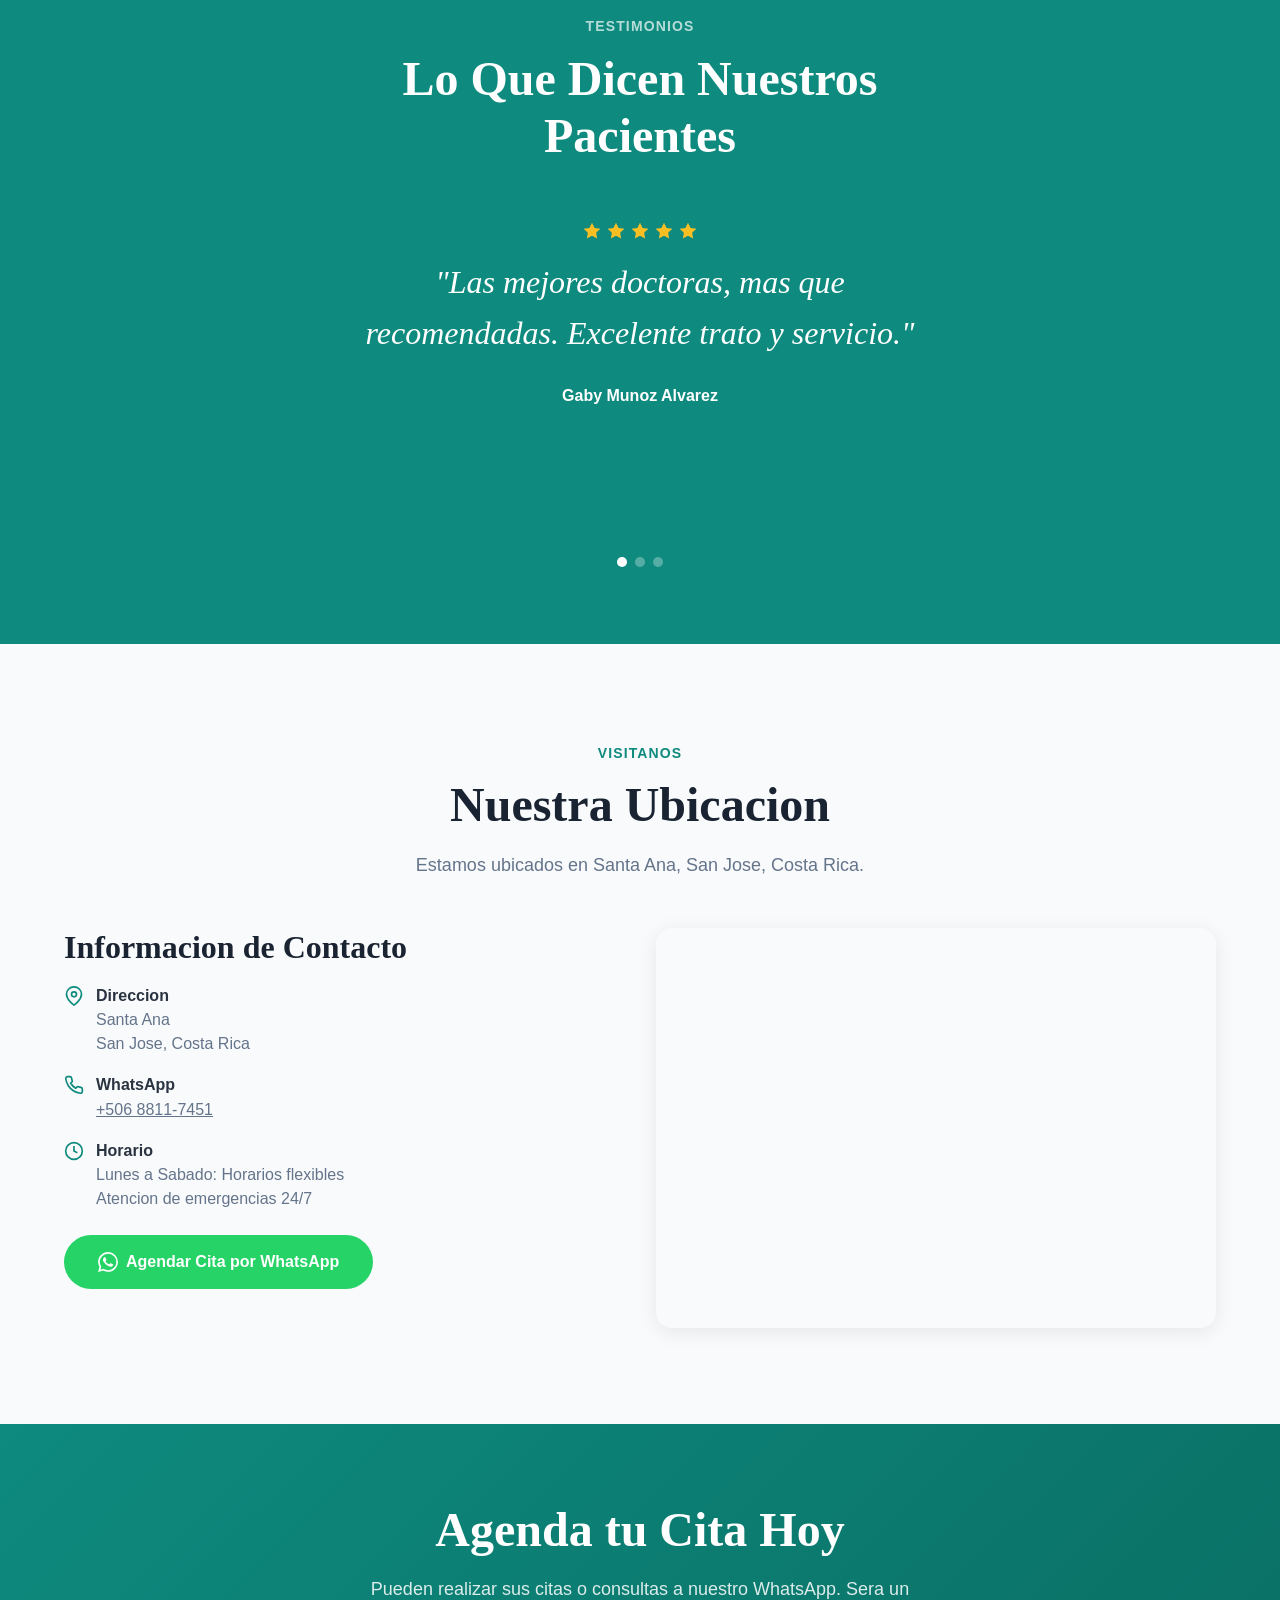
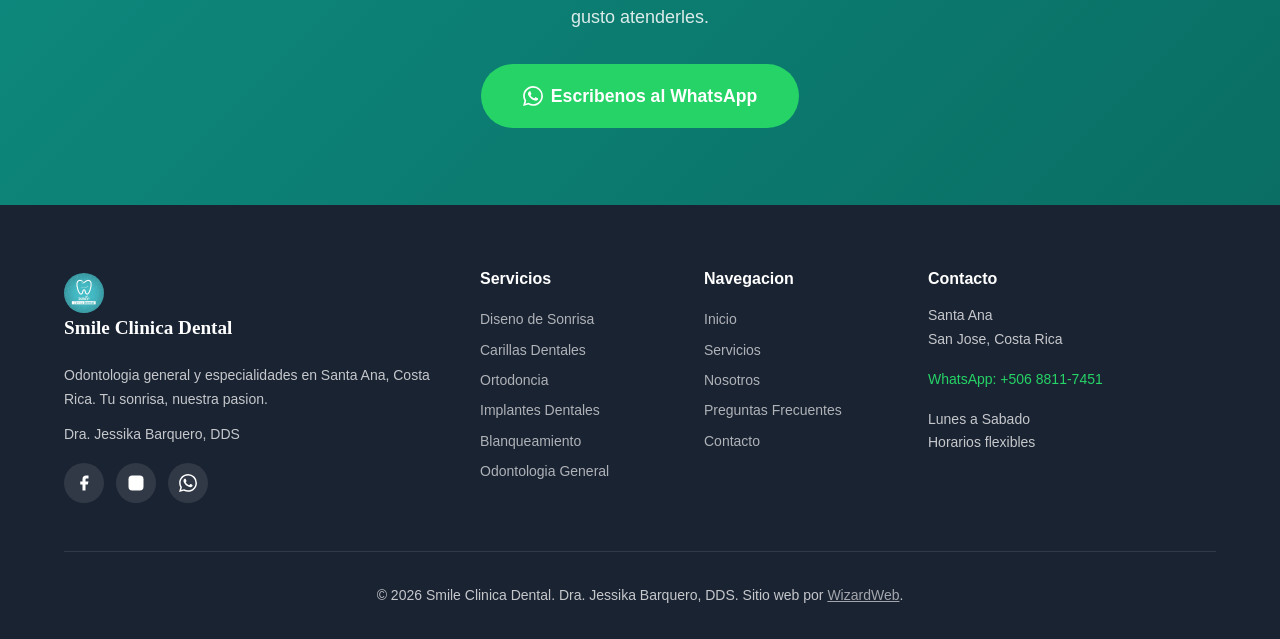
==== commit 160fe975: "Update address to Santa Ana (remove Pozos/Lindora), change domain to drajessika.com, fix Google Maps" ====
--- a/index.html
+++ b/index.html
@@ -3,26 +3,26 @@
 <head>
   <meta charset="UTF-8">
   <meta name="viewport" content="width=device-width, initial-scale=1.0">
-  <title>Smile Clinica Dental | Dra. Jessika Barquero, DDS | Pozos de Santa Ana, Costa Rica</title>
-  <meta name="description" content="Smile Clinica Dental - Odontologia general y especialidades en Pozos de Santa Ana, Costa Rica. Diseno de sonrisa, carillas, ortodoncia, implantes y blanqueamiento dental. Dra. Jessika Barquero, DDS.">
+  <title>Smile Clinica Dental | Dra. Jessika Barquero, DDS | Santa Ana, Costa Rica</title>
+  <meta name="description" content="Smile Clinica Dental - Odontologia general y especialidades en Santa Ana, Costa Rica. Diseno de sonrisa, carillas, ortodoncia, implantes y blanqueamiento dental. Dra. Jessika Barquero, DDS.">
   <meta name="keywords" content="dentista Santa Ana, clinica dental Costa Rica, diseno de sonrisa, carillas dentales, ortodoncia, implantes dentales, blanqueamiento dental, Dra Jessika Barquero">
 
   <!-- Open Graph -->
   <meta property="og:type" content="website">
   <meta property="og:title" content="Smile Clinica Dental | Dra. Jessika Barquero, DDS">
-  <meta property="og:description" content="Odontologia general y especialidades en Pozos de Santa Ana. Diseno de sonrisa, carillas, ortodoncia, implantes y blanqueamiento dental.">
-  <meta property="og:image" content="https://smile.cr/assets/images/hero-new-1.jpg">
-  <meta property="og:url" content="https://smile.cr/">
+  <meta property="og:description" content="Odontologia general y especialidades en Santa Ana. Diseno de sonrisa, carillas, ortodoncia, implantes y blanqueamiento dental.">
+  <meta property="og:image" content="https://drajessika.com/assets/images/hero-new-1.jpg">
+  <meta property="og:url" content="https://drajessika.com/">
   <meta property="og:site_name" content="Smile Clinica Dental">
   <meta property="og:locale" content="es_CR">
 
   <!-- Twitter Card -->
   <meta name="twitter:card" content="summary_large_image">
   <meta name="twitter:title" content="Smile Clinica Dental | Dra. Jessika Barquero, DDS">
-  <meta name="twitter:description" content="Odontologia general y especialidades en Pozos de Santa Ana, Costa Rica.">
-  <meta name="twitter:image" content="https://smile.cr/assets/images/hero-new-1.jpg">
-
-  <link rel="canonical" href="https://smile.cr/">
+  <meta name="twitter:description" content="Odontologia general y especialidades en Santa Ana, Costa Rica.">
+  <meta name="twitter:image" content="https://drajessika.com/assets/images/hero-new-1.jpg">
+
+  <link rel="canonical" href="https://drajessika.com/">
   <link rel="preconnect" href="https://api.fontshare.com" crossorigin>
   <link href="https://api.fontshare.com/v2/css?f[]=zodiak@400,500,700&f[]=satoshi@300,400,500,600,700&display=swap" rel="stylesheet" media="print" onload="this.media='all'">
   <noscript><link href="https://api.fontshare.com/v2/css?f[]=zodiak@400,500,700&f[]=satoshi@300,400,500,600,700&display=swap" rel="stylesheet"></noscript>
@@ -37,13 +37,13 @@
     "@type": "Dentist",
     "name": "Smile Clinica Dental",
     "description": "Clinica dental con odontologia general y especialidades. Diseno de sonrisa, carillas dentales, ortodoncia, implantes y blanqueamiento dental.",
-    "url": "https://smile.cr",
+    "url": "https://drajessika.com",
     "telephone": "+50622827093",
-    "image": "https://smile.cr/assets/images/logo-square.jpg",
+    "image": "https://drajessika.com/assets/images/logo-square.jpg",
     "address": {
       "@type": "PostalAddress",
-      "streetAddress": "De El Lagar de Lindora 150 metros este",
-      "addressLocality": "Pozos de Santa Ana",
+      "streetAddress": "Santa Ana",
+      "addressLocality": "Santa Ana",
       "addressRegion": "San Jose",
       "addressCountry": "CR"
     },
@@ -76,7 +76,7 @@
       <img src="./assets/images/logo-square.jpg" alt="Smile Clinica Dental logo" width="44" height="44">
       <div>
         <div class="logo-text">Smile Clinica Dental</div>
-        <div class="logo-sub">Pozos de Santa Ana</div>
+        <div class="logo-sub">Santa Ana</div>
       </div>
     </a>
 
@@ -114,19 +114,19 @@
   <!-- HERO -->
   <section class="hero" aria-label="Bienvenida">
     <div class="hero-slide active">
-      <img src="./assets/images/hero-new-1.jpg" alt="Sonrisa perfecta - Smile Clinica Dental en Pozos de Santa Ana" width="1920" height="1280" loading="eager" fetchpriority="high">
+      <img src="./assets/images/hero-new-1.jpg" alt="Sonrisa perfecta - Smile Clinica Dental en Santa Ana" width="1920" height="1280" loading="eager" fetchpriority="high">
     </div>
     <div class="hero-slide">
       <img src="./assets/images/hero-new-2.jpg" alt="Sonrisa radiante con carillas dentales - Smile Clinica Dental" width="1920" height="1280" loading="lazy" decoding="async">
     </div>
     <div class="hero-slide">
-      <img src="./assets/images/hero-clinic.jpg" alt="Clinica dental moderna en Pozos de Santa Ana, Costa Rica" width="2000" height="1333" loading="lazy" decoding="async">
+      <img src="./assets/images/hero-clinic.jpg" alt="Clinica dental moderna en Santa Ana, Costa Rica" width="2000" height="1333" loading="lazy" decoding="async">
     </div>
     <div class="hero-overlay"></div>
     <div class="hero-content">
-      <span class="hero-badge">Pozos de Santa Ana, Costa Rica</span>
+      <span class="hero-badge">Santa Ana, Costa Rica</span>
       <h1 class="hero-title">Tu Sonrisa, Nuestra Pasion</h1>
-      <p class="hero-subtitle">Odontologia general y especialidades con la Dra. Jessika Barquero, DDS. Diseno de sonrisa, carillas, ortodoncia e implantes en Pozos de Santa Ana.</p>
+      <p class="hero-subtitle">Odontologia general y especialidades con la Dra. Jessika Barquero, DDS. Diseno de sonrisa, carillas, ortodoncia e implantes en Santa Ana.</p>
       <div class="hero-buttons">
         <a href="https://wa.me/50688117451?text=Hola%2C%20me%20gustar%C3%ADa%20agendar%20una%20cita" target="_blank" class="btn btn-whatsapp">
           <svg viewBox="0 0 24 24"><path d="M17.472 14.382c-.297-.149-1.758-.867-2.03-.967-.273-.099-.471-.148-.67.15-.197.297-.767.966-.94 1.164-.173.199-.347.223-.644.075-.297-.15-1.255-.463-2.39-1.475-.883-.788-1.48-1.761-1.653-2.059-.173-.297-.018-.458.13-.606.134-.133.298-.347.446-.52.149-.174.198-.298.298-.497.099-.198.05-.371-.025-.52-.075-.149-.669-1.612-.916-2.207-.242-.579-.487-.5-.669-.51-.173-.008-.371-.01-.57-.01-.198 0-.52.074-.792.372-.272.297-1.04 1.016-1.04 2.479 0 1.462 1.065 2.875 1.213 3.074.149.198 2.096 3.2 5.077 4.487.709.306 1.262.489 1.694.625.712.227 1.36.195 1.871.118.571-.085 1.758-.719 2.006-1.413.248-.694.248-1.289.173-1.413-.074-.124-.272-.198-.57-.347m-5.421 7.403h-.004a9.87 9.87 0 01-5.031-1.378l-.361-.214-3.741.982.998-3.648-.235-.374a9.86 9.86 0 01-1.51-5.26c.001-5.45 4.436-9.884 9.888-9.884 2.64 0 5.122 1.03 6.988 2.898a9.825 9.825 0 012.893 6.994c-.003 5.45-4.437 9.884-9.885 9.884m8.413-18.297A11.815 11.815 0 0012.05 0C5.495 0 .16 5.335.157 11.892c0 2.096.547 4.142 1.588 5.945L.057 24l6.305-1.654a11.882 11.882 0 005.683 1.448h.005c6.554 0 11.89-5.335 11.893-11.893a11.821 11.821 0 00-3.48-8.413z"/></svg>
@@ -349,7 +349,7 @@
       <div class="section-header">
         <span class="section-label">Visitanos</span>
         <h2 class="section-title">Nuestra Ubicacion</h2>
-        <p class="section-subtitle">Estamos ubicados en Pozos de Santa Ana, San Jose, Costa Rica. De El Lagar de Lindora 150 metros al este.</p>
+        <p class="section-subtitle">Estamos ubicados en Santa Ana, San Jose, Costa Rica.</p>
       </div>
       <div class="location-grid">
         <div class="location-info">
@@ -358,7 +358,7 @@
             <svg viewBox="0 0 24 24" fill="none" stroke="currentColor" stroke-width="2"><path d="M21 10c0 7-9 13-9 13s-9-6-9-13a9 9 0 0 1 18 0z"/><circle cx="12" cy="10" r="3"/></svg>
             <div>
               <strong>Direccion</strong>
-              <p>Pozos de Santa Ana, Lindora<br>De El Lagar de Lindora 150 metros este<br>San Jose, Costa Rica</p>
+              <p>Santa Ana<br>San Jose, Costa Rica</p>
             </div>
           </div>
           <div class="location-detail">
@@ -383,7 +383,7 @@
           </div>
         </div>
         <div class="location-map">
-          <iframe src="https://www.google.com/maps/embed?pb=!1m18!1m12!1m3!1d3929.894!2d-84.1847!3d9.9408!2m3!1f0!2f0!3f0!3m2!1i1024!2i768!4f13.1!3m3!1m2!1s0x8fa0fb9e9aae24c3%3A0x4e5f6d1e35e3f4b2!2sPozos%2C%20Santa%20Ana%2C%20San%20Jos%C3%A9!5e0!3m2!1ses!2scr!4v1700000000000" allowfullscreen="" loading="lazy" title="Ubicacion de Smile Clinica Dental en Google Maps"></iframe>
+          <iframe src="https://www.google.com/maps/embed?pb=!1m18!1m12!1m3!1d1965!2d-84.1837!3d9.9338!2m3!1f0!2f0!3f0!3m2!1i1024!2i768!4f13.1!3m3!1m2!1s0x0%3A0xf9a3633d0ea64225!2sSmile%20Dental%20Dra.%20Jessika%20Barquero!5e0!3m2!1ses!2scr" allowfullscreen="" loading="lazy" title="Ubicacion de Smile Clinica Dental en Google Maps"></iframe>
         </div>
       </div>
     </div>
@@ -410,7 +410,7 @@
             <img src="./assets/images/logo-square.jpg" alt="Smile Clinica Dental" width="40" height="40">
             <span>Smile Clinica Dental</span>
           </a>
-          <p>Odontologia general y especialidades en Pozos de Santa Ana, Costa Rica. Tu sonrisa, nuestra pasion.</p>
+          <p>Odontologia general y especialidades en Santa Ana, Costa Rica. Tu sonrisa, nuestra pasion.</p>
           <p>Dra. Jessika Barquero, DDS</p>
           <div class="footer-social">
             <a href="https://www.facebook.com/costaricaclinica/" target="_blank" aria-label="Facebook">
@@ -443,7 +443,7 @@
         </div>
         <div class="footer-col">
           <h4>Contacto</h4>
-          <p>Pozos de Santa Ana, Lindora<br>De El Lagar de Lindora 150m este<br>San Jose, Costa Rica</p>
+          <p>Santa Ana<br>San Jose, Costa Rica</p>
           <p><a href="https://wa.me/50688117451" target="_blank" style="color: #25D366;">WhatsApp: +506 8811-7451</a></p>
           <p>Lunes a Sabado<br>Horarios flexibles</p>
         </div>
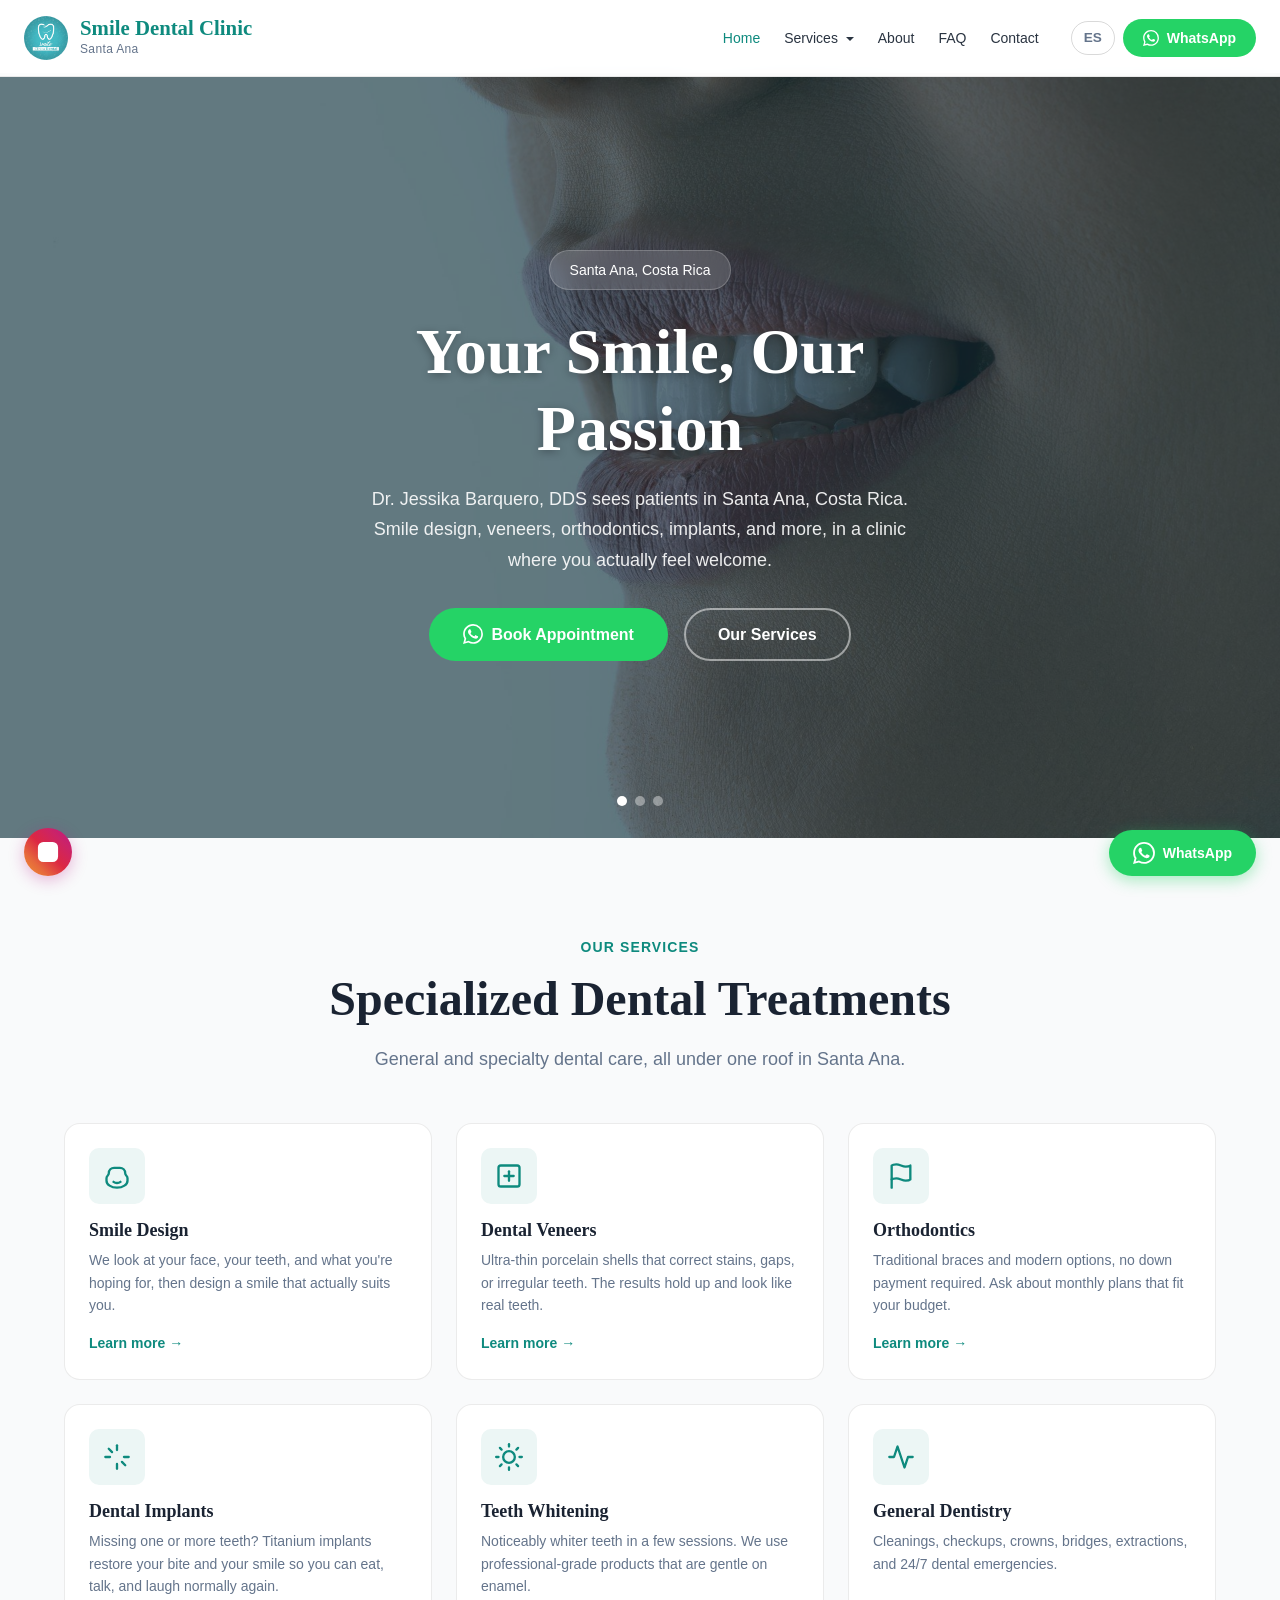
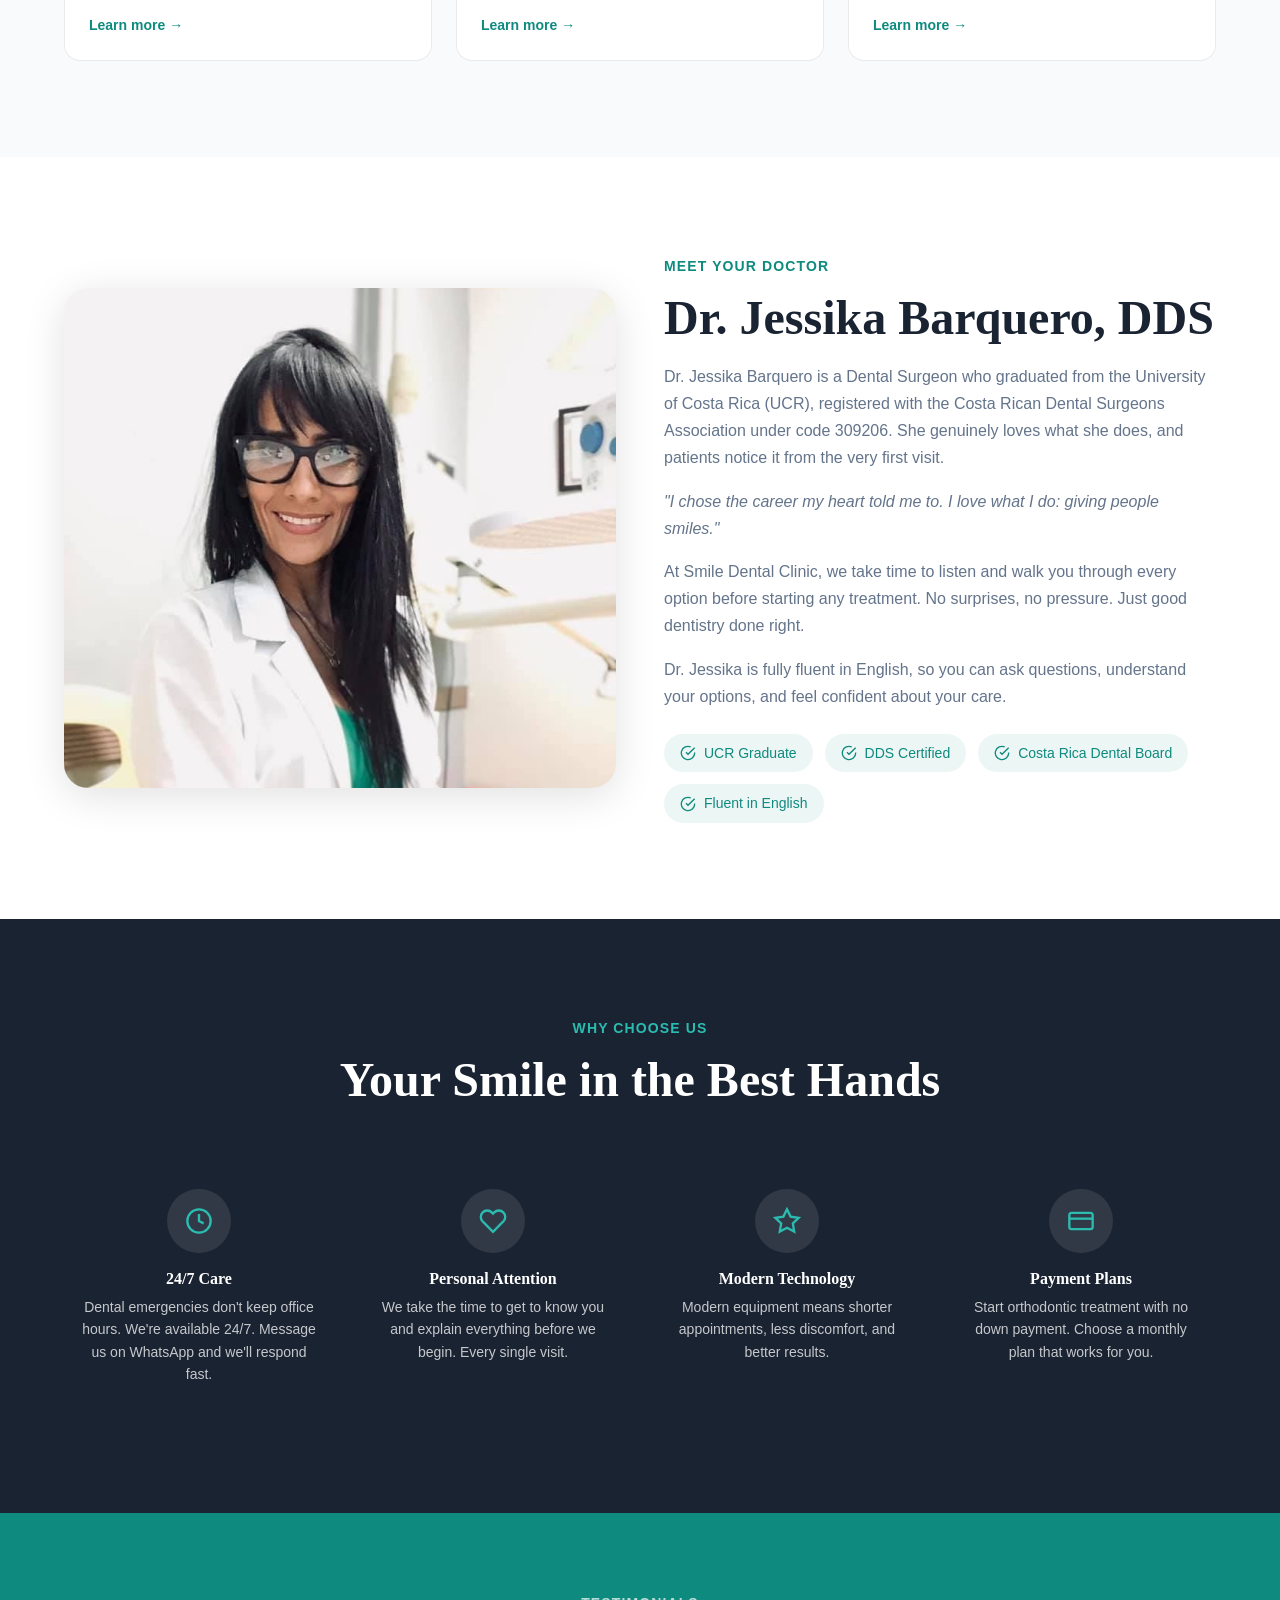
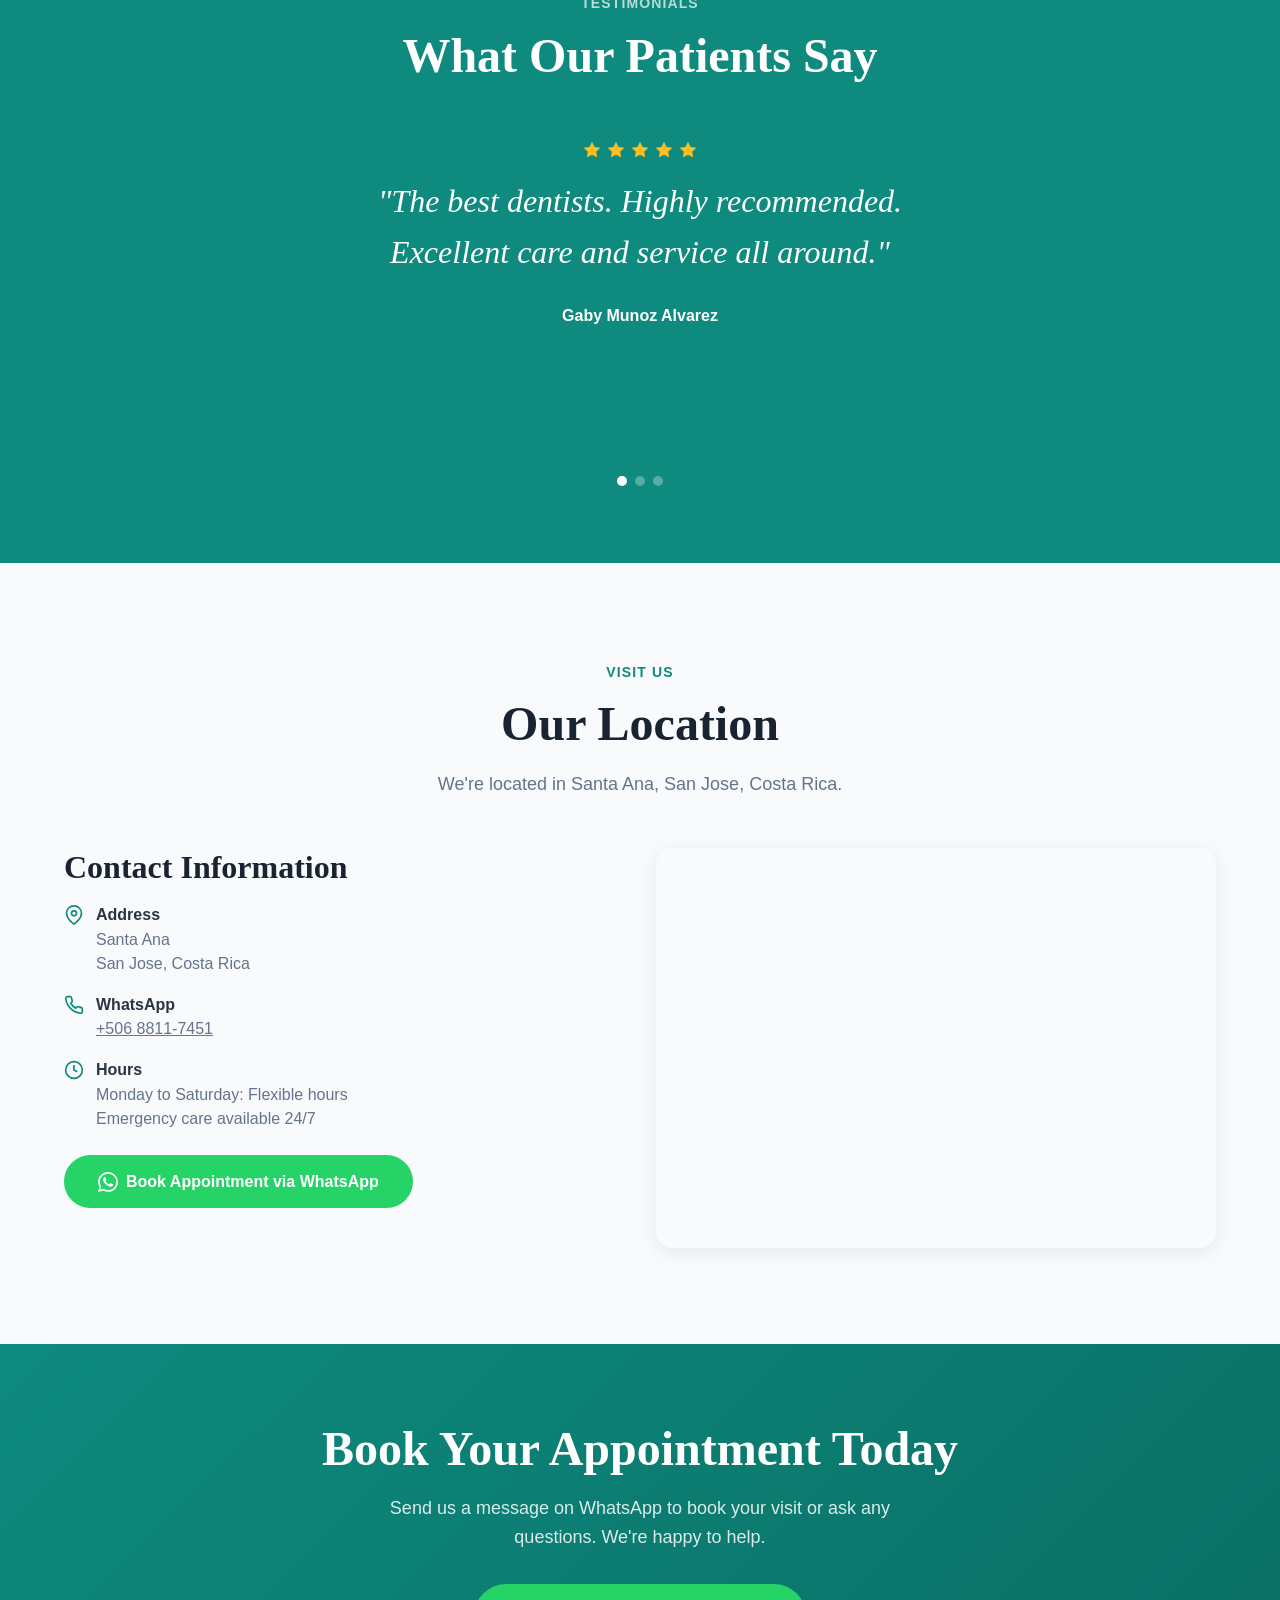
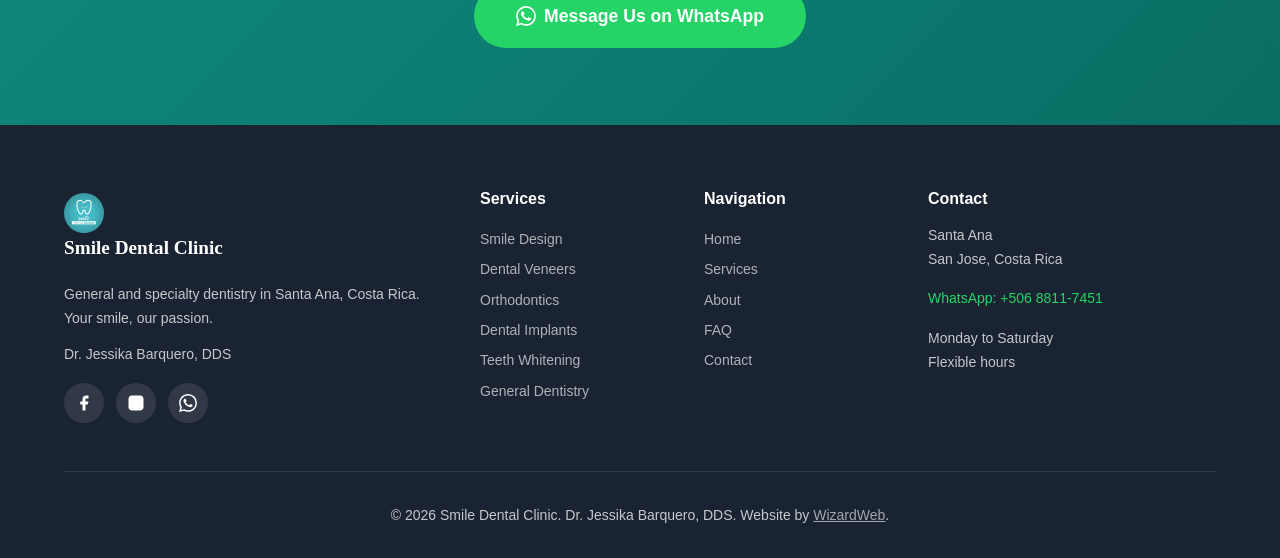
==== commit 15933bfa: "English copy polish: remove em dashes, kill AI-speak, warm selling tone + fix language redirect (loc" ====
--- a/index.html
+++ b/index.html
@@ -23,6 +23,19 @@
   <meta name="twitter:image" content="https://drajessika.com/assets/images/hero-new-1.jpg">
 
   <link rel="canonical" href="https://drajessika.com/">
+  <link rel="alternate" hreflang="es" href="https://drajessika.com/">
+  <link rel="alternate" hreflang="en" href="https://drajessika.com/en/index.html">
+  <link rel="alternate" hreflang="x-default" href="https://drajessika.com/">
+  <script>
+    // Redirect non-Spanish browsers to /en/ (respects manual language choice)
+    (function() {
+      if (localStorage.getItem('smile_lang') === 'es') return;
+      var lang = (navigator.language || navigator.userLanguage || '').toLowerCase();
+      if (lang.indexOf('es') !== 0) {
+        window.location.replace('en/index.html');
+      }
+    })();
+  </script>
   <link rel="preconnect" href="https://api.fontshare.com" crossorigin>
   <link href="https://api.fontshare.com/v2/css?f[]=zodiak@400,500,700&f[]=satoshi@300,400,500,600,700&display=swap" rel="stylesheet" media="print" onload="this.media='all'">
   <noscript><link href="https://api.fontshare.com/v2/css?f[]=zodiak@400,500,700&f[]=satoshi@300,400,500,600,700&display=swap" rel="stylesheet"></noscript>
@@ -103,6 +116,7 @@
         <li><a href="contacto.html">Contacto</a></li>
       </ul>
       <div class="nav-buttons">
+        <a href="en/index.html" class="nav-lang" style="font-size: 0.85rem; font-weight: 600; color: var(--color-text-muted); text-decoration: none; padding: 0.35rem 0.75rem; border: 1px solid rgba(0,0,0,0.15); border-radius: 999px;" onclick="localStorage.setItem('smile_lang','en')">EN</a>
         <a href="https://wa.me/50688117451?text=Hola%2C%20me%20gustar%C3%ADa%20agendar%20una%20cita" target="_blank" class="nav-cta nav-cta-whatsapp" aria-label="Contactar por WhatsApp">
           <svg viewBox="0 0 24 24"><path d="M17.472 14.382c-.297-.149-1.758-.867-2.03-.967-.273-.099-.471-.148-.67.15-.197.297-.767.966-.94 1.164-.173.199-.347.223-.644.075-.297-.15-1.255-.463-2.39-1.475-.883-.788-1.48-1.761-1.653-2.059-.173-.297-.018-.458.13-.606.134-.133.298-.347.446-.52.149-.174.198-.298.298-.497.099-.198.05-.371-.025-.52-.075-.149-.669-1.612-.916-2.207-.242-.579-.487-.5-.669-.51-.173-.008-.371-.01-.57-.01-.198 0-.52.074-.792.372-.272.297-1.04 1.016-1.04 2.479 0 1.462 1.065 2.875 1.213 3.074.149.198 2.096 3.2 5.077 4.487.709.306 1.262.489 1.694.625.712.227 1.36.195 1.871.118.571-.085 1.758-.719 2.006-1.413.248-.694.248-1.289.173-1.413-.074-.124-.272-.198-.57-.347m-5.421 7.403h-.004a9.87 9.87 0 01-5.031-1.378l-.361-.214-3.741.982.998-3.648-.235-.374a9.86 9.86 0 01-1.51-5.26c.001-5.45 4.436-9.884 9.888-9.884 2.64 0 5.122 1.03 6.988 2.898a9.825 9.825 0 012.893 6.994c-.003 5.45-4.437 9.884-9.885 9.884m8.413-18.297A11.815 11.815 0 0012.05 0C5.495 0 .16 5.335.157 11.892c0 2.096.547 4.142 1.588 5.945L.057 24l6.305-1.654a11.882 11.882 0 005.683 1.448h.005c6.554 0 11.89-5.335 11.893-11.893a11.821 11.821 0 00-3.48-8.413z"/></svg>
           WhatsApp
